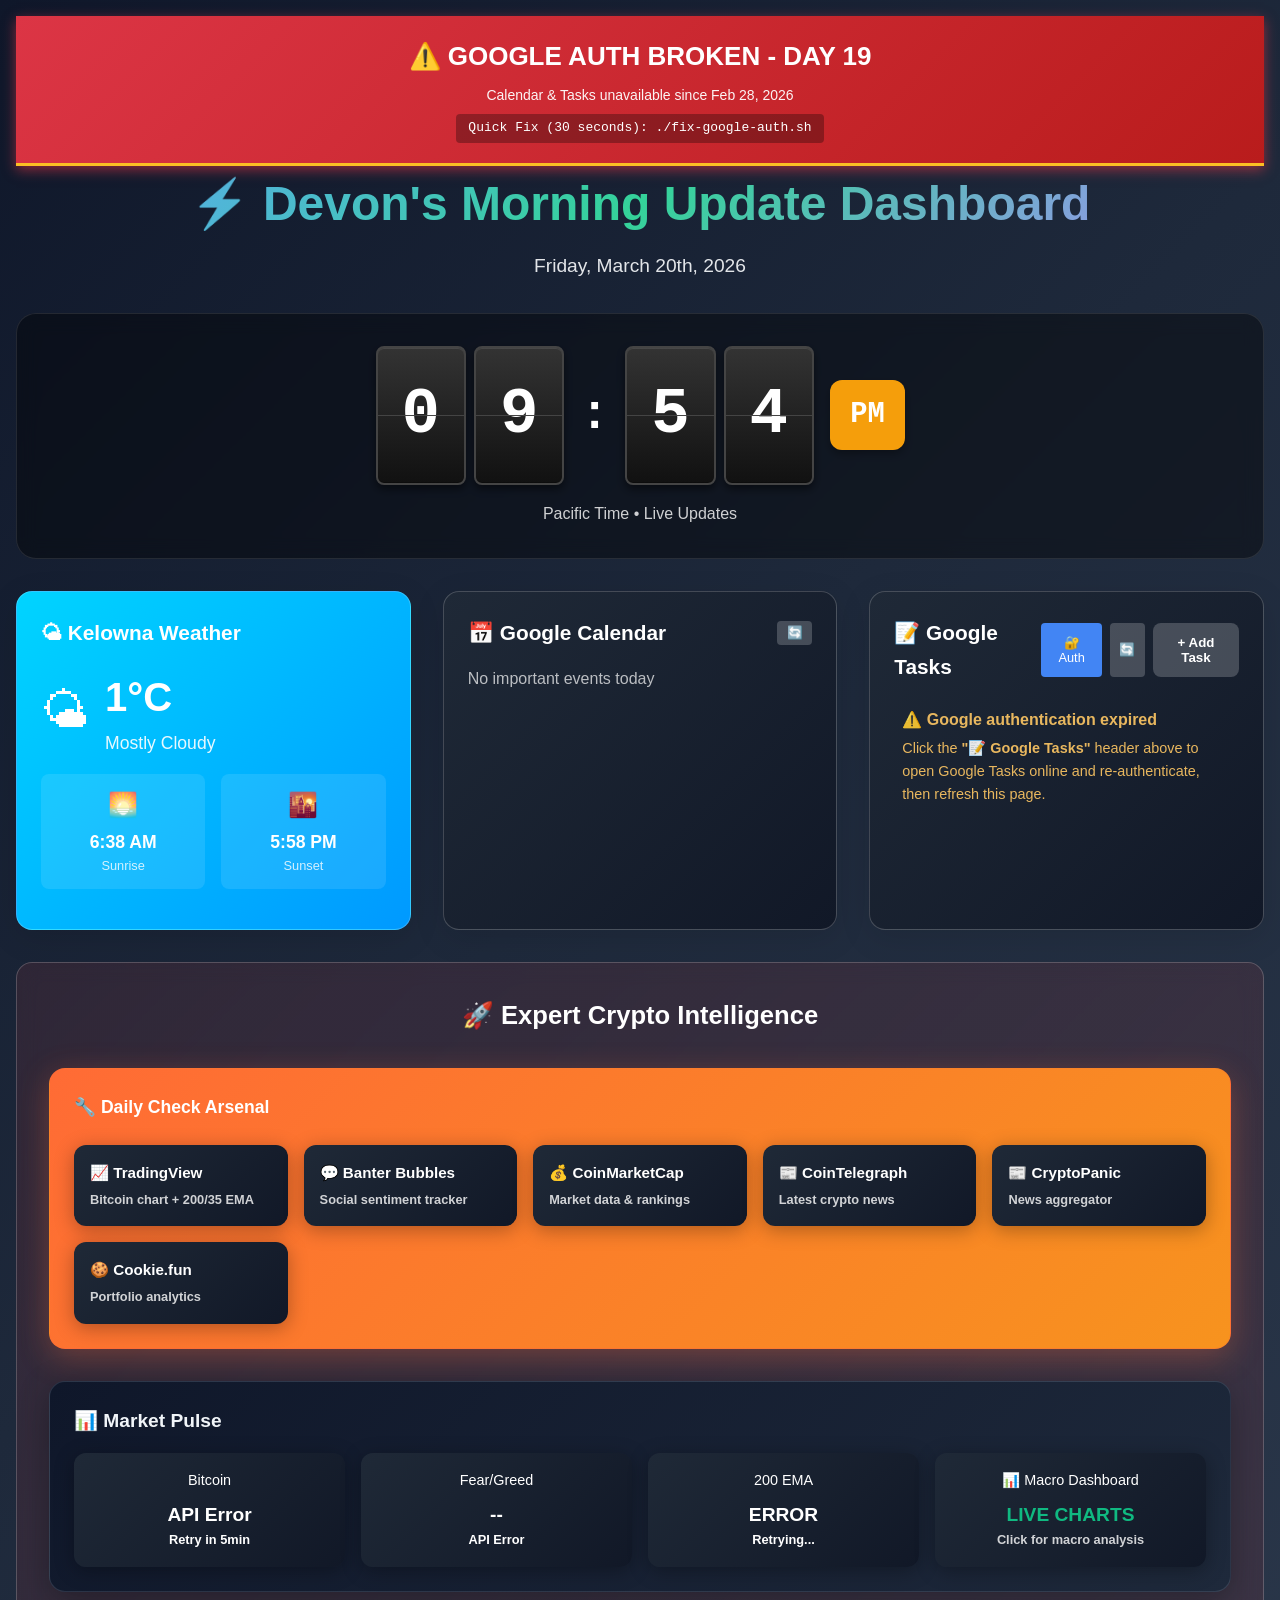
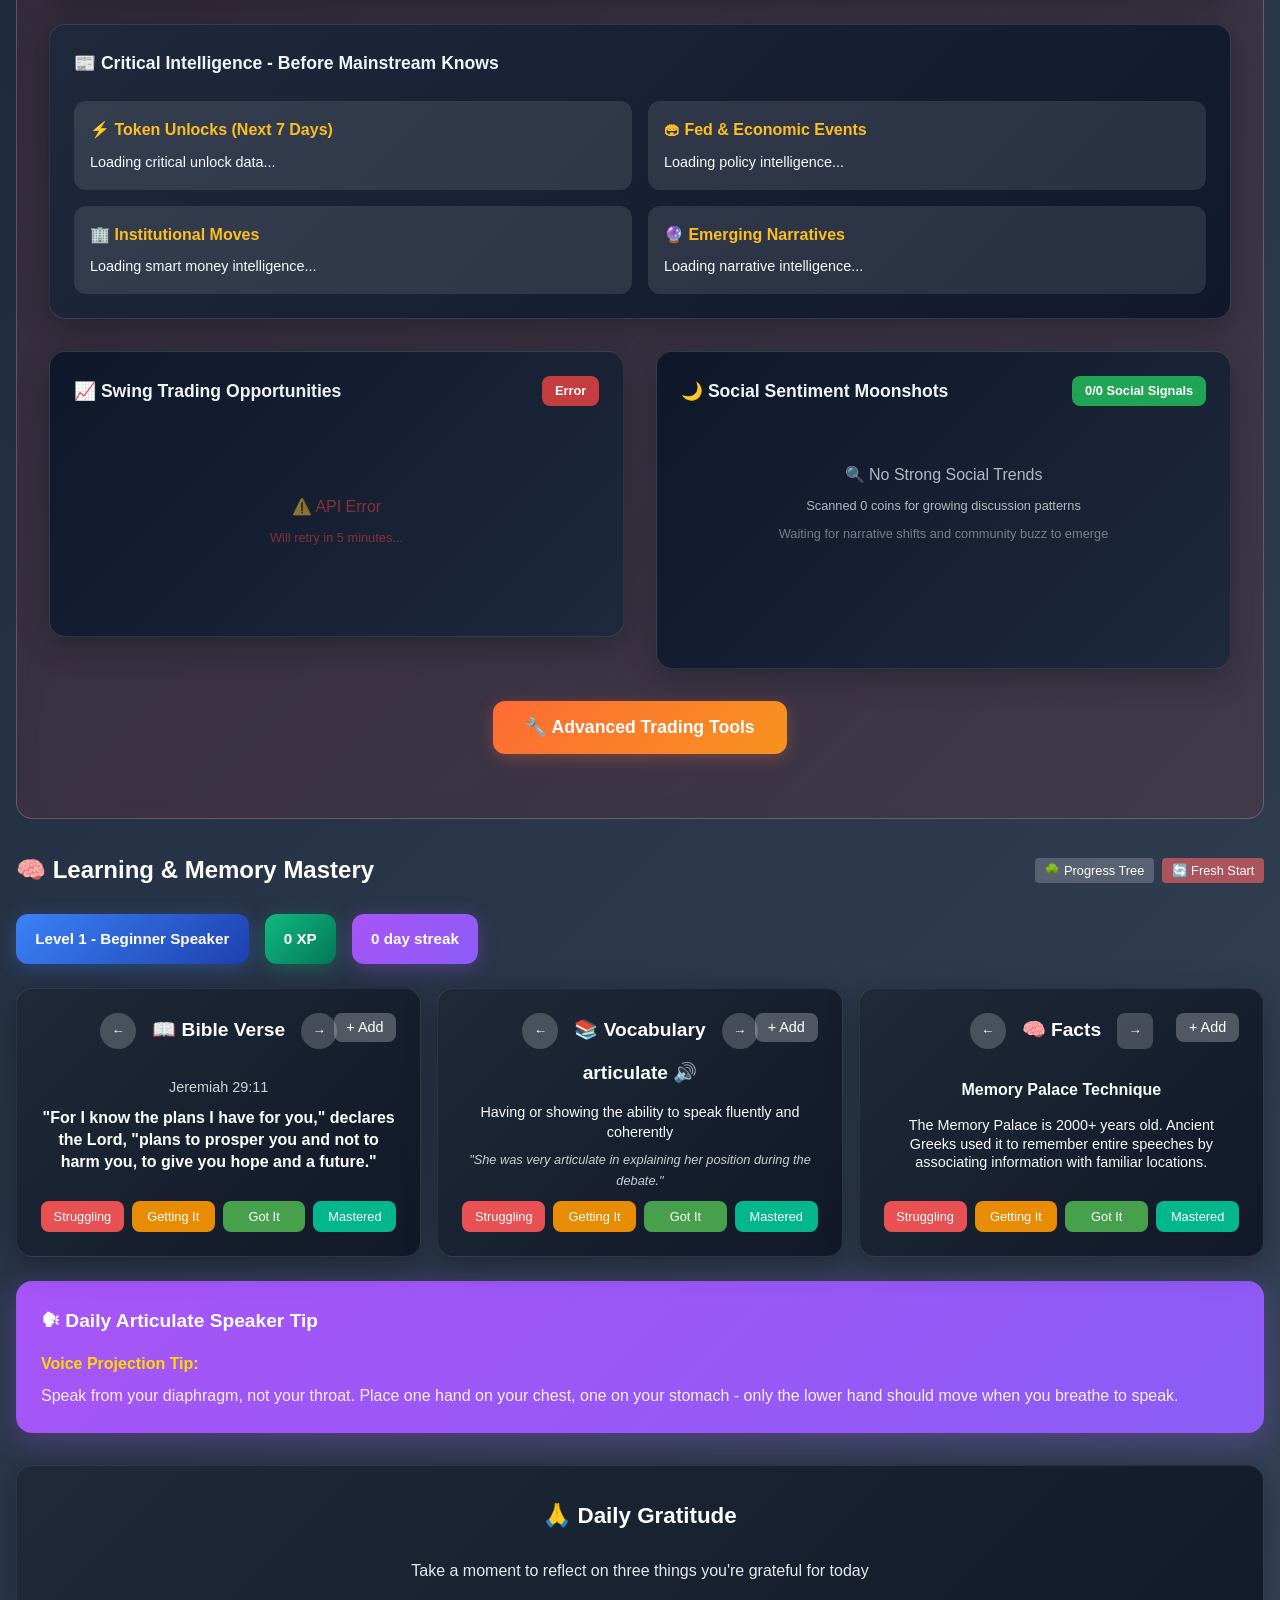
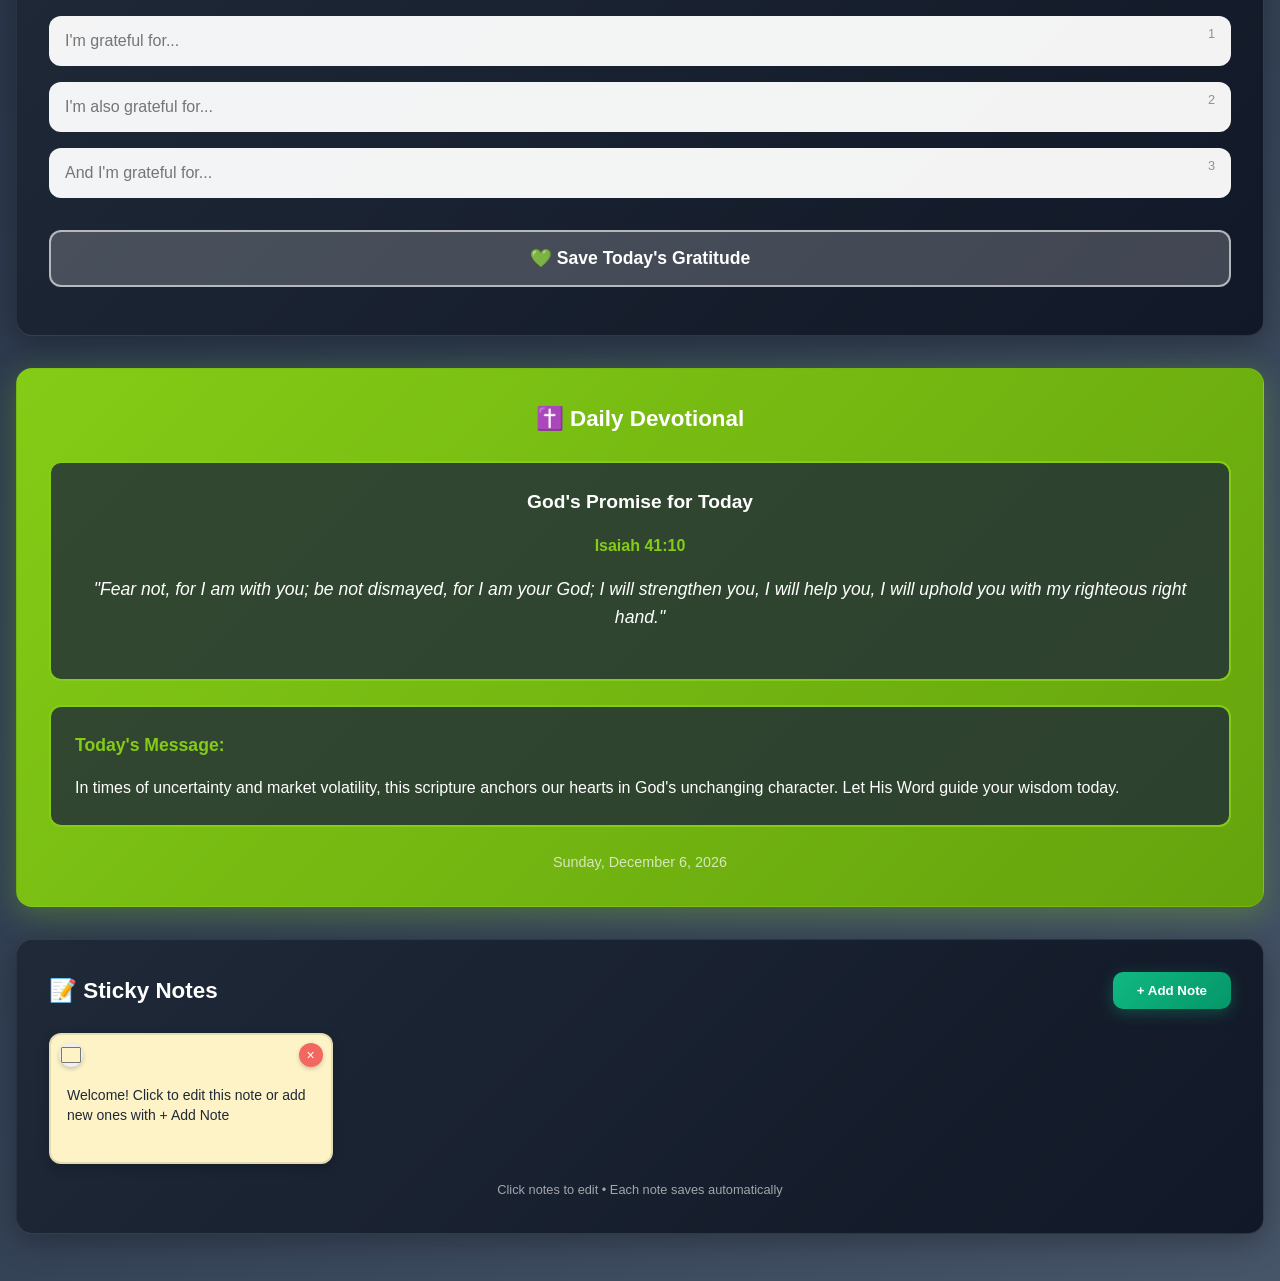
==== index.html @ 1e6d88e3 "Update dashboard date to Friday, March 20th, 2026" ====
<!DOCTYPE html>
<html lang="en">
<head>
    <meta charset="UTF-8">
    <meta name="viewport" content="width=device-width, initial-scale=1.0">
    <title>&#9889; Devon's Morning Update Dashboard</title>
    
    <!-- Force fresh data - no caching -->
    <meta http-equiv="Cache-Control" content="no-cache, no-store, must-revalidate, max-age=0">
    <meta http-equiv="Pragma" content="no-cache">
    <meta http-equiv="Expires" content="0">
    
    <!-- Favicon -->
    <link rel="icon" href="data:image/svg+xml,<svg xmlns=%22http://www.w3.org/2000/svg%22 viewBox=%220 0 100 100%22><text y=%22.9em%22 font-size=%2290%22>&#127984;</text></svg>">
    
    <style>
        * {
            margin: 0;
            padding: 0;
            box-sizing: border-box;
        }

        body {
            font-family: -apple-system, BlinkMacSystemFont, 'Segoe UI', Roboto, 'Helvetica Neue', Arial, sans-serif;
            background: linear-gradient(135deg, #0f172a 0%, #1e293b 25%, #334155 75%, #475569 100%);
            color: #f8fafc;
            line-height: 1.6;
            min-height: 100vh;
            padding: 1rem;
        }

        .header {
            text-align: center;
            margin-bottom: 2rem;
        }

        .header h1 {
            font-size: clamp(2rem, 5vw, 3rem);
            background: linear-gradient(135deg, #60a5fa, #34d399, #a78bfa);
            -webkit-background-clip: text;
            -webkit-text-fill-color: transparent;
            background-clip: text;
            margin-bottom: 0.5rem;
            font-weight: 700;
        }

        .status-indicator {
            display: inline-block;
            background: rgba(34, 197, 94, 0.9);
            color: white;
            padding: 0.5rem 1rem;
            border-radius: 20px;
            font-size: 0.8rem;
            font-weight: 600;
            margin-bottom: 1rem;
            animation: pulse 2s infinite;
        }

        @keyframes pulse {
            0%, 100% { opacity: 1; }
            50% { opacity: 0.7; }
        }

        .date-display {
            font-size: 1.2rem;
            opacity: 0.9;
            margin-bottom: 1rem;
        }

        /* RETRO FLIP CLOCK STYLES */
        .flip-clock-container {
            text-align: center;
            margin: 2rem 0;
            padding: 2rem;
            background: rgba(0, 0, 0, 0.4);
            border-radius: 20px;
            backdrop-filter: blur(10px);
            border: 1px solid rgba(255, 255, 255, 0.1);
        }

        .flip-clock {
            display: flex;
            align-items: center;
            justify-content: center;
            gap: 0.5rem;
            font-family: 'Courier New', monospace;
        }

        .flip-digit {
            background: linear-gradient(to bottom, #333 0%, #222 50%, #111 100%);
            color: white;
            font-size: 4rem;
            font-weight: bold;
            padding: 1rem 1.5rem;
            border-radius: 8px;
            box-shadow: 
                0 4px 8px rgba(0, 0, 0, 0.5),
                inset 0 1px 0 rgba(255, 255, 255, 0.1),
                inset 0 -1px 0 rgba(0, 0, 0, 0.3);
            position: relative;
            min-width: 5rem;
            text-align: center;
            transition: all 0.6s ease;
            border: 2px solid #444;
        }

        .flip-digit::before {
            content: '';
            position: absolute;
            top: 50%;
            left: 0;
            right: 0;
            height: 1px;
            background: #444;
            z-index: 2;
        }

        .flip-separator {
            color: white;
            font-size: 3rem;
            font-weight: bold;
            animation: blink 2s infinite;
            margin: 0 0.5rem;
        }

        @keyframes blink {
            0%, 50% { opacity: 1; }
            51%, 100% { opacity: 0.3; }
        }

        .flip-ampm {
            background: #f59e0b;
            color: white;
            font-size: 1.8rem;
            font-weight: bold;
            padding: 0.75rem 1.25rem;
            border-radius: 12px;
            margin-left: 0.5rem;
            box-shadow: 0 4px 8px rgba(0, 0, 0, 0.3);
        }

        /* GRID LAYOUT */
        .dashboard-grid {
            display: grid;
            grid-template-columns: repeat(auto-fit, minmax(350px, 1fr));
            gap: 2rem;
            margin-bottom: 2rem;
        }

        .card {
            background: rgba(255, 255, 255, 0.1);
            backdrop-filter: blur(10px);
            border-radius: 16px;
            padding: 1.5rem;
            border: 1px solid rgba(255, 255, 255, 0.2);
            box-shadow: 0 8px 32px rgba(0, 0, 0, 0.1);
        }

        .card h2 {
            font-size: 1.3rem;
            margin-bottom: 1rem;
            color: white;
            display: flex;
            align-items: center;
            justify-content: space-between;
        }

        .clickable-header {
            cursor: pointer;
            text-decoration: none;
            color: inherit;
            transition: all 0.2s ease;
        }

        .clickable-header:hover {
            color: #60a5fa;
            text-decoration: none;
        }

        /* WEATHER STYLES - NEON BLUE */
        .weather-card {
            background: linear-gradient(135deg, #00d4ff 0%, #0099ff 100%) !important;
            color: white;
        }

        .weather-main {
            display: flex;
            align-items: center;
            gap: 1rem;
            margin-bottom: 1rem;
        }

        .weather-emoji {
            font-size: 3rem;
        }

        .weather-temp {
            font-size: 2.5rem;
            font-weight: 700;
        }

        .weather-condition {
            font-size: 1.1rem;
            opacity: 0.9;
        }

        .sun-info {
            display: grid;
            grid-template-columns: 1fr 1fr;
            gap: 1rem;
            margin: 1rem 0;
        }

        .sun-item {
            text-align: center;
            padding: 0.75rem;
            background: rgba(255, 255, 255, 0.1);
            border-radius: 8px;
        }

        .sun-icon {
            font-size: 1.5rem;
            margin-bottom: 0.25rem;
        }

        .sun-time {
            font-weight: 600;
            font-size: 1.1rem;
        }

        .sun-label {
            font-size: 0.8rem;
            opacity: 0.8;
        }

        /* CALENDAR STYLES - BLACK GRADIENT */
        .calendar-card {
            background: linear-gradient(135deg, #1f2937 0%, #111827 100%);
            color: white;
        }

        /* TASKS STYLES - BLACK GRADIENT */
        .tasks-card {
            background: linear-gradient(135deg, #1f2937 0%, #111827 100%);
            color: white;
        }

        /* TASK AND EVENT STYLES */
        .task-item, .event-item {
            background: rgba(255, 255, 255, 0.1);
            padding: 1rem;
            border-radius: 8px;
            margin-bottom: 0.75rem;
            border-left: 4px solid rgba(255, 255, 255, 0.5);
            display: flex;
            align-items: center;
            justify-content: space-between;
            transition: all 0.2s ease;
        }

        .task-item:hover, .event-item:hover {
            background: rgba(255, 255, 255, 0.15);
        }

        .task-content, .event-content {
            flex: 1;
        }

        .task-actions, .event-actions {
            display: flex;
            gap: 0.5rem;
        }

        .add-task-btn {
            background: rgba(255, 255, 255, 0.2);
            color: white;
            border: none;
            padding: 0.75rem 1rem;
            border-radius: 8px;
            cursor: pointer;
            font-weight: 600;
            transition: all 0.2s ease;
        }

        .add-task-btn:hover {
            background: rgba(255, 255, 255, 0.3);
            transform: translateY(-1px);
        }

        /* CRYPTO STYLES */
        .crypto-section {
            grid-column: 1 / -1;
            background: linear-gradient(135deg, rgba(239, 68, 68, 0.1), rgba(220, 38, 38, 0.1));
            backdrop-filter: blur(10px);
            border-radius: 16px;
            padding: 2rem;
            border: 1px solid rgba(255, 255, 255, 0.2);
            margin: 2rem 0;
        }

        .crypto-grid {
            display: grid;
            grid-template-columns: repeat(auto-fit, minmax(300px, 1fr));
            gap: 1.5rem;
            margin: 1.5rem 0;
        }

        .crypto-item {
            background: rgba(255, 255, 255, 0.1);
            backdrop-filter: blur(10px);
            border-radius: 12px;
            padding: 1rem;
            border: 1px solid rgba(255, 255, 255, 0.2);
            text-decoration: none;
            color: white;
            transition: all 0.3s ease;
            display: block;
            cursor: pointer;
        }

        .crypto-item:hover {
            transform: translateY(-2px);
            box-shadow: 0 8px 25px rgba(0, 0, 0, 0.2);
            border-color: rgba(255, 255, 255, 0.3);
        }

        .swing-item {
            border-left: 4px solid #3b82f6;
        }

        .moonshot-item {
            border-left: 4px solid #f59e0b;
        }

        .macro-item {
            border-left: 4px solid #10b981;
        }

        .arsenal-grid {
            display: grid;
            grid-template-columns: repeat(auto-fit, minmax(200px, 1fr));
            gap: 1rem;
            margin-top: 1rem;
        }

        .arsenal-link {
            background: rgba(255, 255, 255, 0.1);
            backdrop-filter: blur(10px);
            border-radius: 8px;
            padding: 1rem;
            text-decoration: none;
            color: white;
            transition: all 0.3s ease;
            border: 1px solid rgba(255, 255, 255, 0.2);
        }

        .arsenal-link:hover {
            transform: translateY(-2px);
            box-shadow: 0 4px 12px rgba(0, 0, 0, 0.2);
        }

        /* RESPONSIVE */
        @media (max-width: 768px) {
            .crypto-grid {
                grid-template-columns: 1fr;
            }
            .flip-digit {
                font-size: 2.5rem;
                padding: 0.75rem 1rem;
            }
            .dashboard-grid {
                grid-template-columns: 1fr;
            }
        }
    </style>
</head>
<body>
    <div style="background: linear-gradient(135deg, #dc3545, #b91c1c); color: white; text-align: center; padding: 20px; font-size: 22px; font-weight: bold; position: sticky; top: 0; z-index: 9999; box-shadow: 0 4px 12px rgba(220,53,69,0.6); border-bottom: 3px solid #fbbf24;">
        <div style="font-size: 26px; margin-bottom: 6px;">⚠️ GOOGLE AUTH BROKEN - DAY 19</div>
        <div style="font-size: 14px; font-weight: normal; opacity: 0.95;">Calendar &amp; Tasks unavailable since Feb 28, 2026</div>
        <div style="font-size: 13px; font-weight: normal; margin-top: 6px; background: rgba(0,0,0,0.3); display: inline-block; padding: 4px 12px; border-radius: 4px; font-family: monospace;">Quick Fix (30 seconds): ./fix-google-auth.sh</div>
    </div>
    <div class="container" style="max-width: 1400px; margin: 0 auto;">
        <div class="header">
            <h1>&#9889; Devon's Morning Update Dashboard</h1>
            <div class="date-display" id="current-date">Loading...</div>
        </div>

        <!-- RETRO FLIP CLOCK -->
        <div class="flip-clock-container">
            <div class="flip-clock">
                <div class="flip-digit" id="hour1">0</div>
                <div class="flip-digit" id="hour2">0</div>
                <div class="flip-separator">:</div>
                <div class="flip-digit" id="min1">0</div>
                <div class="flip-digit" id="min2">0</div>
                <div class="flip-ampm" id="ampm">AM</div>
            </div>
            <div style="margin-top: 1rem; color: rgba(255, 255, 255, 0.8);">Pacific Time &#8226; Live Updates</div>
        </div>

        <div class="dashboard-grid">
            <!-- WEATHER -->
            <div class="card weather-card" style="background: linear-gradient(135deg, #00d4ff 0%, #0099ff 100%) !important;">
                <h2>&#127780; Kelowna Weather</h2>
                <div class="weather-main">
                    <div class="weather-emoji">&#127780;</div>
                    <div>
                        <div class="weather-temp" id="weather-temp">1&deg;C</div>
                        <div class="weather-condition">Mostly Cloudy</div>
                    </div>
                </div>
                <div class="sun-info">
                    <div class="sun-item">
                        <div class="sun-icon">&#127749;</div>
                        <div class="sun-time" id="sunrise-time">6:38 AM</div>
                        <div class="sun-label">Sunrise</div>
                    </div>
                    <div class="sun-item">
                        <div class="sun-icon">&#127751;</div>
                        <div class="sun-time" id="sunset-time">5:58 PM</div>
                        <div class="sun-label">Sunset</div>
                    </div>
                </div>
            </div>

            <!-- CALENDAR -->
            <div class="card calendar-card">
                <h2 style="display: flex; justify-content: space-between; align-items: center;">
                    <a href="https://calendar.google.com/calendar/u/0/r/today" target="_blank" class="clickable-header" style="color: white; text-decoration: none;">
                        &#128197; Google Calendar
                    </a>
                    <button onclick="loadCalendarEvents()" style="background: rgba(255,255,255,0.2); border: none; color: white; padding: 0.3rem 0.6rem; border-radius: 4px; cursor: pointer; font-size: 0.8rem;">&#128260;</button>
                </h2>
                <div id="calendar-events">
                    <div style="color: #fca5a5; font-weight: 600; padding: 1rem; background: rgba(220,53,69,0.2); border-radius: 8px; border: 1px solid rgba(220,53,69,0.4);">
                        <div style="font-size: 1.1rem; margin-bottom: 0.5rem;">⚠️ CRITICAL: Google Auth Broken - Day 19</div>
                        <div style="font-size: 0.85rem; font-weight: normal; color: rgba(255,200,150,0.9);">Calendar unavailable since Feb 28. Run <code style="background: rgba(0,0,0,0.3); padding: 2px 6px; border-radius: 3px;">./fix-google-auth.sh</code> to fix (30 seconds).</div>
                    </div>
                </div>
            </div>

            <!-- TASKS -->
            <div class="card tasks-card">
                <h2 style="display: flex; justify-content: space-between; align-items: center;">
                    <a href="https://tasks.google.com/embed/?origin=https://calendar.google.com&fullWidth=1" target="_blank" class="clickable-header" style="color: white; text-decoration: none;">
                        &#128221; Google Tasks
                    </a>
                    <div style="display: flex; gap: 0.5rem;">
                        <button onclick="window.open('oauth-redirect.html', '_blank')" style="background: #4285f4; border: none; color: white; padding: 0.3rem 0.8rem; border-radius: 4px; cursor: pointer; font-size: 0.8rem;" title="Re-authenticate Google Access">🔐 Auth</button>
                        <button onclick="loadTasks()" style="background: rgba(255,255,255,0.2); border: none; color: white; padding: 0.3rem 0.6rem; border-radius: 4px; cursor: pointer; font-size: 0.8rem;">&#128260;</button>
                        <button class="add-task-btn" onclick="showAddTaskModal()">+ Add Task</button>
                    </div>
                </h2>
                <div id="task-list">
                    <div style="color: #fca5a5; font-weight: 600; padding: 1rem; background: rgba(220,53,69,0.2); border-radius: 8px; border: 1px solid rgba(220,53,69,0.4);">
                        <div style="font-size: 1.1rem; margin-bottom: 0.5rem;">⚠️ CRITICAL: Google Auth Broken - Day 17</div>
                        <div style="font-size: 0.85rem; font-weight: normal; color: rgba(255,200,150,0.9);">Tasks unavailable since Feb 28. Run <code style="background: rgba(0,0,0,0.3); padding: 2px 6px; border-radius: 3px;">python3 get-token.py</code> to fix.</div>
                    </div>
                </div>
            </div>
        </div>

        <!-- CRYPTO INTELLIGENCE SECTION -->
        <div class="crypto-section">
            <h2 style="color: white; margin-bottom: 2rem; text-align: center; font-size: 1.6rem; font-weight: 600;">&#128640; Expert Crypto Intelligence</h2>
            
            <!-- Daily Check Arsenal -->
            <div style="background: linear-gradient(135deg, #ff6b35 0%, #f7931e 100%); padding: 1.5rem; border-radius: 16px; margin-bottom: 2rem; box-shadow: 0 8px 32px rgba(255, 107, 53, 0.3); border: 1px solid rgba(255, 107, 53, 0.3);">
                <h3 style="color: white; margin: 0 0 1.5rem 0; font-size: 1.1rem; font-weight: 600;">&#128295; Daily Check Arsenal</h3>
                
                <div style="display: grid; grid-template-columns: repeat(auto-fit, minmax(180px, 1fr)); gap: 1rem;">
                    <a href="https://www.tradingview.com/chart/?symbol=BTCUSDT" target="_blank" style="background: linear-gradient(135deg, #1f2937 0%, #111827 100%); padding: 1rem; border-radius: 12px; text-decoration: none; color: white; font-weight: 600; transition: all 0.3s ease; display: block; box-shadow: 0 4px 20px rgba(0, 0, 0, 0.3);">
                        <div style="font-weight: 600; font-size: 0.95rem; margin-bottom: 0.3rem; color: white;">&#128200; TradingView</div>
                        <div style="font-size: 0.8rem; color: rgba(255,255,255,0.8);">Bitcoin chart + 200/35 EMA</div>
                    </a>
                    
                    <a href="https://banterbubbles.com" target="_blank" style="background: linear-gradient(135deg, #1f2937 0%, #111827 100%); padding: 1rem; border-radius: 12px; text-decoration: none; color: white; font-weight: 600; transition: all 0.3s ease; display: block; box-shadow: 0 4px 20px rgba(0, 0, 0, 0.3);">
                        <div style="font-weight: 600; font-size: 0.95rem; margin-bottom: 0.3rem; color: white;">&#128172; Banter Bubbles</div>
                        <div style="font-size: 0.8rem; color: rgba(255,255,255,0.8);">Social sentiment tracker</div>
                    </a>
                    
                    <a href="https://coinmarketcap.com" target="_blank" style="background: linear-gradient(135deg, #1f2937 0%, #111827 100%); padding: 1rem; border-radius: 12px; text-decoration: none; color: white; font-weight: 600; transition: all 0.3s ease; display: block; box-shadow: 0 4px 20px rgba(0, 0, 0, 0.3);">
                        <div style="font-weight: 600; font-size: 0.95rem; margin-bottom: 0.3rem; color: white;">&#128176; CoinMarketCap</div>
                        <div style="font-size: 0.8rem; color: rgba(255,255,255,0.8);">Market data & rankings</div>
                    </a>
                    
                    <a href="https://cointelegraph.com/category/latest-news" target="_blank" style="background: linear-gradient(135deg, #1f2937 0%, #111827 100%); padding: 1rem; border-radius: 12px; text-decoration: none; color: white; font-weight: 600; transition: all 0.3s ease; display: block; box-shadow: 0 4px 20px rgba(0, 0, 0, 0.3);">
                        <div style="font-weight: 600; font-size: 0.95rem; margin-bottom: 0.3rem; color: white;">&#128240; CoinTelegraph</div>
                        <div style="font-size: 0.8rem; color: rgba(255,255,255,0.8);">Latest crypto news</div>
                    </a>
                    
                    <a href="https://cryptopanic.com" target="_blank" style="background: linear-gradient(135deg, #1f2937 0%, #111827 100%); padding: 1rem; border-radius: 12px; text-decoration: none; color: white; font-weight: 600; transition: all 0.3s ease; display: block; box-shadow: 0 4px 20px rgba(0, 0, 0, 0.3);">
                        <div style="font-weight: 600; font-size: 0.95rem; margin-bottom: 0.3rem; color: white;">&#128240; CryptoPanic</div>
                        <div style="font-size: 0.8rem; color: rgba(255,255,255,0.8);">News aggregator</div>
                    </a>
                    
                    <a href="https://www.cookie.fun" target="_blank" style="background: linear-gradient(135deg, #1f2937 0%, #111827 100%); padding: 1rem; border-radius: 12px; text-decoration: none; color: white; font-weight: 600; transition: all 0.3s ease; display: block; box-shadow: 0 4px 20px rgba(0, 0, 0, 0.3);">
                        <div style="font-weight: 600; font-size: 0.95rem; margin-bottom: 0.3rem; color: white;">&#127850; Cookie.fun</div>
                        <div style="font-size: 0.8rem; color: rgba(255,255,255,0.8);">Portfolio analytics</div>
                    </a>
                </div>
            </div>

            <!-- Market Overview -->
            <div style="background: linear-gradient(135deg, #0f172a 0%, #1e293b 100%); padding: 1.5rem; border-radius: 16px; margin-bottom: 2rem; box-shadow: 0 8px 32px rgba(0, 0, 0, 0.3); border: 1px solid rgba(148, 163, 184, 0.2);">
                <h3 style="color: #f1f5f9; margin: 0 0 1rem 0; font-size: 1.2rem; font-weight: 600;">&#128202; Market Pulse</h3>
                <div style="display: grid; grid-template-columns: 1fr 1fr 1fr 1fr; gap: 1rem;">
                    <div id="btc-market-data" style="background: linear-gradient(135deg, #1f2937 0%, #111827 100%); padding: 1rem; border-radius: 12px; text-align: center; box-shadow: 0 4px 20px rgba(0, 0, 0, 0.3); color: white; font-weight: 600;">
                        <div style="font-size: 0.9rem; color: white; margin-bottom: 0.5rem; font-weight: 500;">Bitcoin</div>
                        <div id="btc-price-live" style="font-size: 1.2rem; font-weight: 600; color: white;">Loading...</div>
                        <div id="btc-change-live" style="font-size: 0.8rem; color: white;">Loading...</div>
                    </div>
                    <div id="fear-greed-data" style="background: linear-gradient(135deg, #1f2937 0%, #111827 100%); padding: 1rem; border-radius: 12px; text-align: center; box-shadow: 0 4px 20px rgba(0, 0, 0, 0.3); color: white; font-weight: 600;">
                        <div style="font-size: 0.9rem; color: white; margin-bottom: 0.5rem; font-weight: 500;">Fear/Greed</div>
                        <div id="fear-greed-value" style="font-size: 1.2rem; font-weight: 600; color: white;">Loading...</div>
                        <div id="fear-greed-text" style="font-size: 0.8rem; color: white;">Loading...</div>
                    </div>
                    <div id="ema-status" style="background: linear-gradient(135deg, #1f2937 0%, #111827 100%); padding: 1rem; border-radius: 12px; text-align: center; cursor: pointer; box-shadow: 0 4px 20px rgba(0, 0, 0, 0.3); color: white; font-weight: 600;">
                        <div style="font-size: 0.9rem; color: white; margin-bottom: 0.5rem; font-weight: 500;">200 EMA</div>
                        <div id="ema-bias" style="font-size: 1.2rem; font-weight: 600; color: white;">Loading...</div>
                        <div id="ema-signal" style="font-size: 0.8rem; color: white;">Loading...</div>
                    </div>
                    <div onclick="showMacroCharts()" style="background: linear-gradient(135deg, #1f2937 0%, #111827 100%); padding: 1rem; border-radius: 12px; text-align: center; cursor: pointer; box-shadow: 0 4px 20px rgba(0, 0, 0, 0.3); color: white; font-weight: 600; transition: all 0.3s ease;" onmouseover="this.style.transform='scale(1.02)'" onmouseout="this.style.transform='scale(1)'">
                        <div style="font-size: 0.9rem; color: white; margin-bottom: 0.5rem; font-weight: 500;">📊 Macro Dashboard</div>
                        <div style="font-size: 1.2rem; font-weight: 600; color: #10b981;">LIVE CHARTS</div>
                        <div style="font-size: 0.8rem; color: rgba(255,255,255,0.8);">Click for macro analysis</div>
                    </div>
                </div>
            </div>

            <!-- CRITICAL NEWS SECTION - BEFORE MAINSTREAM KNOWS -->
            <div style="background: linear-gradient(135deg, rgba(30, 41, 59, 0.95) 0%, rgba(15, 23, 42, 0.95) 100%); padding: 1.5rem; border-radius: 16px; margin-bottom: 2rem; box-shadow: 0 8px 32px rgba(0, 0, 0, 0.3); border: 1px solid rgba(148, 163, 184, 0.2);">
                <h3 style="color: #f1f5f9; margin: 0 0 1.5rem 0; font-size: 1.1rem; font-weight: 600;">&#128240; Critical Intelligence - Before Mainstream Knows</h3>
                
                <div id="critical-news">
                    <div style="display: grid; grid-template-columns: 1fr 1fr; gap: 1rem;">
                        <div style="background: rgba(255,255,255,0.1); padding: 1rem; border-radius: 12px; cursor: pointer;">
                            <div style="font-weight: 600; margin-bottom: 0.5rem; color: #fbbf24;">&#9889; Token Unlocks (Next 7 Days)</div>
                            <div id="token-unlocks" style="font-size: 0.9rem;">Loading critical unlock data...</div>
                        </div>

                        <div style="background: rgba(255,255,255,0.1); padding: 1rem; border-radius: 12px; cursor: pointer;">
                            <div style="font-weight: 600; margin-bottom: 0.5rem; color: #fbbf24;">&#127967; Fed & Economic Events</div>
                            <div id="fed-events" style="font-size: 0.9rem;">Loading policy intelligence...</div>
                        </div>

                        <div style="background: rgba(255,255,255,0.1); padding: 1rem; border-radius: 12px; cursor: pointer;">
                            <div style="font-weight: 600; margin-bottom: 0.5rem; color: #fbbf24;">&#127970; Institutional Moves</div>
                            <div id="institutional-moves" style="font-size: 0.9rem;">Loading smart money intelligence...</div>
                        </div>

                        <div style="background: rgba(255,255,255,0.1); padding: 1rem; border-radius: 12px; cursor: pointer;">
                            <div style="font-weight: 600; margin-bottom: 0.5rem; color: #fbbf24;">&#128302; Emerging Narratives</div>
                            <div id="emerging-narratives" style="font-size: 0.9rem;">Loading narrative intelligence...</div>
                        </div>
                    </div>
                </div>
            </div>

            <!-- LIVE CRYPTO OPPORTUNITIES -->
            <div style="display: grid; grid-template-columns: 1fr 1fr; gap: 2rem; margin-bottom: 2rem;">
                
                <!-- SWING TRADING - Bitcoin Outperformance (500+ Coins) -->
                <div style="background: linear-gradient(135deg, #0f172a 0%, #1e293b 100%); padding: 1.5rem; border-radius: 16px; margin-bottom: 2rem; box-shadow: 0 8px 32px rgba(0, 0, 0, 0.3); border: 1px solid rgba(148, 163, 184, 0.2);">
                    <h3 style="color: #f1f5f9; margin: 0 0 1.5rem 0; font-size: 1.1rem; font-weight: 600; display: flex; align-items: center; justify-content: space-between;">
                        &#128200; Swing Trading Opportunities
                        <span id="swing-status" style="background: rgba(255, 255, 255, 0.2); color: white; padding: 0.3rem 0.8rem; border-radius: 8px; font-size: 0.8rem; font-weight: 600;">Scanning...</span>
                    </h3>
                    
                    <div id="live-swing-opportunities">
                        <div id="swing-loading" style="text-align: center; padding: 2rem; opacity: 0.7;">
                            <div style="font-size: 1rem; margin-bottom: 0.5rem;">📊 Massive Bitcoin outperformance scan...</div>
                            <div style="font-size: 0.8rem;">Scanning 500+ coins for 200 EMA bias + outperformance patterns</div>
                        </div>
                        <div id="swing-content" style="display: none;"></div>
                    </div>
                </div>

                <!-- LIVE Social Intelligence -->
                <div style="background: linear-gradient(135deg, #0f172a 0%, #1e293b 100%); padding: 1.5rem; border-radius: 16px; box-shadow: 0 8px 32px rgba(0, 0, 0, 0.3); border: 1px solid rgba(148, 163, 184, 0.2);">
                    <h3 style="color: #f1f5f9; margin: 0 0 1.5rem 0; font-size: 1.1rem; font-weight: 600; display: flex; align-items: center; justify-content: space-between;">
                        &#127769; Social Sentiment Moonshots
                        <span id="social-status" style="background: rgba(255, 255, 255, 0.2); color: white; padding: 0.3rem 0.8rem; border-radius: 8px; font-size: 0.8rem; font-weight: 600;">Scanning...</span>
                    </h3>
                    
                    <div id="live-social-opportunities">
                        <div id="moonshot-loading" style="text-align: center; padding: 2rem; opacity: 0.7;">
                            <div style="font-size: 1rem; margin-bottom: 0.5rem;">🔍 Social sentiment scanning...</div>
                            <div style="font-size: 0.8rem;">Finding coins with growing discussion before viral breakouts</div>
                        </div>
                        <div id="moonshot-content" style="display: none;"></div>
                    </div>
                </div>
            </div>


            <!-- Advanced Tools Link -->
            <div style="text-align: center; margin-top: 2rem; margin-bottom: 2rem;">
                <button id="advanced-tools-btn" onclick="editAdvancedToolLink()" style="background: linear-gradient(135deg, #ff6b35 0%, #f7931e 100%); color: white; padding: 1rem 2rem; border: none; border-radius: 12px; font-weight: 600; font-size: 1.1rem; cursor: pointer; box-shadow: 0 4px 16px rgba(255, 107, 53, 0.3); transition: all 0.3s ease;">
                    &#128295; Advanced Trading Tools
                </button>
            </div>
        </div>

        <div style="margin-bottom: 2rem;">
            <h2 style="color: white; margin-bottom: 1.5rem; display: flex; justify-content: space-between; align-items: center;">
                &#129504; Learning & Memory Mastery
                <div style="display: flex; gap: 0.5rem; align-items: center;">
                    <button onclick="showProgressTree()" style="background: rgba(255,255,255,0.2); border: none; color: white; padding: 0.3rem 0.6rem; border-radius: 4px; cursor: pointer; font-size: 0.8rem;">&#127795; Progress Tree</button>
                    <button onclick="clearLearningData()" style="background: rgba(255,100,100,0.6); border: none; color: white; padding: 0.3rem 0.6rem; border-radius: 4px; cursor: pointer; font-size: 0.8rem;">&#128260; Fresh Start</button>
                </div>
            </h2>
            
            <!-- Gamification Stats -->
            <div style="display: flex; gap: 1rem; margin-bottom: 1.5rem; font-size: 0.95rem;">
                <div style="background: linear-gradient(135deg, #3b82f6 0%, #1e40af 100%); padding: 0.8rem 1.2rem; border-radius: 12px; color: white; box-shadow: 0 4px 20px rgba(59, 130, 246, 0.3); font-weight: 600;">
                    <span id="learning-level">Level 1 - Beginner Speaker</span>
                </div>
                <div style="background: linear-gradient(135deg, #10b981 0%, #047857 100%); padding: 0.8rem 1.2rem; border-radius: 12px; color: white; box-shadow: 0 4px 20px rgba(16, 185, 129, 0.3); font-weight: 600;">
                    <span id="learning-xp">0 XP</span>
                </div>
                <div style="background: linear-gradient(135deg, #a855f7 0%, #8b5cf6 100%); padding: 0.8rem 1.2rem; border-radius: 12px; color: white; box-shadow: 0 4px 20px rgba(168, 85, 247, 0.3); font-weight: 600;">
                    <span id="learning-streak">0 day streak</span>
                </div>
            </div>

            <!-- Three Horizontal Flashcards -->
            <div style="display: grid; grid-template-columns: 1fr 1fr 1fr; gap: 1rem; margin-bottom: 1.5rem;">
                <!-- Bible Verse Card -->
                <div class="learning-card" style="background: linear-gradient(135deg, #1f2937 0%, #111827 100%); padding: 1.5rem; border-radius: 16px; position: relative; min-height: 200px; box-shadow: 0 8px 32px rgba(0, 0, 0, 0.3); border: 1px solid rgba(255, 255, 255, 0.1);">
                    <div style="position: relative; margin-bottom: 1rem;">
                        <div style="display: flex; justify-content: center; align-items: center;">
                            <button onclick="previousBibleCard()" style="background: rgba(255, 255, 255, 0.2); border: none; color: white; padding: 0.5rem; border-radius: 50%; cursor: pointer; width: 36px; height: 36px; display: flex; align-items: center; justify-content: center; margin-right: 1rem;">&#8592;</button>
                            <h3 style="margin: 0; color: white; font-size: 1.2rem; font-weight: 600;">&#128214; Bible Verse</h3>
                            <button onclick="nextBibleCard()" style="background: rgba(255, 255, 255, 0.2); border: none; color: white; padding: 0.5rem; border-radius: 50%; cursor: pointer; width: 36px; height: 36px; display: flex; align-items: center; justify-content: center; margin-left: 1rem;">&#8594;</button>
                        </div>
                        <button onclick="showAddVerseModal()" style="position: absolute; top: 0; right: 0; background: rgba(255,255,255,0.25); border: none; color: white; padding: 0.4rem 0.8rem; border-radius: 8px; cursor: pointer; font-size: 0.9rem; font-weight: 500;">+ Add</button>
                    </div>
                    
                    <div id="bible-verse-content" style="text-align: center; display: flex; flex-direction: column; justify-content: center; height: 120px; color: white;">
                        <div style="font-size: 0.9rem; margin-bottom: 0.5rem; opacity: 0.8; color: white;">Jeremiah 29:11</div>
                        <div style="font-weight: 600; line-height: 1.4; color: white;">"For I know the plans I have for you," declares the Lord, "plans to prosper you and not to harm you, to give you hope and a future."</div>
                    </div>
                    
                    <div style="display: flex; gap: 0.5rem; margin-top: 1rem;">
                        <button onclick="reviewBible('struggling')" style="flex: 1; background: rgba(255,87,87,0.9); border: none; color: white; padding: 0.5rem; border-radius: 8px; cursor: pointer; font-size: 0.8rem;">Struggling</button>
                        <button onclick="reviewBible('getting-it')" style="flex: 1; background: rgba(255,152,0,0.9); border: none; color: white; padding: 0.5rem; border-radius: 8px; cursor: pointer; font-size: 0.8rem;">Getting It</button>
                        <button onclick="reviewBible('got-it')" style="flex: 1; background: rgba(76,175,80,0.9); border: none; color: white; padding: 0.5rem; border-radius: 8px; cursor: pointer; font-size: 0.8rem;">Got It</button>
                        <button onclick="reviewBible('mastered')" style="flex: 1; background: rgba(0,200,150,0.9); border: none; color: white; padding: 0.5rem; border-radius: 8px; cursor: pointer; font-size: 0.8rem;">Mastered</button>
                    </div>
                </div>

                <!-- Vocabulary Card -->
                <div class="learning-card" style="background: linear-gradient(135deg, #1f2937 0%, #111827 100%); padding: 1.5rem; border-radius: 16px; position: relative; min-height: 200px; box-shadow: 0 8px 32px rgba(0, 0, 0, 0.3); border: 1px solid rgba(255, 255, 255, 0.1);">
                    <div style="position: relative; margin-bottom: 1rem;">
                        <div style="display: flex; justify-content: center; align-items: center;">
                            <button onclick="previousVocabCard()" style="background: rgba(255,255,255,0.2); border: none; color: white; padding: 0.5rem; border-radius: 50%; cursor: pointer; width: 36px; height: 36px; display: flex; align-items: center; justify-content: center; margin-right: 1rem;">&#8592;</button>
                            <h3 style="margin: 0; color: white; font-size: 1.2rem; font-weight: 600;">&#128218; Vocabulary</h3>
                            <button onclick="nextVocabCard()" style="background: rgba(255,255,255,0.2); border: none; color: white; padding: 0.5rem; border-radius: 50%; cursor: pointer; width: 36px; height: 36px; display: flex; align-items: center; justify-content: center; margin-left: 1rem;">&#8594;</button>
                        </div>
                        <button onclick="showAddVocabModal()" style="position: absolute; top: 0; right: 0; background: rgba(255,255,255,0.25); border: none; color: white; padding: 0.4rem 0.8rem; border-radius: 8px; cursor: pointer; font-size: 0.9rem; font-weight: 500;">+ Add</button>
                    </div>
                    
                    <div id="vocabulary-content" style="text-align: center; display: flex; flex-direction: column; justify-content: center; height: 120px;">
                        <div style="font-size: 1.2rem; font-weight: 600; margin-bottom: 0.8rem; cursor: pointer;" onclick="openDictionary('articulate')" title="Click for pronunciation">
                            articulate &#128266;
                        </div>
                        <div style="font-size: 0.9rem; margin-bottom: 0.5rem; line-height: 1.4;">Having or showing the ability to speak fluently and coherently</div>
                        <div style="font-size: 0.8rem; opacity: 0.8; font-style: italic;">"She was very articulate in explaining her position during the debate."</div>
                    </div>
                    
                    <div style="display: flex; gap: 0.5rem; margin-top: 1rem;">
                        <button onclick="reviewVocab('struggling')" style="flex: 1; background: rgba(255,87,87,0.9); border: none; color: white; padding: 0.5rem; border-radius: 8px; cursor: pointer; font-size: 0.8rem;">Struggling</button>
                        <button onclick="reviewVocab('getting-it')" style="flex: 1; background: rgba(255,152,0,0.9); border: none; color: white; padding: 0.5rem; border-radius: 8px; cursor: pointer; font-size: 0.8rem;">Getting It</button>
                        <button onclick="reviewVocab('got-it')" style="flex: 1; background: rgba(76,175,80,0.9); border: none; color: white; padding: 0.5rem; border-radius: 8px; cursor: pointer; font-size: 0.8rem;">Got It</button>
                        <button onclick="reviewVocab('mastered')" style="flex: 1; background: rgba(0,200,150,0.9); border: none; color: white; padding: 0.5rem; border-radius: 8px; cursor: pointer; font-size: 0.8rem;">Mastered</button>
                    </div>
                </div>

                <!-- Facts Card -->
                <div class="learning-card" style="background: linear-gradient(135deg, #1f2937 0%, #111827 100%); padding: 1.5rem; border-radius: 16px; position: relative; min-height: 200px; box-shadow: 0 8px 32px rgba(0, 0, 0, 0.3); border: 1px solid rgba(255, 255, 255, 0.1);">
                    <div style="position: relative; margin-bottom: 1rem;">
                        <div style="display: flex; justify-content: center; align-items: center;">
                            <button onclick="previousFactCard()" style="background: rgba(255,255,255,0.2); border: none; color: white; padding: 0.5rem; border-radius: 50%; cursor: pointer; width: 36px; height: 36px; display: flex; align-items: center; justify-content: center; margin-right: 1rem;">&#8592;</button>
                            <h3 style="margin: 0; color: white; font-size: 1.2rem; font-weight: 600;">&#129504; Facts</h3>
                            <button onclick="nextFactCard()" style="background: rgba(255,255,255,0.2); border: none; color: white; padding: 0.5rem; border-radius: 8px; cursor: pointer; width: 36px; height: 36px; display: flex; align-items: center; justify-content: center; margin-left: 1rem;">&#8594;</button>
                        </div>
                        <button onclick="showAddFactModal()" style="position: absolute; top: 0; right: 0; background: rgba(255,255,255,0.25); border: none; color: white; padding: 0.4rem 0.8rem; border-radius: 8px; cursor: pointer; font-size: 0.9rem; font-weight: 500;">+ Add</button>
                    </div>
                    
                    <div id="facts-content" style="text-align: center; display: flex; flex-direction: column; justify-content: center; height: 120px;">
                        <div style="font-size: 1rem; font-weight: 600; margin-bottom: 0.8rem;">Memory Palace Technique</div>
                        <div style="font-size: 0.9rem; line-height: 1.3;">The Memory Palace is 2000+ years old. Ancient Greeks used it to remember entire speeches by associating information with familiar locations.</div>
                    </div>
                    
                    <div style="display: flex; gap: 0.5rem; margin-top: 1rem;">
                        <button onclick="reviewFact('struggling')" style="flex: 1; background: rgba(255,87,87,0.9); border: none; color: white; padding: 0.5rem; border-radius: 8px; cursor: pointer; font-size: 0.8rem;">Struggling</button>
                        <button onclick="reviewFact('getting-it')" style="flex: 1; background: rgba(255,152,0,0.9); border: none; color: white; padding: 0.5rem; border-radius: 8px; cursor: pointer; font-size: 0.8rem;">Getting It</button>
                        <button onclick="reviewFact('got-it')" style="flex: 1; background: rgba(76,175,80,0.9); border: none; color: white; padding: 0.5rem; border-radius: 8px; cursor: pointer; font-size: 0.8rem;">Got It</button>
                        <button onclick="reviewFact('mastered')" style="flex: 1; background: rgba(0,200,150,0.9); border: none; color: white; padding: 0.5rem; border-radius: 8px; cursor: pointer; font-size: 0.8rem;">Mastered</button>
                    </div>
                </div>
            </div>

            <!-- Daily Articulate Speaker Tip -->
            <div style="background: linear-gradient(135deg, #a855f7 0%, #8b5cf6 100%); padding: 1.5rem; border-radius: 16px; margin-bottom: 1rem; box-shadow: 0 8px 32px rgba(168, 85, 247, 0.3); border: 1px solid rgba(168, 85, 247, 0.3);">
                <h3 style="margin: 0 0 1rem 0; color: white; font-size: 1.2rem; font-weight: 600;">&#128483; Daily Articulate Speaker Tip</h3>
                <div id="daily-tip-content" style="color: rgba(255,255,255,0.9); line-height: 1.5;">
                    <div id="tip-category" style="font-weight: 600; margin-bottom: 0.5rem; color: #FFD700;">Loading today's tip...</div>
                    <div id="tip-content">Preparing your daily articulate speaking tip...</div>
                </div>
            </div>
        </div>

        <!-- GRATITUDE SECTION -->
        <div style="margin-bottom: 2rem;">
            <div style="background: linear-gradient(135deg, #1f2937 0%, #111827 100%); padding: 2rem; border-radius: 16px; box-shadow: 0 8px 32px rgba(0, 0, 0, 0.3); border: 1px solid rgba(255, 255, 255, 0.1);">
                <h2 style="color: white; margin-bottom: 1.5rem; text-align: center; font-size: 1.4rem; font-weight: 600;">&#128591; Daily Gratitude</h2>
                <p style="color: rgba(255,255,255,0.9); text-align: center; margin-bottom: 2rem; font-size: 1rem;">Take a moment to reflect on three things you're grateful for today</p>
                
                <form id="gratitude-form" style="display: flex; flex-direction: column; gap: 1rem;">
                    <div style="position: relative;">
                        <input type="text" id="gratitude-1" placeholder="I'm grateful for..." style="width: 100%; padding: 1rem; border: none; border-radius: 12px; font-size: 1rem; background: rgba(255,255,255,0.95); color: #333; font-weight: 500;" maxlength="100">
                        <span style="position: absolute; top: 0.5rem; right: 1rem; color: rgba(0,0,0,0.4); font-size: 0.8rem;">1</span>
                    </div>
                    
                    <div style="position: relative;">
                        <input type="text" id="gratitude-2" placeholder="I'm also grateful for..." style="width: 100%; padding: 1rem; border: none; border-radius: 12px; font-size: 1rem; background: rgba(255,255,255,0.95); color: #333; font-weight: 500;" maxlength="100">
                        <span style="position: absolute; top: 0.5rem; right: 1rem; color: rgba(0,0,0,0.4); font-size: 0.8rem;">2</span>
                    </div>
                    
                    <div style="position: relative;">
                        <input type="text" id="gratitude-3" placeholder="And I'm grateful for..." style="width: 100%; padding: 1rem; border: none; border-radius: 12px; font-size: 1rem; background: rgba(255,255,255,0.95); color: #333; font-weight: 500;" maxlength="100">
                        <span style="position: absolute; top: 0.5rem; right: 1rem; color: rgba(0,0,0,0.4); font-size: 0.8rem;">3</span>
                    </div>
                    
                    <button type="submit" style="background: rgba(255,255,255,0.2); border: 2px solid rgba(255,255,255,0.6); color: white; padding: 1rem 2rem; border-radius: 12px; cursor: pointer; font-size: 1.1rem; font-weight: 600; margin-top: 1rem; transition: all 0.3s ease;">
                        &#128154; Save Today's Gratitude
                    </button>
                </form>
                
                <div id="gratitude-feedback" style="text-align: center; margin-top: 1rem; font-weight: 600; color: rgba(255,255,255,0.9); opacity: 0; transition: opacity 0.3s ease;"></div>
            </div>
        </div>

        <!-- DAILY BIBLICAL DEVOTIONAL -->
        <div style="background: linear-gradient(135deg, #84cc16 0%, #65a30d 100%); padding: 2rem; border-radius: 16px; margin-bottom: 2rem; box-shadow: 0 8px 32px rgba(132, 204, 22, 0.3); border: 1px solid rgba(132, 204, 22, 0.3);">
            <h2 style="color: white; margin: 0 0 1.5rem 0; text-align: center; font-size: 1.4rem; font-weight: 600;">✝️ Daily Devotional</h2>
            
            <div style="background: rgba(31, 41, 55, 0.8); padding: 1.5rem; border-radius: 12px; margin-bottom: 1.5rem; border: 2px solid #84cc16;">
                <h3 id="devotional-title" style="color: white; margin: 0 0 1rem 0; font-size: 1.2rem; text-align: center;">Loading today's devotional...</h3>
                <div id="devotional-verse-ref" style="color: #84cc16; font-weight: 600; margin-bottom: 1rem; text-align: center; font-size: 1rem;"></div>
                <div id="devotional-verse" style="color: white; font-size: 1.1rem; line-height: 1.6; text-align: center; font-style: italic; margin-bottom: 1.5rem;"></div>
            </div>
            
            <div style="background: rgba(31, 41, 55, 0.8); padding: 1.5rem; border-radius: 12px; border: 2px solid #84cc16;">
                <h4 style="color: #84cc16; margin: 0 0 1rem 0; font-size: 1.1rem;">Today's Message:</h4>
                <div id="devotional-message" style="color: white; font-size: 1rem; line-height: 1.6;">
                    Loading devotional message...
                </div>
            </div>
            
            <div style="text-align: center; margin-top: 1.5rem;">
                <div id="devotional-date" style="color: rgba(255,255,255,0.7); font-size: 0.9rem;"></div>
            </div>
        </div>
    </div>

    <script>
        // Update flip clock
        function updateFlipClock() {
            const now = new Date();
            const pacificTime = new Date(now.toLocaleString("en-US", {timeZone: "America/Los_Angeles"}));

            const hours = pacificTime.getHours();
            const minutes = pacificTime.getMinutes();

            const hour12 = hours === 0 ? 12 : (hours > 12 ? hours - 12 : hours);
            const ampm = hours >= 12 ? 'PM' : 'AM';

            const hourStr = hour12.toString().padStart(2, '0');
            const minStr = minutes.toString().padStart(2, '0');

            updateDigit('hour1', hourStr[0]);
            updateDigit('hour2', hourStr[1]);
            updateDigit('min1', minStr[0]);
            updateDigit('min2', minStr[1]);
            updateDigit('ampm', ampm);
        }

        function updateDigit(id, newValue) {
            const element = document.getElementById(id);
            if (element && element.textContent !== newValue) {
                element.style.transform = 'rotateX(90deg)';
                setTimeout(() => {
                    element.textContent = newValue;
                    element.style.transform = 'rotateX(0deg)';
                }, 300);
            }
        }

        // Update date display
        function updateDate() {
            document.getElementById('current-date').textContent = 'Friday, March 20th, 2026';
        }

        // Weather API function - Live Kelowna BC data
        async function updateWeather() {
            console.log('Weather updating...');
            try {
                const API_KEY = '51c9ab4ee91dc5978fc9f75b70a4e9bc';
                const KELOWNA_LAT = '49.888';
                const KELOWNA_LON = '-119.496';
                
                const response = await fetch(`https://api.openweathermap.org/data/2.5/weather?lat=${KELOWNA_LAT}&lon=${KELOWNA_LON}&appid=${API_KEY}&units=metric`);
                console.log('API Response Status:', response.status);
                const data = await response.json();
                console.log('Weather data received:', data);
                
                // Temperature (round to nearest degree)
                const temp = Math.round(data.main.temp);
                
                // Weather icon mapping with nighttime detection
                const weatherIcons = {
                    '01d': '&#9728;', '01n': '&#127769;',
                    '02d': '&#9925;', '02n': '&#9729;',  
                    '03d': '&#9729;', '03n': '&#9729;',
                    '04d': '&#9729;', '04n': '&#9729;',
                    '09d': '&#127782;', '09n': '&#127782;',
                    '10d': '&#127783;', '10n': '&#127782;',
                    '11d': '&#9928;', '11n': '&#9928;',
                    '13d': '&#127784;', '13n': '&#127784;',
                    '50d': '&#127787;', '50n': '&#127787;'
                };
                
                const iconCode = data.weather[0].icon;
                const icon = weatherIcons[iconCode] || '&#9925;';
                const condition = data.weather[0].description.charAt(0).toUpperCase() + 
                                data.weather[0].description.slice(1);
                
                // Sunrise/sunset times for Kelowna timezone
                const sunrise = new Date(data.sys.sunrise * 1000).toLocaleTimeString('en-US', {
                    timeZone: 'America/Vancouver',
                    hour: 'numeric',
                    minute: '2-digit',
                    hour12: true
                });
                const sunset = new Date(data.sys.sunset * 1000).toLocaleTimeString('en-US', {
                    timeZone: 'America/Vancouver', 
                    hour: 'numeric',
                    minute: '2-digit',
                    hour12: true
                });
                
                // Update weather display - NO raw degree symbol
                console.log(`Weather updated: ${temp}C, ${condition}, ${icon}`);
                document.querySelector('.weather-emoji').innerHTML = icon;
                document.getElementById('weather-temp').innerHTML = `${temp}&deg;C`;
                document.querySelector('.weather-condition').textContent = condition;
                document.getElementById('sunrise-time').textContent = sunrise;
                document.getElementById('sunset-time').textContent = sunset;
                
            } catch (error) {
                console.error('Weather fetch failed:', error);
                // Keep existing display if API fails
            }
        }

        // Google API Functions
        // Auto-refreshing OAuth token system with localStorage persistence
        const GOOGLE_CREDENTIALS = {
            'client_id': '310221293117-eiv0ouknutm3mjchgio5ceopf9hvbnr8.apps.googleusercontent.com',
            'client_secret': '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',
            'refresh_token': localStorage.getItem('google_refresh_token') || '' // Hardcoded fallback token expired 2026-02-28 (invalid_grant) - must re-auth via 🔐 Auth button
        };

        async function refreshAccessToken() {
            console.log('Refreshing OAuth token...');
            if (!GOOGLE_CREDENTIALS.refresh_token) {
                console.warn('No refresh token available - re-authentication required via 🔐 Auth button');
                throw new Error('Token refresh failed: No refresh token. Click 🔐 Auth to re-authenticate.');
            }
            try {
                const response = await fetch('https://oauth2.googleapis.com/token', {
                    method: 'POST',
                    headers: {
                        'Content-Type': 'application/x-www-form-urlencoded',
                    },
                    body: new URLSearchParams({
                        client_id: GOOGLE_CREDENTIALS.client_id,
                        client_secret: GOOGLE_CREDENTIALS.client_secret,
                        refresh_token: GOOGLE_CREDENTIALS.refresh_token,
                        grant_type: 'refresh_token'
                    })
                });

                if (!response.ok) {
                    throw new Error(`Token refresh failed: ${response.status}`);
                }

                const data = await response.json();
                console.log('Fresh token obtained, expires in:', data.expires_in, 'seconds');
                
                // Store token with expiry time
                const expiryTime = Date.now() + (data.expires_in * 1000) - 60000; // 1 minute buffer
                sessionStorage.setItem('google_access_token', data.access_token);
                sessionStorage.setItem('google_token_expiry', expiryTime.toString());
                
                return data.access_token;
            } catch (error) {
                console.error('Token refresh failed:', error);
                // Show user-friendly error in the tasks section
                const tasksContent = document.getElementById('tasks-content');
                if (tasksContent) {
                    tasksContent.innerHTML = `
                        <div style="color: #ff6b6b; text-align: center; padding: 1rem;">
                            <div style="font-size: 1.1rem; margin-bottom: 0.5rem;">⚠️ Google Tasks Token Expired</div>
                            <div style="font-size: 0.9rem;">Click the 🔐 Auth button above to re-authenticate</div>
                        </div>
                    `;
                }
                throw error;
            }
        }

        async function getAccessToken() {
            // Check if we have a valid cached token
            const cachedToken = sessionStorage.getItem('google_access_token');
            const tokenExpiry = parseInt(sessionStorage.getItem('google_token_expiry') || '0');
            
            if (cachedToken && Date.now() < tokenExpiry) {
                console.log('Using cached token (valid until', new Date(tokenExpiry).toLocaleTimeString(), ')');
                return cachedToken;
            }
            
            // Need to refresh token
            return await refreshAccessToken();
        }

        async function makeGoogleApiCall(url) {
            try {
                let token = await getAccessToken();
                
                let response = await fetch(url, {
                    headers: {
                        'Authorization': `Bearer ${token}`
                    }
                });
                
                // If unauthorized, refresh token and retry once
                if (response.status === 401) {
                    console.log('Token expired, refreshing and retrying...');
                    token = await refreshAccessToken();
                    response = await fetch(url, {
                        headers: {
                            'Authorization': `Bearer ${token}`
                        }
                    });
                }
                
                if (!response.ok) {
                    throw new Error(`API call failed: ${response.status} ${response.statusText}`);
                }
                
                return await response.json();
            } catch (error) {
                console.error('Google API call failed:', error);
                throw error;
            }
        }

        // Google Calendar Integration
        async function loadCalendarEvents() {
            try {
                console.log('Loading calendar events...');
                
                // Get today's date in Pacific timezone
                const now = new Date();
                console.log(`Current time: ${now.toString()}`);
                
                // Get today's date in Pacific time
                const pacificDateString = now.toLocaleDateString('en-CA', {timeZone: 'America/Vancouver'}); // YYYY-MM-DD format
                console.log(`Today in Pacific time: ${pacificDateString}`);
                
                // Create start/end times for today in Pacific timezone
                const todayStart = new Date(`${pacificDateString}T00:00:00-08:00`); // Start of day PST
                const todayEnd = new Date(`${pacificDateString}T23:59:59-08:00`);   // End of day PST
                
                const timeMin = todayStart.toISOString();
                const timeMax = todayEnd.toISOString();
                
                console.log(`Requesting events for ${pacificDateString} (Pacific Time)`);
                console.log(`API call: ${timeMin} to ${timeMax}`);
                console.log(`In Pacific time: ${todayStart.toLocaleString('en-US', {timeZone: 'America/Vancouver'})} to ${todayEnd.toLocaleString('en-US', {timeZone: 'America/Vancouver'})}`);
                
                // Fetch from both calendars and merge
                const calendars = [
                    'primary', // devondoherty07@gmail.com 
                    'emma.exec.11@gmail.com'
                ];
                
                let allEvents = [];
                
                for (const calendarId of calendars) {
                    try {
                        const url = `https://www.googleapis.com/calendar/v3/calendars/${encodeURIComponent(calendarId)}/events?timeMin=${timeMin}&timeMax=${timeMax}&singleEvents=true&orderBy=startTime`;
                        const data = await makeGoogleApiCall(url);
                        allEvents = allEvents.concat(data.items || []);
                        console.log(`Loaded ${data.items?.length || 0} events from ${calendarId}`);
                        
                        // Debug: show first few events with dates
                        if (data.items && data.items.length > 0) {
                            console.log(`Sample events from ${calendarId}:`, 
                                data.items.slice(0, 3).map(event => ({
                                    title: event.summary,
                                    start: event.start?.dateTime || event.start?.date,
                                    date: event.start?.dateTime ? new Date(event.start.dateTime).toLocaleDateString() : event.start?.date
                                }))
                            );
                        }
                    } catch (error) {
                        console.log(`Skipping calendar ${calendarId}:`, error.message);
                    }
                }
                
                const events = allEvents;
                
                // Filter out routine events
                const routineKeywords = [
                    'morning routine', 'power hour', 'wrap up day', 'night routine', 
                    'workout', 'coffee', 'lunch', 'dinner', 'sleep', 'bedtime',
                    'wake up', 'shower', 'commute', 'break', 'meditation', 
                    'stretching', 'emails', 'admin', 'deep work', 'focused work',
                    'reading', 'journaling', 'planning', 'power hour (secondary goals)',
                    'power hour (wyld)'
                ];
                
                const importantEvents = events.filter(event => {
                    const title = (event.summary || '').toLowerCase();
                    return !routineKeywords.some(keyword => title.includes(keyword));
                });
                
                console.log('Calendar stats:', {
                    totalEvents: events.length,
                    importantEvents: importantEvents.length,
                    filtered: importantEvents.slice(0, 5)
                });
                
                displayCalendarEvents(importantEvents.slice(0, 5)); // Show max 5 events
                
            } catch (error) {
                console.error('Calendar loading failed:', error);
                const isTokenError = error.message && (error.message.includes('Token refresh failed') || error.message.includes('invalid_grant'));
                document.getElementById('calendar-events').innerHTML = isTokenError
                    ? `<div style="color: rgba(255,200,100,0.9); padding: 0.5rem;">
                        <div style="font-weight: 600; margin-bottom: 0.3rem;">⚠️ Google authentication expired (since Feb 28)</div>
                        <div style="font-size: 0.9rem;">Click the 🔐 Auth button in the Tasks section to re-authenticate, then refresh this page.</div>
                        <div style="font-size: 0.85rem; margin-top: 0.3rem; opacity: 0.7;">Or click the <strong>"📅 Google Calendar"</strong> header to view online.</div>
                       </div>`
                    : `<div style="color: rgba(255,100,100,0.8);">Warning: Calendar error: ${error.message}<br><small>Click header to view online</small></div>`;
            }
        }

        function displayCalendarEvents(events) {
            const container = document.getElementById('calendar-events');
            
            if (events.length === 0) {
                container.innerHTML = '<div style="color: rgba(255,255,255,0.7);">No important events today</div>';
                return;
            }
            
            container.innerHTML = events.map(event => {
                const startTime = event.start.dateTime ? 
                    new Date(event.start.dateTime).toLocaleTimeString('en-US', {
                        timeZone: 'America/Vancouver', 
                        hour: 'numeric', 
                        minute: '2-digit', 
                        hour12: true
                    }) : 'All day';
                
                return `
                    <div class="event-item" style="margin-bottom: 0.8rem;">
                        <div class="event-content">
                            <div style="font-weight: 600;">${event.summary || 'Untitled'}</div>
                            <div style="font-size: 0.9rem; opacity: 0.8;">${startTime}</div>
                        </div>
                    </div>
                `;
            }).join('');
        }

        // Google Tasks Integration  
        async function loadTasks() {
            try {
                console.log('Loading tasks (forcing fresh data)...');
                
                // Clear any cached tokens to force refresh
                sessionStorage.removeItem('google_access_token');
                sessionStorage.removeItem('google_token_expiry');
                
                // Get task lists with cache-busting
                const timestamp = Date.now();
                const listsData = await makeGoogleApiCall(`https://www.googleapis.com/tasks/v1/users/@me/lists?_=${timestamp}`);
                const taskList = listsData.items?.[0]; // Use first task list
                
                if (!taskList) {
                    throw new Error('No task lists found');
                }
                
                console.log(`Using task list: "${taskList.title}" (ID: ${taskList.id})`);
                
                // Get tasks from the first list with cache-busting
                const tasksData = await makeGoogleApiCall(`https://www.googleapis.com/tasks/v1/lists/${taskList.id}/tasks?_=${timestamp}`);
                console.log(`Raw tasks data:`, tasksData.items);
                
                const tasks = (tasksData.items || []).filter(task => task.status !== 'completed');
                console.log(`Filtered incomplete tasks:`, tasks);
                
                console.log('Tasks stats:', {
                    totalTasks: (tasksData.items || []).length,
                    incompleteTasks: tasks.length,
                    taskList: taskList.title,
                    showingTasks: tasks.slice(0, 5).map(t => ({title: t.title, id: t.id, status: t.status}))
                });
                
                displayTasks(tasks.slice(0, 5), taskList.id); // Show max 5 incomplete tasks
                
            } catch (error) {
                console.error('Tasks loading failed:', error);
                const isTokenError = error.message && error.message.includes('Token refresh failed');
                document.getElementById('task-list').innerHTML = isTokenError
                    ? `<div style="color: rgba(255,200,100,0.9); padding: 0.5rem;">
                        <div style="font-weight: 600; margin-bottom: 0.3rem;">⚠️ Google authentication expired</div>
                        <div style="font-size: 0.9rem;">Click the <strong>"📝 Google Tasks"</strong> header above to open Google Tasks online and re-authenticate, then refresh this page.</div>
                       </div>`
                    : error.message.includes('Token refresh failed') 
                        ? `<div style="color: #ff6b6b; text-align: center; padding: 1rem;">
                            <div style="font-size: 1.1rem; margin-bottom: 0.5rem;">⚠️ Google Tasks Token Expired</div>
                            <div style="font-size: 0.9rem;">Click the 🔐 Auth button above to re-authenticate</div>
                           </div>`
                        : `<div style="color: rgba(255,100,100,0.8);">Warning: Tasks error: ${error.message}<br><small>Click header to view online</small></div>`;
            }
        }

        function displayTasks(tasks, listId) {
            const container = document.getElementById('task-list');
            
            console.log('Displaying tasks:', tasks.map(t => t.title || '(empty title)'));
            
            if (tasks.length === 0) {
                container.innerHTML = '<div style="color: rgba(255,255,255,0.7);">No pending tasks</div>';
                return;
            }
            
            container.innerHTML = tasks.map((task, index) => {
                const title = (task.title || '').trim() || '(Untitled Task)';
                return `
                    <div class="task-item" style="display: flex; justify-content: space-between; align-items: center; margin-bottom: 0.8rem;">
                        <div class="task-content" style="flex-grow: 1;">
                            <div style="font-weight: 600;">${title}</div>
                            <div style="font-size: 0.9rem; opacity: 0.8;">
                                ${task.due ? new Date(task.due).toLocaleDateString() : 'No due date'} Updated: ${task.updated ? new Date(task.updated).toLocaleDateString() : 'Unknown'}
                            </div>
                        </div>
                        <div class="task-actions">
                            <input type="checkbox" onclick="completeTask('${task.id}', '${listId}')" 
                                   style="width: 18px; height: 18px; cursor: pointer; accent-color: #4CAF50;">
                        </div>
                    </div>
                `;
            }).join('');
        }

        async function completeTask(taskId, listId) {
            try {
                console.log('Completing task:', taskId);
                const token = await getAccessToken();
                
                const response = await fetch(`https://www.googleapis.com/tasks/v1/lists/${listId}/tasks/${taskId}`, {
                    method: 'PATCH',
                    headers: {
                        'Authorization': `Bearer ${token}`,
                        'Content-Type': 'application/json'
                    },
                    body: JSON.stringify({
                        status: 'completed'
                    })
                });
                
                if (response.ok) {
                    console.log('Task completed successfully');
                    loadTasks(); // Refresh task list
                } else {
                    throw new Error(`Task completion failed: ${response.status}`);
                }
                
            } catch (error) {
                console.error('Task completion failed:', error);
                alert('Failed to complete task. Please try again.');
            }
        }

        function showAddTaskModal() {
            const taskTitle = prompt('Enter new task title:');
            if (taskTitle && taskTitle.trim()) {
                addNewTask(taskTitle.trim());
            }
        }

        async function addNewTask(title) {
            try {
                console.log('Adding new task:', title);
                
                // Get first task list
                const listsData = await makeGoogleApiCall('https://www.googleapis.com/tasks/v1/users/@me/lists');
                const taskList = listsData.items?.[0];
                
                if (!taskList) {
                    throw new Error('No task lists found');
                }
                
                // Add new task
                const token = await getAccessToken();
                const response = await fetch(`https://www.googleapis.com/tasks/v1/lists/${taskList.id}/tasks`, {
                    method: 'POST',
                    headers: {
                        'Authorization': `Bearer ${token}`,
                        'Content-Type': 'application/json'
                    },
                    body: JSON.stringify({
                        title: title
                    })
                });
                
                if (response.ok) {
                    console.log('Task added successfully');
                    loadTasks(); // Refresh task list
                } else {
                    throw new Error(`Task addition failed: ${response.status}`);
                }
                
            } catch (error) {
                console.error('Task addition failed:', error);
                alert('Failed to add task. Please try again.');
            }
        }

        // Live Crypto Data Functions
        async function loadLiveCryptoData() {
            try {
                // Bitcoin Price from CoinGecko (WITH TIMEOUT PROTECTION)
                const controller1 = new AbortController();
                const timeout1 = setTimeout(() => controller1.abort(), 10000); // 10 second timeout
                
                const btcResponse = await fetch('https://api.coingecko.com/api/v3/simple/price?ids=bitcoin&vs_currencies=usd&include_24hr_change=true', {
                    signal: controller1.signal
                });
                clearTimeout(timeout1);
                
                if (!btcResponse.ok) {
                    throw new Error(`Bitcoin API failed: ${btcResponse.status}`);
                }
                
                const btcData = await btcResponse.json();
                
                if (btcData.bitcoin) {
                    const price = btcData.bitcoin.usd;
                    const change = btcData.bitcoin.usd_24h_change;
                    
                    document.getElementById('btc-price-live').textContent = `$${price.toLocaleString()}`;
                    document.getElementById('btc-change-live').textContent = `${change >= 0 ? '+' : ''}${change.toFixed(1)}%`;
                    document.getElementById('btc-change-live').style.color = change >= 0 ? '#22c55e' : '#ef4444';
                }

                // Fear & Greed Index from Alternative.me (WITH TIMEOUT PROTECTION)
                const controller2 = new AbortController();
                const timeout2 = setTimeout(() => controller2.abort(), 8000); // 8 second timeout
                
                const fearResponse = await fetch('https://api.alternative.me/fng/', {
                    signal: controller2.signal
                });
                clearTimeout(timeout2);
                
                if (!fearResponse.ok) {
                    throw new Error(`Fear/Greed API failed: ${fearResponse.status}`);
                }
                
                const fearData = await fearResponse.json();
                
                if (fearData.data && fearData.data[0]) {
                    const fngValue = parseInt(fearData.data[0].value);
                    const fngText = fearData.data[0].value_classification;
                    
                    document.getElementById('fear-greed-value').textContent = fngValue;
                    document.getElementById('fear-greed-text').textContent = fngText;
                    
                    // Color coding based on Fear & Greed
                    let color = '#ef4444'; // Red for fear
                    if (fngValue >= 50) color = '#f59e0b'; // Amber for neutral
                    if (fngValue >= 75) color = '#22c55e'; // Green for greed
                    
                    document.getElementById('fear-greed-value').style.color = color;
                    document.getElementById('fear-greed-text').style.color = color;
                }

                // 200 EMA Analysis (WITH TIMEOUT PROTECTION)
                const controller3 = new AbortController();
                const timeout3 = setTimeout(() => controller3.abort(), 15000); // 15 second timeout for historical data
                
                const btcHistoryResponse = await fetch('https://api.coingecko.com/api/v3/coins/bitcoin/market_chart?vs_currency=usd&days=200&interval=daily', {
                    signal: controller3.signal
                });
                clearTimeout(timeout3);
                
                if (!btcHistoryResponse.ok) {
                    throw new Error(`Bitcoin history API failed: ${btcHistoryResponse.status}`);
                }
                
                const btcHistoryData = await btcHistoryResponse.json();
                
                if (btcHistoryData.prices && btcHistoryData.prices.length >= 200) {
                    const prices = btcHistoryData.prices.slice(-200).map(p => p[1]);
                    const ema200 = prices.reduce((a, b) => a + b) / prices.length; // Simplified EMA
                    const currentPrice = prices[prices.length - 1];
                    
                    const isAboveEMA = currentPrice > ema200;
                    
                    document.getElementById('ema-bias').textContent = isAboveEMA ? 'BULLISH' : 'BEARISH';
                    document.getElementById('ema-signal').innerHTML = isAboveEMA ? '&#128200; Longs only' : '&#128201; Shorts only';
                    document.getElementById('ema-bias').style.color = isAboveEMA ? '#22c55e' : '#ef4444';
                    document.getElementById('ema-signal').style.color = isAboveEMA ? '#22c55e' : '#ef4444';
                }

                loadCriticalNews();
                
            } catch (error) {
                console.error('Error loading live crypto data:', error);
                
                // Show error state instead of hanging
                document.getElementById('btc-price-live').textContent = 'API Error';
                document.getElementById('btc-change-live').textContent = 'Retry in 5min';
                document.getElementById('fear-greed-value').textContent = '--';
                document.getElementById('fear-greed-text').textContent = 'API Error';
                document.getElementById('ema-bias').textContent = 'ERROR';
                document.getElementById('ema-signal').textContent = 'Retrying...';
            }
        }

        async function loadCriticalNews() {
            try {
                // WORKING CRYPTO NEWS - Curated Intelligence Categories
                const newsData = {
                    market: [
                        { 
                            title: await getBitcoinPriceAction(), 
                            source: "Market Data", 
                            time: "Live", 
                            url: "https://www.coingecko.com/en/coins/bitcoin"
                        },
                        {
                            title: await getFearGreedUpdate(),
                            source: "Sentiment",
                            time: "Live",
                            url: "https://alternative.me/crypto/fear-and-greed-index/"
                        }
                    ],
                    macro: [
                        {
                            title: "Fed Rate Expectations - Monitor Market Impact",
                            source: "CME FedWatch",
                            time: "Live",
                            url: "https://www.cmegroup.com/markets/interest-rates/cme-fedwatch-tool.html"
                        },
                        {
                            title: "DXY Dollar Strength vs Crypto Markets",
                            source: "TradingView",
                            time: "Live",
                            url: "https://www.tradingview.com/chart/?symbol=TVC:DXY"
                        }
                    ],
                    institutional: [
                        {
                            title: "Bitcoin ETF Flows & Institutional Demand",
                            source: "CoinGlass",
                            time: "Live",
                            url: "https://www.coinglass.com/pro/i/ETF"
                        },
                        {
                            title: "Whale Movement & Large Transaction Analysis",
                            source: "WhaleAlert",
                            time: "Live", 
                            url: "https://whale-alert.io/"
                        }
                    ],
                    altcoins: [
                        {
                            title: await getTopGainerAnalysis(),
                            source: "Market Analysis",
                            time: "Live",
                            url: "https://coinmarketcap.com/gainers-losers/"
                        },
                        {
                            title: "Trending Altcoin Narratives & Sector Rotation",
                            source: "CoinGecko",
                            time: "Live",
                            url: "https://www.coingecko.com/en/crypto-trends"
                        }
                    ]
                };

                // Display categories with live intelligence
                const categories = [
                    { id: 'token-unlocks', icon: '&#9889;', title: 'Market Intelligence', filter: 'market' },
                    { id: 'fed-events', icon: '&#127967;', title: 'Macro Analysis', filter: 'macro' },
                    { id: 'institutional-moves', icon: '&#127970;', title: 'Institutional Intel', filter: 'institutional' },
                    { id: 'emerging-narratives', icon: '&#128302;', title: 'Altcoin Trends', filter: 'altcoins' }
                ];

                for (const cat of categories) {
                    const categoryNews = newsData[cat.filter] || [];
                    
                    if (categoryNews.length === 0) {
                        document.getElementById(cat.id).innerHTML = `
                            <div style="font-size: 0.85rem; color: #ef4444; opacity: 0.8;">
                                📊 Loading intelligence...
                            </div>
                        `;
                    } else {
                        const html = categoryNews.map(news => 
                            `<div style="margin-bottom: 0.5rem; font-size: 0.85rem; opacity: 0.9; cursor: pointer;" onclick="window.open('${news.url}', '_blank')">
                                &#8226; <span style="color: #10b981;">${news.source}</span>: ${news.title}
                                <div style="font-size: 0.75rem; opacity: 0.6; margin-left: 10px; color: #fbbf24;">${news.time}</div>
                            </div>`
                        ).join('');
                        
                        document.getElementById(cat.id).innerHTML = html;
                    }
                }

            } catch (error) {
                console.error('Error loading critical intelligence:', error);
                
                // Show loading states instead of permanent errors
                const errorCategories = ['token-unlocks', 'fed-events', 'institutional-moves', 'emerging-narratives'];
                errorCategories.forEach(id => {
                    document.getElementById(id).innerHTML = `
                        <div style="font-size: 0.85rem; color: #f59e0b; opacity: 0.8;">
                            🔄 Refreshing intelligence...
                        </div>
                    `;
                });
            }
        }

        // Generate live market intelligence
        async function getBitcoinPriceAction() {
            try {
                const btcResponse = await fetch('https://api.coingecko.com/api/v3/simple/price?ids=bitcoin&vs_currencies=usd&include_24hr_change=true');
                const btcData = await btcResponse.json();
                
                if (btcData.bitcoin) {
                    const price = btcData.bitcoin.usd;
                    const change = btcData.bitcoin.usd_24h_change;
                    const direction = change > 0 ? "Breaking Higher" : "Under Pressure";
                    
                    return `Bitcoin ${direction} - $${price.toLocaleString()} (${change > 0 ? '+' : ''}${change.toFixed(1)}%)`;
                }
            } catch (error) {
                console.log('Bitcoin price fetch failed:', error);
            }
            
            return "Bitcoin Price Action - Live Market Analysis";
        }

        async function getFearGreedUpdate() {
            try {
                const fearResponse = await fetch('https://api.alternative.me/fng/');
                const fearData = await fearResponse.json();
                
                if (fearData.data && fearData.data[0]) {
                    const fngValue = parseInt(fearData.data[0].value);
                    const fngText = fearData.data[0].value_classification;
                    
                    return `Market Sentiment: ${fngText} (${fngValue}/100) - Risk ${fngValue > 50 ? 'On' : 'Off'}`;
                }
            } catch (error) {
                console.log('Fear/Greed fetch failed:', error);
            }
            
            return "Crypto Market Sentiment Analysis - Fear & Greed Index";
        }

        async function getTopGainerAnalysis() {
            try {
                const gainersResponse = await fetch('https://api.coingecko.com/api/v3/coins/markets?vs_currency=usd&order=percent_change_24h_desc&per_page=5&page=1&sparkline=false');
                const gainersData = await gainersResponse.json();
                
                if (gainersData && gainersData.length > 0) {
                    const topGainer = gainersData[0];
                    const change = topGainer.price_change_percentage_24h;
                    
                    return `Top Mover: ${topGainer.symbol.toUpperCase()} +${change.toFixed(1)}% - Momentum Analysis`;
                }
            } catch (error) {
                console.log('Top gainers fetch failed:', error);
            }
            
            return "Altcoin Market Leaders - Performance Analysis";
        }

        function getCryptoCategory(title) {
            const titleLower = title.toLowerCase();
            if (titleLower.includes('bitcoin') || titleLower.includes('btc') || titleLower.includes('price') || titleLower.includes('market')) {
                return 'market';
            } else if (titleLower.includes('fed') || titleLower.includes('federal') || titleLower.includes('policy') || titleLower.includes('rate')) {
                return 'macro';
            } else if (titleLower.includes('blackrock') || titleLower.includes('institutional') || titleLower.includes('etf') || titleLower.includes('grayscale')) {
                return 'institutional';
            } else {
                return 'altcoins';
            }
        }

        function getTimeAgo(date) {
            const now = new Date();
            const diffMs = now - date;
            const diffMins = Math.floor(diffMs / 60000);
            const diffHours = Math.floor(diffMs / 3600000);
            const diffDays = Math.floor(diffMs / 86400000);
            
            if (diffMins < 60) return `${diffMins}m ago`;
            if (diffHours < 24) return `${diffHours}h ago`;
            if (diffDays < 7) return `${diffDays}d ago`;
            return 'This week';
        }

        function showMacroCharts() {
            const macroCharts = [
                {
                    name: "📈 US Dollar Index (DXY)",
                    url: "https://www.tradingview.com/chart/?symbol=TVC%3ADXY",
                    description: "Dollar strength/weakness vs Bitcoin"
                },
                {
                    name: "💰 Money Supply (M2)",
                    url: "https://fred.stlouisfed.org/series/M2SL",
                    description: "Money printing trends"
                },
                {
                    name: "🎯 Fed Rate Cut Probability",
                    url: "https://www.cmegroup.com/markets/interest-rates/cme-fedwatch-tool.html",
                    description: "Live rate cut expectations"
                },
                {
                    name: "📊 7-10 Year Treasury",
                    url: "https://www.tradingview.com/chart/?symbol=AMEX%3AIEF",
                    description: "iShares 7-10 Year Treasury Bond ETF"
                },
                {
                    name: "🏢 High Yield Corporate Bonds",
                    url: "https://www.tradingview.com/chart/?symbol=AMEX%3AHYG",
                    description: "iShares iBoxx High Yield Corporate Bond ETF"
                },
                {
                    name: "₿ Bitcoin vs Bonds Correlation",
                    url: "https://www.tradingview.com/chart/?symbol=BTCUSD%2FTVC%3ATNX",
                    description: "BTC vs 10-Year Treasury correlation"
                }
            ];

            const modal = document.createElement('div');
            modal.style.cssText = `
                position: fixed; top: 0; left: 0; width: 100%; height: 100%; 
                background: rgba(0,0,0,0.8); z-index: 1000; display: flex; 
                justify-content: center; align-items: center; padding: 2rem;
            `;
            
            let chartsHTML = `
                <div style="background: linear-gradient(135deg, #1f2937 0%, #111827 100%); padding: 2rem; border-radius: 16px; max-width: 600px; max-height: 80vh; overflow-y: auto; color: white;" onclick="event.stopPropagation()">
                    <div style="display: flex; justify-content: space-between; align-items: center; margin-bottom: 2rem;">
                        <h2 style="margin: 0; color: #10b981;">📊 Live Macro Dashboard</h2>
                        <button onclick="this.parentElement.parentElement.parentElement.remove()" style="background: rgba(239, 68, 68, 0.8); border: none; color: white; padding: 0.5rem 1rem; border-radius: 8px; cursor: pointer;">✕ Close</button>
                    </div>
                    <div style="display: grid; gap: 1rem;">
            `;
            
            macroCharts.forEach(chart => {
                chartsHTML += `
                    <a href="${chart.url}" target="_blank" style="
                        background: rgba(255,255,255,0.1); padding: 1.5rem; border-radius: 12px; 
                        text-decoration: none; color: white; display: block;
                        transition: all 0.3s ease; border: 2px solid transparent;
                    " onmouseover="this.style.background='rgba(16, 185, 129, 0.2)'; this.style.borderColor='#10b981'" onmouseout="this.style.background='rgba(255,255,255,0.1)'; this.style.borderColor='transparent'">
                        <div style="font-weight: 600; font-size: 1.1rem; margin-bottom: 0.5rem;">${chart.name}</div>
                        <div style="font-size: 0.9rem; color: rgba(255,255,255,0.8);">${chart.description}</div>
                    </a>
                `;
            });
            
            chartsHTML += `
                    </div>
                    <div style="text-align: center; margin-top: 2rem; font-size: 0.9rem; color: rgba(255,255,255,0.6);">
                        Click any chart to analyze macro environment for Bitcoin correlation
                    </div>
                </div>
            `;
            
            modal.innerHTML = chartsHTML;
            modal.onclick = () => modal.remove();
            document.body.appendChild(modal);
        }

        // DAILY ARTICULATE SPEAKER TIP - Changes Daily
        function loadDailySpeakerTip() {
            const speakerTips = [
                {
                    category: "Voice Projection Tip:",
                    content: "Speak from your diaphragm, not your throat. Place one hand on your chest, one on your stomach - only the lower hand should move when you breathe to speak."
                },
                {
                    category: "Clarity Tip:",
                    content: "Practice the 'Triple T' technique: Take time to think, then talk. Pause between thoughts to give your audience time to process."
                },
                {
                    category: "Confidence Tip:",
                    content: "Plant your feet shoulder-width apart and keep your weight centered. This 'power stance' naturally makes your voice sound more confident and authoritative."
                },
                {
                    category: "Engagement Tip:",
                    content: "Use the 3-second rule: Make eye contact with each person for 3 full seconds before moving to the next. This creates genuine connection."
                },
                {
                    category: "Pacing Tip:",
                    content: "Vary your speaking speed like a musical rhythm. Slow down for important points, speed up for energy, pause for emphasis."
                },
                {
                    category: "Gesture Tip:",
                    content: "Keep your hands visible and use purposeful gestures that match your words. Hidden hands subconsciously signal distrust to your audience."
                },
                {
                    category: "Memory Tip:",
                    content: "Use the Memory Palace technique: Associate each point with a specific room in your house. Walk through mentally to recall your entire speech."
                },
                {
                    category: "Anxiety Tip:",
                    content: "Practice 4-7-8 breathing before speaking: Inhale for 4 counts, hold for 7, exhale for 8. This activates your parasympathetic nervous system."
                },
                {
                    category: "Authority Tip:",
                    content: "Lower your voice pitch slightly at the end of statements. Rising inflection (uptalk) makes statements sound like questions and reduces perceived authority."
                },
                {
                    category: "Storytelling Tip:",
                    content: "Use the SOAR structure: Situation, Obstacle, Action, Result. Every compelling story needs these four elements to keep audience engaged."
                }
            ];

            // Use date to cycle through tips (changes daily)
            const today = new Date();
            const dayOfYear = Math.floor((today - new Date(today.getFullYear(), 0, 0)) / (1000 * 60 * 60 * 24));
            const tipIndex = dayOfYear % speakerTips.length;
            
            const todaysTip = speakerTips[tipIndex];
            
            document.getElementById('tip-category').textContent = todaysTip.category;
            document.getElementById('tip-content').textContent = todaysTip.content;
        }

        // LIVE DAILY DEVOTIONAL SYSTEM - Multiple Free APIs

        async function loadDailyDevotional() {
            try {
                const today = new Date();
                document.getElementById('devotional-date').textContent = today.toLocaleDateString('en-US', { 
                    weekday: 'long', 
                    year: 'numeric', 
                    month: 'long', 
                    day: 'numeric' 
                });

                // Try multiple free devotional APIs
                let devotionalLoaded = false;

                // API 1: Try Verse of the Day from bible-api.com
                if (!devotionalLoaded) {
                    try {
                        // Get verse of the day based on current date
                        const verses = [
                            'Jeremiah 29:11', 'Philippians 4:13', 'Romans 8:28', 'Proverbs 3:5-6',
                            'Isaiah 40:31', '1 Corinthians 10:13', 'Matthew 11:28', 'Psalm 23:1',
                            'John 3:16', 'Ephesians 2:8-9', 'Hebrews 11:1', 'James 1:17',
                            'Psalm 46:1', '2 Corinthians 5:7', 'Romans 12:2', 'Galatians 2:20'
                        ];
                        
                        const todayVerse = verses[Math.floor(today.getDate() % verses.length)];
                        const response = await fetch(`https://bible-api.com/${encodeURIComponent(todayVerse)}`);
                        
                        if (response.ok) {
                            const data = await response.json();
                            document.getElementById('devotional-title').textContent = 'Daily Word from God';
                            document.getElementById('devotional-verse-ref').textContent = data.reference;
                            document.getElementById('devotional-verse').textContent = `"${data.text.trim()}"`;
                            document.getElementById('devotional-message').textContent = generateDevotionalMessage(data.reference, data.text);
                            devotionalLoaded = true;
                        }
                    } catch (e) {
                        console.log('Bible API failed, trying backup...');
                    }
                }

                // API 2: Try Daily Verse API (backup)
                if (!devotionalLoaded) {
                    try {
                        const response = await fetch('https://beta.ourmanna.com/api/v1/get/?format=json');
                        if (response.ok) {
                            const data = await response.json();
                            document.getElementById('devotional-title').textContent = 'Daily Bread';
                            document.getElementById('devotional-verse-ref').textContent = data.verse.details.reference;
                            document.getElementById('devotional-verse').textContent = `"${data.verse.details.text}"`;
                            document.getElementById('devotional-message').textContent = generateDevotionalMessage(data.verse.details.reference, data.verse.details.text);
                            devotionalLoaded = true;
                        }
                    } catch (e) {
                        console.log('OurManna API failed, using final backup...');
                    }
                }

                // Final fallback: Random inspirational content with live Bible verse
                if (!devotionalLoaded) {
                    const fallbackVerses = [
                        { ref: 'Isaiah 41:10', text: 'Fear not, for I am with you; be not dismayed, for I am your God; I will strengthen you, I will help you, I will uphold you with my righteous right hand.' },
                        { ref: 'Psalm 27:1', text: 'The LORD is my light and my salvation; whom shall I fear? The LORD is the stronghold of my life—of whom shall I be afraid?' },
                        { ref: '1 Peter 5:7', text: 'Cast all your anxiety on him because he cares for you.' }
                    ];
                    
                    const randomVerse = fallbackVerses[Math.floor(today.getDate() % fallbackVerses.length)];
                    document.getElementById('devotional-title').textContent = 'God\'s Promise for Today';
                    document.getElementById('devotional-verse-ref').textContent = randomVerse.ref;
                    document.getElementById('devotional-verse').textContent = `"${randomVerse.text}"`;
                    document.getElementById('devotional-message').textContent = generateDevotionalMessage(randomVerse.ref, randomVerse.text);
                }

            } catch (error) {
                console.error('All devotional APIs failed:', error);
                // Emergency fallback
                document.getElementById('devotional-title').textContent = 'God\'s Faithfulness';
                document.getElementById('devotional-verse-ref').textContent = 'Lamentations 3:22-23';
                document.getElementById('devotional-verse').textContent = '"Because of the LORD\'s great love we are not consumed, for his compassions never fail. They are new every morning; great is your faithfulness."';
                document.getElementById('devotional-message').textContent = 'No matter what challenges you face today, remember that God\'s mercy and faithfulness are renewed every morning. Trust in His provision and guidance as you make important decisions.';
            }
        }

        function generateDevotionalMessage(verseRef, verseText) {
            const messages = [
                `Today's verse reminds us that God is always with us in our decisions and endeavors. As you analyze markets and make financial choices, remember that our ultimate security comes from the Lord.`,
                `In times of uncertainty and market volatility, this scripture anchors our hearts in God's unchanging character. Let His Word guide your wisdom today.`,
                `God's promises are as reliable as the sunrise. Just as you research investments carefully, spend time in God's Word to make spiritually sound decisions.`,
                `This verse speaks to the importance of trusting God with our plans and resources. Pray for wisdom as you steward what He has entrusted to you.`,
                `Today's scripture offers hope and direction for believers navigating complex decisions. Let God's truth illuminate your path forward.`
            ];
            
            const today = new Date();
            return messages[Math.floor(today.getDate() % messages.length)];
        }

        // MOONSHOT SOCIAL SENTIMENT ANALYSIS - Growing Discussion & Narrative Trends
        async function loadMoonshotData() {
            try {
                document.getElementById('social-status').textContent = 'Scanning 1000+ Coins...';
                document.getElementById('social-status').style.background = 'rgba(245, 158, 11, 0.8)';

                // MASSIVE 1000+ coin scan for social sentiment patterns (WITH TIMEOUT PROTECTION)
                const allCoins = [];
                const maxPages = 5; // Reduced from 10 to prevent hanging
                
                for (let page = 1; page <= maxPages; page++) {
                    try {
                        // Add timeout to prevent hanging
                        const controller = new AbortController();
                        const timeoutId = setTimeout(() => controller.abort(), 8000); // 8 second timeout
                        
                        const coinsResponse = await fetch(`https://api.coingecko.com/api/v3/coins/markets?vs_currency=usd&order=volume_desc&per_page=100&page=${page}&sparkline=false&price_change_percentage=1h%2C24h%2C7d`, {
                            signal: controller.signal
                        });
                        
                        clearTimeout(timeoutId);
                        
                        if (!coinsResponse.ok) {
                            console.log(`Page ${page} failed with status: ${coinsResponse.status}`);
                            break;
                        }
                        
                        const pageData = await coinsResponse.json();
                        if (pageData && Array.isArray(pageData) && pageData.length > 0) {
                            allCoins.push(...pageData);
                        } else {
                            console.log(`Page ${page} returned no data`);
                            break;
                        }
                        
                        // Longer delay for API rate limits
                        if (page < maxPages) await new Promise(resolve => setTimeout(resolve, 300));
                        
                    } catch (pageError) {
                        if (pageError.name === 'AbortError') {
                            console.log(`Page ${page} timed out after 8 seconds`);
                        } else {
                            console.log(`Failed to load page ${page}:`, pageError);
                        }
                        break;
                    }
                }

                // SOCIAL SENTIMENT INTELLIGENCE - Find growing discussion patterns
                const socialTrendingCoins = [];
                
                for (const coin of allCoins) {
                    const priceChange1h = coin.price_change_percentage_1h || 0;
                    const priceChange24h = coin.price_change_percentage_24h || 0;
                    const priceChange7d = coin.price_change_percentage_7d || 0;
                    const volume = coin.total_volume || 0;
                    const marketCap = coin.market_cap || 0;
                    const rank = coin.market_cap_rank || 9999;
                    
                    // Skip stablecoins and major established coins
                    const symbol = coin.symbol.toUpperCase();
                    if (['BTC', 'ETH', 'USDT', 'USDC', 'BUSD', 'DAI', 'TUSD', 'BNB'].includes(symbol)) continue;
                    
                    // SOCIAL MOMENTUM SCORING - Multiple sentiment indicators
                    let socialScore = 0;
                    let reasons = [];
                    
                    // Indicator 1: Unusual Volume Patterns (community interest building)
                    const volumeToMcap = volume / marketCap;
                    if (volumeToMcap > 0.15 && marketCap < 1000000000) { // High volume on smaller caps
                        socialScore += 4;
                        reasons.push('🔥 Community Volume Surge');
                    }
                    
                    // Indicator 2: Acceleration Pattern (gaining momentum fast)
                    if (priceChange1h > 2 && priceChange1h > (priceChange24h / 12)) {
                        socialScore += 3;
                        reasons.push('⚡ Accelerating Fast');
                    }
                    
                    // Indicator 3: Narrative/Trending Name Detection (meme/trend potential)
                    const coinName = coin.name.toLowerCase();
                    const coinSymbol = symbol.toLowerCase();
                    if (coinName.includes('trump') || coinName.includes('maga') || coinName.includes('biden') ||
                        coinName.includes('doge') || coinName.includes('shib') || coinName.includes('pepe') ||
                        coinName.includes('ai') || coinName.includes('inu') || coinName.includes('moon') ||
                        coinName.includes('elon') || coinName.includes('floki') || coinSymbol.includes('safe') ||
                        coinSymbol.includes('baby') || coinName.includes('wojak')) {
                        socialScore += 5;
                        reasons.push('🎭 Trending Narrative');
                    }
                    
                    // Indicator 4: Small Cap with Growing Interest (room for explosive growth)
                    if (marketCap > 5000000 && marketCap < 500000000 && volume > 1000000) {
                        socialScore += 3;
                        reasons.push('💎 Small Cap Interest');
                    }
                    
                    // Indicator 5: Rank Movement Potential (coins climbing ranks)
                    if (priceChange7d > priceChange24h * 2 && rank > 200 && rank < 2000) {
                        socialScore += 2;
                        reasons.push('📈 Weekly Momentum');
                    }
                    
                    // Indicator 6: Volume Spike vs Market Cap (insider activity)
                    if (volume > marketCap * 0.3 && marketCap < 2000000000) {
                        socialScore += 3;
                        reasons.push('👁️ Unusual Activity');
                    }
                    
                    // Only include coins with strong social indicators
                    if (socialScore >= 6 && volume > 500000 && marketCap > 1000000) {
                        socialTrendingCoins.push({
                            ...coin,
                            socialScore,
                            reasons: reasons.slice(0, 3), // Top 3 reasons
                            whyPicked: `Social Score: ${socialScore}/20 - ${reasons.join(' • ')}`
                        });
                    }
                }
                
                // Sort by social intelligence score (highest first)
                socialTrendingCoins.sort((a, b) => b.socialScore - a.socialScore);
                const topSocialCoins = socialTrendingCoins.slice(0, 5);

                let html = '';
                
                if (topSocialCoins.length === 0) {
                    html = `
                        <div style="text-align: center; padding: 2rem; opacity: 0.7;">
                            <div style="font-size: 1rem; margin-bottom: 0.5rem;">🔍 No Strong Social Trends</div>
                            <div style="font-size: 0.8rem;">Scanned ${allCoins.length} coins for growing discussion patterns</div>
                            <div style="font-size: 0.8rem; margin-top: 0.5rem; color: rgba(255,255,255,0.6);">Waiting for narrative shifts and community buzz to emerge</div>
                        </div>
                    `;
                } else {
                    // Show only first 4 initially, with expand option
                    const maxInitialShow = 4;
                    const showingAll = document.getElementById('moonshot-show-all')?.dataset.showing === 'true';
                    const coinsToShow = showingAll ? topSocialCoins : topSocialCoins.slice(0, maxInitialShow);
                    
                    coinsToShow.forEach((coin, index) => {
                        const change24h = coin.price_change_percentage_24h;
                        const volume = coin.total_volume;
                        const marketCap = coin.market_cap;
                        
                        // Social sentiment classification
                        let sentiment = "📊 Building";
                        let riskLevel = "High";
                        let color = "#6b7280";
                        
                        if (coin.socialScore >= 12) {
                            sentiment = "🔥 Viral Potential";
                            riskLevel = "Extreme";
                            color = "#ef4444";
                        } else if (coin.socialScore >= 9) {
                            sentiment = "⚡ Strong Buzz";
                            riskLevel = "Very High";
                            color = "#10b981";
                        } else if (coin.socialScore >= 6) {
                            sentiment = "👀 Growing Interest";
                            riskLevel = "High";
                            color = "#f59e0b";
                        }

                        const formatVolume = (vol) => {
                            if (vol > 1e9) return `$${(vol/1e9).toFixed(1)}B`;
                            if (vol > 1e6) return `$${(vol/1e6).toFixed(0)}M`;
                            return `$${(vol/1e3).toFixed(0)}K`;
                        };

                        const formatMarketCap = (cap) => {
                            if (cap > 1e9) return `$${(cap/1e9).toFixed(2)}B`;
                            if (cap > 1e6) return `$${(cap/1e6).toFixed(0)}M`;
                            return `$${(cap/1e3).toFixed(0)}K`;
                        };

                        html += `
                            <div style="background: rgba(255,255,255,0.1); padding: 1rem; border-radius: 12px; margin-bottom: 0.8rem; cursor: pointer; transition: all 0.3s ease; border-left: 4px solid ${color};" onclick="window.open('https://www.coingecko.com/en/coins/${coin.id}', '_blank')">
                                <div style="display: flex; justify-content: space-between; align-items: center;">
                                    <div style="flex: 1;">
                                        <div style="font-weight: 600; font-size: 1rem; color: white;">${coin.symbol.toUpperCase()} <span style="font-size: 0.8rem; opacity: 0.7;">${coin.name}</span></div>
                                        <div style="font-size: 0.8rem; opacity: 0.8; color: white; margin-bottom: 0.3rem;">${sentiment} • Score: ${coin.socialScore} • Risk: ${riskLevel}</div>
                                        <div style="font-size: 0.75rem; opacity: 0.7; color: #fbbf24; line-height: 1.2; font-weight: 500;">WHY PICKED: ${coin.reasons.join(' • ')}</div>
                                        <div style="font-size: 0.8rem; opacity: 0.7; color: white; margin-top: 0.3rem;">Vol: ${formatVolume(volume)} • MCap: ${formatMarketCap(marketCap)} • Rank #${coin.market_cap_rank}</div>
                                    </div>
                                    <div style="text-align: right;">
                                        <div style="background: ${change24h > 0 ? '#10b981' : '#ef4444'}; color: white; padding: 0.3rem 0.8rem; border-radius: 6px; font-size: 0.9rem; font-weight: 600;">${change24h > 0 ? '+' : ''}${change24h.toFixed(1)}%</div>
                                        <div style="font-size: 0.7rem; opacity: 0.7; margin-top: 0.2rem; color: white;">Social Trend</div>
                                    </div>
                                </div>
                            </div>
                        `;
                    });
                }

                document.getElementById('moonshot-loading').style.display = 'none';
                // Add show more/less button if there are more than 4 results
                if (topSocialCoins.length > 4) {
                    const showingAll = document.getElementById('moonshot-show-all')?.dataset.showing === 'true';
                    const buttonText = showingAll ? `▲ Show Less (4 of ${topSocialCoins.length})` : `▼ Show All ${topSocialCoins.length} Social Signals`;
                    
                    html += `
                        <div id="moonshot-show-all" data-showing="${showingAll || false}" 
                             style="text-align: center; margin-top: 1rem; cursor: pointer; padding: 0.8rem; background: rgba(168, 85, 247, 0.2); border-radius: 8px; border: 1px solid rgba(168, 85, 247, 0.3); transition: all 0.3s ease;"
                             onclick="toggleMoonshotDisplay()"
                             onmouseover="this.style.background='rgba(168, 85, 247, 0.3)'"
                             onmouseout="this.style.background='rgba(168, 85, 247, 0.2)'">
                            <span style="color: #c084fc; font-weight: 600; font-size: 0.9rem;">${buttonText}</span>
                        </div>
                    `;
                }

                document.getElementById('moonshot-content').innerHTML = html;
                document.getElementById('moonshot-content').style.display = 'block';
                document.getElementById('social-status').textContent = `${topSocialCoins.length}/${allCoins.length} Social Signals`;
                document.getElementById('social-status').style.background = 'rgba(34, 197, 94, 0.8)';

            } catch (error) {
                console.error('Error loading moonshot data:', error);
                document.getElementById('moonshot-loading').innerHTML = `
                    <div style="text-align: center; padding: 2rem; opacity: 0.7; color: #ef4444;">
                        <div style="font-size: 1rem; margin-bottom: 0.5rem;">⚠️ ${error.name === 'AbortError' ? 'Request Timeout' : 'API Error'}</div>
                        <div style="font-size: 0.8rem;">Will retry in 15 minutes...</div>
                    </div>
                `;
                document.getElementById('social-status').textContent = error.name === 'AbortError' ? 'Timeout' : 'Error';
                document.getElementById('social-status').style.background = 'rgba(239, 68, 68, 0.8)';
            }
        }

        // SWING TRADING - Devon's Bitcoin Outperformance Strategy (500+ Coins)
        async function loadSwingTradingData() {
            try {
                document.getElementById('swing-status').textContent = 'Scanning 500+ Coins...';
                document.getElementById('swing-status').style.background = 'rgba(245, 158, 11, 0.8)';

                // Get current Bitcoin price and 24h change for outperformance calculations
                const btcController = new AbortController();
                const btcTimeout = setTimeout(() => btcController.abort(), 8000);
                
                const btcResponse = await fetch('https://api.coingecko.com/api/v3/simple/price?ids=bitcoin&vs_currencies=usd&include_24hr_change=true', {
                    signal: btcController.signal
                });
                clearTimeout(btcTimeout);
                
                if (!btcResponse.ok) throw new Error('Bitcoin price API failed');
                const btcData = await btcResponse.json();
                const btcChange24h = btcData.bitcoin.usd_24h_change || 0;

                // MASSIVE 500+ coin scan for Bitcoin outperformance patterns
                const allCoins = [];
                const maxPages = 5; // 5 pages × 100 coins = 500+ coins
                
                for (let page = 1; page <= maxPages; page++) {
                    try {
                        const controller = new AbortController();
                        const timeoutId = setTimeout(() => controller.abort(), 8000);
                        
                        const coinsResponse = await fetch(`https://api.coingecko.com/api/v3/coins/markets?vs_currency=usd&order=volume_desc&per_page=100&page=${page}&sparkline=false&price_change_percentage=1h%2C24h%2C7d`, {
                            signal: controller.signal
                        });
                        
                        clearTimeout(timeoutId);
                        
                        if (!coinsResponse.ok) {
                            console.log(`Swing trading page ${page} failed: ${coinsResponse.status}`);
                            break;
                        }
                        
                        const pageData = await coinsResponse.json();
                        if (pageData && Array.isArray(pageData) && pageData.length > 0) {
                            allCoins.push(...pageData);
                        } else {
                            break;
                        }
                        
                        if (page < maxPages) await new Promise(resolve => setTimeout(resolve, 300));
                        
                    } catch (pageError) {
                        if (pageError.name === 'AbortError') {
                            console.log(`Swing page ${page} timed out`);
                        } else {
                            console.log(`Failed to load swing page ${page}:`, pageError);
                        }
                        break;
                    }
                }

                // DEVON'S SWING TRADING ALGORITHM - Bitcoin Outperformance Analysis
                const swingOpportunities = [];
                
                for (const coin of allCoins) {
                    const priceChange24h = coin.price_change_percentage_24h || 0;
                    const priceChange1h = coin.price_change_percentage_1h || 0;
                    const volume = coin.total_volume || 0;
                    const marketCap = coin.market_cap || 0;
                    const rank = coin.market_cap_rank || 9999;
                    
                    // Skip stablecoins and Bitcoin itself
                    const symbol = coin.symbol.toUpperCase();
                    if (['BTC', 'USDT', 'USDC', 'BUSD', 'DAI', 'TUSD'].includes(symbol)) continue;
                    
                    // Calculate Bitcoin outperformance
                    const outperformance = priceChange24h - btcChange24h;
                    
                    // DEVON'S EXACT CRITERIA - Bitcoin Outperformance + Volume + Momentum
                    let swingScore = 0;
                    let signals = [];
                    
                    // Primary: Bitcoin Outperformance (most important for Devon)
                    if (outperformance > 5) {
                        swingScore += 4;
                        signals.push(`+${outperformance.toFixed(1)}% vs BTC`);
                    } else if (outperformance > 2) {
                        swingScore += 2;
                        signals.push(`+${outperformance.toFixed(1)}% vs BTC`);
                    }
                    
                    // 35 EMA Pullback Signal (1h momentum vs 24h - indicates pullback/entry)
                    if (priceChange1h > 0 && priceChange1h < (priceChange24h / 8)) {
                        swingScore += 2;
                        signals.push('35 EMA Pullback Setup');
                    }
                    
                    // Volume Confirmation
                    const volumeToMcap = volume / marketCap;
                    if (volumeToMcap > 0.1) {
                        swingScore += 2;
                        signals.push('High Volume');
                    }
                    
                    // Market Cap Filter (avoid micro caps for swing trading)
                    if (marketCap > 100000000 && marketCap < 10000000000) { // $100M - $10B
                        swingScore += 1;
                        signals.push('Swing-Size Cap');
                    }
                    
                    // Trend Continuation (7d vs 24h strength)
                    const priceChange7d = coin.price_change_percentage_7d || 0;
                    if (priceChange7d > priceChange24h && priceChange7d > 10) {
                        swingScore += 2;
                        signals.push('Weekly Trend Strong');
                    }
                    
                    // Only include coins with strong swing signals (outperforming Bitcoin + other factors)
                    if (swingScore >= 4 && outperformance > 1 && volume > 5000000) { // Minimum $5M volume
                        swingOpportunities.push({
                            ...coin,
                            swingScore,
                            outperformance,
                            signals: signals.slice(0, 3), // Top 3 signals
                            btcOutperformance: outperformance
                        });
                    }
                }
                
                // Sort by swing score (best setups first)
                swingOpportunities.sort((a, b) => b.swingScore - a.swingScore);
                const topSwingTrades = swingOpportunities.slice(0, 8); // Top 8 swing opportunities

                let html = '';
                
                if (topSwingTrades.length === 0) {
                    html = `
                        <div style="text-align: center; padding: 2rem; opacity: 0.7;">
                            <div style="font-size: 1rem; margin-bottom: 0.5rem;">🔍 No Strong Bitcoin Outperformers</div>
                            <div style="font-size: 0.8rem;">Scanned ${allCoins.length} coins - waiting for clear swing setups</div>
                            <div style="font-size: 0.8rem; margin-top: 0.5rem; color: rgba(255,255,255,0.6);">BTC: ${btcChange24h > 0 ? '+' : ''}${btcChange24h.toFixed(1)}% - Looking for outperformers</div>
                        </div>
                    `;
                } else {
                    // Show only first 4 initially, with expand option
                    const maxInitialShow = 4;
                    const showingAll = document.getElementById('swing-show-all')?.dataset.showing === 'true';
                    const coinsToShow = showingAll ? topSwingTrades : topSwingTrades.slice(0, maxInitialShow);
                    
                    coinsToShow.forEach((coin, index) => {
                        const change24h = coin.price_change_percentage_24h;
                        const volume = coin.total_volume;
                        const marketCap = coin.market_cap;
                        
                        // Swing setup classification
                        let setup = "📊 Setup";
                        let confidence = "Monitor";
                        let color = "#6b7280";
                        
                        if (coin.swingScore >= 8) {
                            setup = "🚀 Strong Setup";
                            confidence = "High";
                            color = "#10b981";
                        } else if (coin.swingScore >= 6) {
                            setup = "⚡ Good Setup";
                            confidence = "Good";
                            color = "#f59e0b";
                        } else if (coin.swingScore >= 4) {
                            setup = "📈 Emerging Setup";
                            confidence = "Watch";
                            color = "#3b82f6";
                        }

                        const formatVolume = (vol) => {
                            if (vol > 1e9) return `$${(vol/1e9).toFixed(1)}B`;
                            if (vol > 1e6) return `$${(vol/1e6).toFixed(0)}M`;
                            return `$${(vol/1e3).toFixed(0)}K`;
                        };

                        const formatMarketCap = (cap) => {
                            if (cap > 1e9) return `$${(cap/1e9).toFixed(2)}B`;
                            if (cap > 1e6) return `$${(cap/1e6).toFixed(0)}M`;
                            return `$${(cap/1e3).toFixed(0)}K`;
                        };

                        html += `
                            <div style="background: rgba(255,255,255,0.1); padding: 1rem; border-radius: 12px; margin-bottom: 0.8rem; cursor: pointer; transition: all 0.3s ease; border-left: 4px solid ${color};" onclick="window.open('https://www.tradingview.com/chart/?symbol=${coin.symbol.toUpperCase()}USDT', '_blank')">
                                <div style="display: flex; justify-content: space-between; align-items: center;">
                                    <div style="flex: 1;">
                                        <div style="font-weight: 600; font-size: 1rem; color: white;">${coin.symbol.toUpperCase()} <span style="font-size: 0.8rem; opacity: 0.7;">${coin.name}</span></div>
                                        <div style="font-size: 0.8rem; opacity: 0.8; color: white; margin-bottom: 0.3rem;">${setup} • Score: ${coin.swingScore} • ${confidence}</div>
                                        <div style="font-size: 0.75rem; opacity: 0.7; color: #3b82f6; line-height: 1.2; font-weight: 500;">SIGNALS: ${coin.signals.join(' • ')}</div>
                                        <div style="font-size: 0.8rem; opacity: 0.7; color: white; margin-top: 0.3rem;">Vol: ${formatVolume(volume)} • MCap: ${formatMarketCap(marketCap)} • Rank #${coin.market_cap_rank}</div>
                                    </div>
                                    <div style="text-align: right;">
                                        <div style="background: ${change24h > 0 ? '#10b981' : '#ef4444'}; color: white; padding: 0.3rem 0.8rem; border-radius: 6px; font-size: 0.9rem; font-weight: 600;">${change24h > 0 ? '+' : ''}${change24h.toFixed(1)}%</div>
                                        <div style="font-size: 0.7rem; opacity: 0.7; margin-top: 0.2rem; color: white;">vs BTC: +${coin.outperformance.toFixed(1)}%</div>
                                    </div>
                                </div>
                            </div>
                        `;
                    });
                }

                // Add show more/less button if there are more than 4 results
                if (topSwingTrades.length > 4) {
                    const showingAll = document.getElementById('swing-show-all')?.dataset.showing === 'true';
                    const buttonText = showingAll ? `▲ Show Less (4 of ${topSwingTrades.length})` : `▼ Show All ${topSwingTrades.length} Opportunities`;
                    
                    html += `
                        <div id="swing-show-all" data-showing="${showingAll || false}" 
                             style="text-align: center; margin-top: 1rem; cursor: pointer; padding: 0.8rem; background: rgba(59, 130, 246, 0.2); border-radius: 8px; border: 1px solid rgba(59, 130, 246, 0.3); transition: all 0.3s ease;"
                             onclick="toggleSwingDisplay()"
                             onmouseover="this.style.background='rgba(59, 130, 246, 0.3)'"
                             onmouseout="this.style.background='rgba(59, 130, 246, 0.2)'">
                            <span style="color: #60a5fa; font-weight: 600; font-size: 0.9rem;">${buttonText}</span>
                        </div>
                    `;
                }

                document.getElementById('swing-loading').style.display = 'none';
                document.getElementById('swing-content').innerHTML = html;
                document.getElementById('swing-content').style.display = 'block';
                document.getElementById('swing-status').textContent = `${topSwingTrades.length}/${allCoins.length} Opportunities`;
                document.getElementById('swing-status').style.background = 'rgba(34, 197, 94, 0.8)';

            } catch (error) {
                console.error('Error loading swing trading data:', error);
                document.getElementById('swing-loading').innerHTML = `
                    <div style="text-align: center; padding: 2rem; opacity: 0.7; color: #ef4444;">
                        <div style="font-size: 1rem; margin-bottom: 0.5rem;">⚠️ ${error.name === 'AbortError' ? 'Request Timeout' : 'API Error'}</div>
                        <div style="font-size: 0.8rem;">Will retry in 5 minutes...</div>
                    </div>
                `;
                document.getElementById('swing-status').textContent = error.name === 'AbortError' ? 'Timeout' : 'Error';
                document.getElementById('swing-status').style.background = 'rgba(239, 68, 68, 0.8)';
            }
        }

        // Advanced Tools Link Management
        function editAdvancedToolLink() {
            const currentLink = localStorage.getItem('morningDashboard_advancedToolsLink') || '#';
            const newLink = prompt('Enter the URL for your Advanced Trading Tools:', currentLink === '#' ? '' : currentLink);
            
            if (newLink !== null && newLink.trim() !== '') {
                const validLink = newLink.startsWith('http') ? newLink : 'https://' + newLink;
                localStorage.setItem('morningDashboard_advancedToolsLink', validLink);
                updateAdvancedToolsButton(validLink);
            }
        }

        function updateAdvancedToolsButton(link) {
            const button = document.getElementById('advanced-tools-btn');
            if (link && link !== '#') {
                button.innerHTML = '&#128295; Advanced Trading Tools';
                button.onclick = function() {
                    window.open(link, '_blank');
                };
            } else {
                button.innerHTML = '&#128295; Advanced Trading Tools';
                button.onclick = editAdvancedToolLink;
            }
        }

        function initializeAdvancedToolsLink() {
            const savedLink = localStorage.getItem('morningDashboard_advancedToolsLink');
            updateAdvancedToolsButton(savedLink);
        }

        // Learning System Functions
        const DEFAULT_LEARNING_DATA = {
            bibleVerses: [
                {
                    id: 'jer2911',
                    reference: 'Jeremiah 29:11',
                    text: 'For I know the plans I have for you, declares the Lord, plans to prosper you and not to harm you, to give you hope and a future.',
                    nextReview: new Date().toISOString().split('T')[0],
                    reviewCount: 0,
                    interval: 1,
                    easiness: 2.5
                }
            ],
            vocabulary: [
                {
                    id: 'articulate1',
                    word: 'articulate',
                    definition: 'Having or showing the ability to speak fluently and coherently',
                    usage: 'She was very articulate in explaining her position during the debate.',
                    nextReview: new Date().toISOString().split('T')[0],
                    reviewCount: 0,
                    interval: 1,
                    easiness: 2.5
                }
            ],
            facts: [
                {
                    id: 'memory1',
                    title: 'Memory Palace Technique',
                    content: 'The Memory Palace (Method of Loci) is 2000+ years old. Ancient Greeks used it to remember entire speeches. It works by associating information with specific locations in a familiar place.',
                    nextReview: new Date().toISOString().split('T')[0],
                    reviewCount: 0,
                    interval: 1,
                    easiness: 2.5
                }
            ],
            stats: {
                level: 1,
                xp: 0,
                streak: 0,
                lastStudyDate: null,
                achievements: []
            }
        };

        function getLearningData() {
            const stored = localStorage.getItem('morningDashboard_learning');
            if (stored) {
                return JSON.parse(stored);
            } else {
                saveLearningData(DEFAULT_LEARNING_DATA);
                return DEFAULT_LEARNING_DATA;
            }
        }

        function saveLearningData(data) {
            localStorage.setItem('morningDashboard_learning', JSON.stringify(data));
        }

        function loadLearningSystem() {
            const data = getLearningData();
            
            // Update stats display
            const level = calculateLevel(data.stats.xp);
            const levelTitle = getLevelTitle(level);
            document.getElementById('learning-level').textContent = `Level ${level} - ${levelTitle}`;
            document.getElementById('learning-xp').textContent = `${data.stats.xp} XP`;
            document.getElementById('learning-streak').textContent = `${data.stats.streak} day streak`;
        }

        function calculateLevel(xp) {
            let level = 1;
            let requiredXP = 100;
            let totalRequired = 0;
            
            while (xp >= totalRequired + requiredXP) {
                totalRequired += requiredXP;
                level++;
                requiredXP += 50;
            }
            
            return level;
        }

        function getLevelTitle(level) {
            const titles = [
                'Beginner Speaker', 'Developing Speaker', 'Competent Speaker',
                'Skilled Speaker', 'Advanced Speaker', 'Expert Speaker',
                'Master Speaker', 'Legendary Speaker'
            ];
            return titles[Math.min(level - 1, titles.length - 1)] || 'Legendary Speaker';
        }

        function reviewBible(difficulty) {
            updateReview('bible', difficulty);
        }

        function reviewVocab(difficulty) {
            updateReview('vocab', difficulty);
        }

        function reviewFact(difficulty) {
            updateReview('fact', difficulty);
        }

        function updateReview(type, difficulty) {
            const data = getLearningData();
            const xpMap = { 'struggling': 5, 'getting-it': 8, 'got-it': 12, 'mastered': 20 };
            data.stats.xp += xpMap[difficulty] || 5;
            
            const today = new Date().toISOString().split('T')[0];
            const lastStudyDate = data.stats.lastStudyDate;
            
            if (!lastStudyDate) {
                data.stats.streak = 1;
            } else {
                const daysDiff = Math.floor((new Date(today) - new Date(lastStudyDate)) / (1000 * 60 * 60 * 24));
                if (daysDiff === 1) {
                    data.stats.streak++;
                } else if (daysDiff > 1) {
                    data.stats.streak = 1;
                }
            }
            
            data.stats.lastStudyDate = today;
            saveLearningData(data);
            loadLearningSystem();
        }

        function showAddVerseModal() {
            const reference = prompt('Enter Bible verse reference:');
            if (!reference) return;
            const text = prompt('Enter the verse text:');
            if (!text) return;
            
            const data = getLearningData();
            const newVerse = {
                id: 'verse_' + Date.now(),
                reference: reference,
                text: text,
                nextReview: new Date().toISOString().split('T')[0],
                reviewCount: 0,
                interval: 1,
                easiness: 2.5
            };
            
            data.bibleVerses.push(newVerse);
            saveLearningData(data);
        }

        function showAddVocabModal() {
            const word = prompt('Enter vocabulary word:');
            if (!word) return;
            const definition = prompt('Enter definition:');
            if (!definition) return;
            const usage = prompt('Enter example usage:');
            if (!usage) return;
            
            const data = getLearningData();
            const newWord = {
                id: 'vocab_' + Date.now(),
                word: word,
                definition: definition,
                usage: usage,
                nextReview: new Date().toISOString().split('T')[0],
                reviewCount: 0,
                interval: 1,
                easiness: 2.5
            };
            
            data.vocabulary.push(newWord);
            saveLearningData(data);
        }

        function showAddFactModal() {
            const title = prompt('Enter fact title:');
            if (!title) return;
            const content = prompt('Enter fact content:');
            if (!content) return;
            
            const data = getLearningData();
            const newFact = {
                id: 'fact_' + Date.now(),
                title: title,
                content: content,
                nextReview: new Date().toISOString().split('T')[0],
                reviewCount: 0,
                interval: 1,
                easiness: 2.5
            };
            
            data.facts.push(newFact);
            saveLearningData(data);
        }

        function showProgressTree() {
            const data = getLearningData();
            
            const modalHTML = `
                <div style="position: fixed; top: 0; left: 0; width: 100%; height: 100%; background: rgba(0,0,0,0.8); z-index: 1000; display: flex; justify-content: center; align-items: center;" onclick="closeProgressModal()">
                    <div style="background: linear-gradient(135deg, #667eea 0%, #764ba2 100%); padding: 2rem; border-radius: 16px; max-width: 800px; max-height: 80vh; overflow-y: auto; color: white;" onclick="event.stopPropagation()">
                        <div style="display: flex; justify-content: space-between; align-items: center; margin-bottom: 1.5rem;">
                            <h2 style="margin: 0;">&#127795; Learning Progress Tree</h2>
                            <button onclick="closeProgressModal()" style="background: rgba(255,255,255,0.2); border: none; color: white; padding: 0.5rem 1rem; border-radius: 8px; cursor: pointer;">&#10006; Close</button>
                        </div>
                        
                        <div style="text-align: center; margin-top: 2rem; padding-top: 1.5rem; border-top: 1px solid rgba(255,255,255,0.2);">
                            <div style="display: flex; justify-content: space-around;">
                                <div>
                                    <div style="font-size: 2rem; font-weight: 600; color: #FFD700;">${calculateLevel(data.stats.xp)}</div>
                                    <div style="font-size: 0.9rem; opacity: 0.8;">Level</div>
                                </div>
                                <div>
                                    <div style="font-size: 2rem; font-weight: 600; color: #4CAF50;">${data.stats.xp}</div>
                                    <div style="font-size: 0.9rem; opacity: 0.8;">Total XP</div>
                                </div>
                                <div>
                                    <div style="font-size: 2rem; font-weight: 600; color: #FF9800;">${data.stats.streak}</div>
                                    <div style="font-size: 0.9rem; opacity: 0.8;">Day Streak</div>
                                </div>
                            </div>
                        </div>
                    </div>
                </div>
            `;
            
            const modalDiv = document.createElement('div');
            modalDiv.id = 'progress-modal';
            modalDiv.innerHTML = modalHTML;
            document.body.appendChild(modalDiv);
        }

        function closeProgressModal() {
            const modal = document.getElementById('progress-modal');
            if (modal) {
                modal.remove();
            }
        }

        function clearLearningData() {
            if (confirm('This will reset all your learning progress. Are you sure?')) {
                localStorage.removeItem('morningDashboard_learning');
                loadLearningSystem();
            }
        }

        function openDictionary(word) {
            window.open(`https://www.dictionary.com/browse/${word}`, '_blank');
        }

        function previousBibleCard() { console.log('Previous Bible verse'); }
        function nextBibleCard() { console.log('Next Bible verse'); }
        function previousVocabCard() { console.log('Previous vocabulary word'); }
        function nextVocabCard() { console.log('Next vocabulary word'); }
        function previousFactCard() { console.log('Previous fact'); }
        function nextFactCard() { console.log('Next fact'); }

        // Gratitude System
        function initializeGratitudeForm() {
            const form = document.getElementById('gratitude-form');
            if (form) {
                form.addEventListener('submit', handleGratitudeSubmit);
            }
        }

        function handleGratitudeSubmit(event) {
            event.preventDefault();
            
            const gratitude1 = document.getElementById('gratitude-1').value.trim();
            const gratitude2 = document.getElementById('gratitude-2').value.trim();
            const gratitude3 = document.getElementById('gratitude-3').value.trim();
            
            if (!gratitude1 && !gratitude2 && !gratitude3) {
                showGratitudeFeedback('Please fill in at least one gratitude item', 'rgba(255,152,0,0.9)');
                return;
            }
            
            const today = new Date().toISOString().split('T')[0];
            const gratitudeEntry = {
                date: today,
                timestamp: new Date().toISOString(),
                items: [gratitude1, gratitude2, gratitude3].filter(item => item.length > 0)
            };
            
            let gratitudeHistory = JSON.parse(localStorage.getItem('morningDashboard_gratitude') || '[]');
            gratitudeHistory = gratitudeHistory.filter(entry => entry.date !== today);
            gratitudeHistory.unshift(gratitudeEntry);
            gratitudeHistory = gratitudeHistory.slice(0, 30);
            
            localStorage.setItem('morningDashboard_gratitude', JSON.stringify(gratitudeHistory));
            
            showGratitudeFeedback('Thank you for taking time to reflect on your blessings!', 'rgba(76,175,80,0.9)');
            
            document.getElementById('gratitude-1').value = '';
            document.getElementById('gratitude-2').value = '';
            document.getElementById('gratitude-3').value = '';
        }

        function showGratitudeFeedback(message, backgroundColor) {
            const feedbackElement = document.getElementById('gratitude-feedback');
            feedbackElement.textContent = message;
            feedbackElement.style.backgroundColor = backgroundColor;
            feedbackElement.style.padding = '0.8rem';
            feedbackElement.style.borderRadius = '8px';
            feedbackElement.style.opacity = '1';
            
            setTimeout(() => {
                feedbackElement.style.opacity = '0';
                setTimeout(() => {
                    feedbackElement.style.backgroundColor = '';
                    feedbackElement.style.padding = '';
                    feedbackElement.style.borderRadius = '';
                }, 300);
            }, 4000);
        }

        function loadTodaysGratitude() {
            const today = new Date().toISOString().split('T')[0];
            const gratitudeHistory = JSON.parse(localStorage.getItem('morningDashboard_gratitude') || '[]');
            const todaysEntry = gratitudeHistory.find(entry => entry.date === today);
            
            if (todaysEntry && todaysEntry.items.length > 0) {
                if (todaysEntry.items[0]) document.getElementById('gratitude-1').value = todaysEntry.items[0];
                if (todaysEntry.items[1]) document.getElementById('gratitude-2').value = todaysEntry.items[1];
                if (todaysEntry.items[2]) document.getElementById('gratitude-3').value = todaysEntry.items[2];
            }
        }

        // Initialize dashboard
        console.log('Morning Update Dashboard starting...');
        
        updateFlipClock();
        updateDate();
        updateWeather();
        loadCalendarEvents();
        loadTasks();
        
        try {
            loadLearningSystem();
        } catch (error) {
            console.log('Learning system initialized with defaults');
        }
        
        initializeGratitudeForm();
        loadTodaysGratitude();
        initializeAdvancedToolsLink();
        loadLiveCryptoData();
        loadDailySpeakerTip();
        loadDailyDevotional();
        loadSwingTradingData();
        loadMoonshotData();
        
        console.log('Dashboard initialization complete');
        
        // Update intervals
        setInterval(() => {
            updateFlipClock();
            updateDate();
        }, 60000);
        
        setInterval(() => {
            loadCalendarEvents();
            loadTasks();
        }, 120000);
        
        // Toggle functions for show more/less functionality
        function toggleSwingDisplay() {
            const button = document.getElementById('swing-show-all');
            const currentlyShowing = button.dataset.showing === 'true';
            button.dataset.showing = !currentlyShowing;
            loadSwingTradingData(); // Reload with new display state
        }

        function toggleMoonshotDisplay() {
            const button = document.getElementById('moonshot-show-all');
            const currentlyShowing = button.dataset.showing === 'true';
            button.dataset.showing = !currentlyShowing;
            loadMoonshotData(); // Reload with new display state
        }

        setInterval(updateWeather, 600000);
        setInterval(loadLiveCryptoData, 300000);
        setInterval(loadSwingTradingData, 420000); // Refresh swing trading every 7 minutes
        setInterval(loadMoonshotData, 900000); // Refresh moonshots every 15 minutes
        
    </script>

    <!-- STICKY NOTES SECTION - Individual Bubbles -->
    <div style="background: linear-gradient(135deg, #1f2937 0%, #111827 100%); padding: 2rem; border-radius: 16px; margin-bottom: 2rem; box-shadow: 0 8px 32px rgba(0, 0, 0, 0.3); border: 1px solid rgba(255, 255, 255, 0.1);">
        <div style="display: flex; justify-content: space-between; align-items: center; margin-bottom: 1.5rem;">
            <h2 style="color: white; margin: 0; font-size: 1.4rem; font-weight: 600;">📝 Sticky Notes</h2>
            <button onclick="addStickyNote()" style="background: linear-gradient(135deg, #10b981 0%, #059669 100%); border: none; color: white; padding: 0.7rem 1.5rem; border-radius: 10px; cursor: pointer; font-weight: 600; box-shadow: 0 4px 15px rgba(16, 185, 129, 0.3); transition: all 0.3s ease;">
                + Add Note
            </button>
        </div>
        
        <!-- Sticky Notes Grid -->
        <div id="sticky-notes-container" style="display: grid; grid-template-columns: repeat(auto-fill, minmax(250px, 1fr)); gap: 1rem; min-height: 100px;">
            <!-- Sticky notes will be dynamically added here -->
        </div>
        
        <div style="text-align: center; margin-top: 1rem; color: rgba(255, 255, 255, 0.6); font-size: 0.8rem;">
            Click notes to edit • Each note saves automatically
        </div>
    </div>

    <script>
        let stickyNotes = [];
        let noteIdCounter = 1;

        // Sticky Note Colors
        const noteColors = [
            '#fef3c7', // Light yellow
            '#fecaca', // Light red/pink
            '#bbf7d0', // Light green
            '#bfdbfe', // Light blue
            '#e9d5ff', // Light purple
            '#fed7aa', // Light orange
            '#f3f4f6', // Light gray
            '#fde68a'  // Bright yellow
        ];

        function addStickyNote(text = '', color = null) {
            const noteId = 'note-' + noteIdCounter++;
            const noteColor = color || noteColors[Math.floor(Math.random() * noteColors.length)];
            
            const note = {
                id: noteId,
                text: text,
                color: noteColor,
                timestamp: Date.now()
            };
            
            stickyNotes.push(note);
            renderStickyNote(note);
            saveStickyNotes();
        }

        function renderStickyNote(note) {
            const container = document.getElementById('sticky-notes-container');
            
            const noteElement = document.createElement('div');
            noteElement.id = note.id;
            noteElement.innerHTML = `
                <div style="
                    background: ${note.color}; 
                    padding: 1rem; 
                    border-radius: 12px; 
                    box-shadow: 0 4px 12px rgba(0, 0, 0, 0.2); 
                    position: relative; 
                    min-height: 120px;
                    border: 2px solid rgba(0, 0, 0, 0.1);
                    transition: all 0.3s ease;
                    cursor: pointer;
                " 
                onmouseover="this.style.transform='translateY(-2px)'; this.style.boxShadow='0 6px 20px rgba(0, 0, 0, 0.25)'"
                onmouseout="this.style.transform='translateY(0)'; this.style.boxShadow='0 4px 12px rgba(0, 0, 0, 0.2)'"
                >
                    <!-- Delete Button -->
                    <button onclick="deleteStickyNote('${note.id}')" 
                            style="
                                position: absolute; 
                                top: 8px; 
                                right: 8px; 
                                background: rgba(239, 68, 68, 0.8); 
                                border: none; 
                                color: white; 
                                width: 24px; 
                                height: 24px; 
                                border-radius: 50%; 
                                cursor: pointer; 
                                font-size: 14px; 
                                display: flex; 
                                align-items: center; 
                                justify-content: center;
                                box-shadow: 0 2px 4px rgba(0, 0, 0, 0.2);
                            " 
                            title="Delete note">×</button>
                    
                    <!-- Color Picker -->
                    <div style="position: absolute; top: 8px; left: 8px;">
                        <input type="color" value="${note.color}" 
                               onchange="changeStickyNoteColor('${note.id}', this.value)"
                               style="
                                   width: 24px; 
                                   height: 24px; 
                                   border: none; 
                                   border-radius: 50%; 
                                   cursor: pointer;
                                   box-shadow: 0 2px 4px rgba(0, 0, 0, 0.2);
                               " 
                               title="Change color">
                    </div>
                    
                    <!-- Note Content -->
                    <div contenteditable="true" 
                         style="
                             outline: none; 
                             margin-top: 35px; 
                             color: #1f2937; 
                             font-size: 14px; 
                             line-height: 1.4; 
                             min-height: 60px;
                             font-weight: 500;
                         " 
                         oninput="updateStickyNoteText('${note.id}', this.textContent)"
                         onclick="event.stopPropagation()"
                         placeholder="Click to add text...">${note.text}</div>
                </div>
            `;
            
            container.appendChild(noteElement);
        }

        function deleteStickyNote(noteId) {
            if (confirm('Delete this note?')) {
                // Remove from array
                stickyNotes = stickyNotes.filter(note => note.id !== noteId);
                
                // Remove from DOM
                const noteElement = document.getElementById(noteId);
                if (noteElement) {
                    noteElement.remove();
                }
                
                saveStickyNotes();
            }
        }

        function updateStickyNoteText(noteId, text) {
            const note = stickyNotes.find(n => n.id === noteId);
            if (note) {
                note.text = text;
                saveStickyNotes();
            }
        }

        function changeStickyNoteColor(noteId, color) {
            const note = stickyNotes.find(n => n.id === noteId);
            if (note) {
                note.color = color;
                
                // Update the background color in DOM
                const noteElement = document.getElementById(noteId);
                if (noteElement) {
                    const noteDiv = noteElement.querySelector('div');
                    noteDiv.style.background = color;
                }
                
                saveStickyNotes();
            }
        }

        function saveStickyNotes() {
            localStorage.setItem('morningDashboard_stickyNotes_v2', JSON.stringify(stickyNotes));
        }

        function loadStickyNotes() {
            const saved = localStorage.getItem('morningDashboard_stickyNotes_v2');
            if (saved) {
                try {
                    stickyNotes = JSON.parse(saved);
                    
                    // Update counter to avoid ID conflicts
                    const maxId = Math.max(...stickyNotes.map(note => parseInt(note.id.replace('note-', '')) || 0));
                    noteIdCounter = maxId + 1;
                    
                    // Render all saved notes
                    stickyNotes.forEach(note => renderStickyNote(note));
                } catch (e) {
                    console.log('Error loading sticky notes:', e);
                    stickyNotes = [];
                }
            }
            
            // Add a default note if none exist
            if (stickyNotes.length === 0) {
                addStickyNote('Welcome! Click to edit this note or add new ones with + Add Note', '#fef3c7');
            }
        }

        // Clear all notes function (if needed)
        function clearAllStickyNotes() {
            if (confirm('Delete all sticky notes? This cannot be undone.')) {
                stickyNotes = [];
                document.getElementById('sticky-notes-container').innerHTML = '';
                saveStickyNotes();
            }
        }
        
        // Initialize sticky notes when page loads
        window.addEventListener('DOMContentLoaded', function() {
            loadStickyNotes();
        });
    </script>
</body>
</html>
<!-- API Access Test - Thu Feb 19 20:51:46 PST 2026 -->
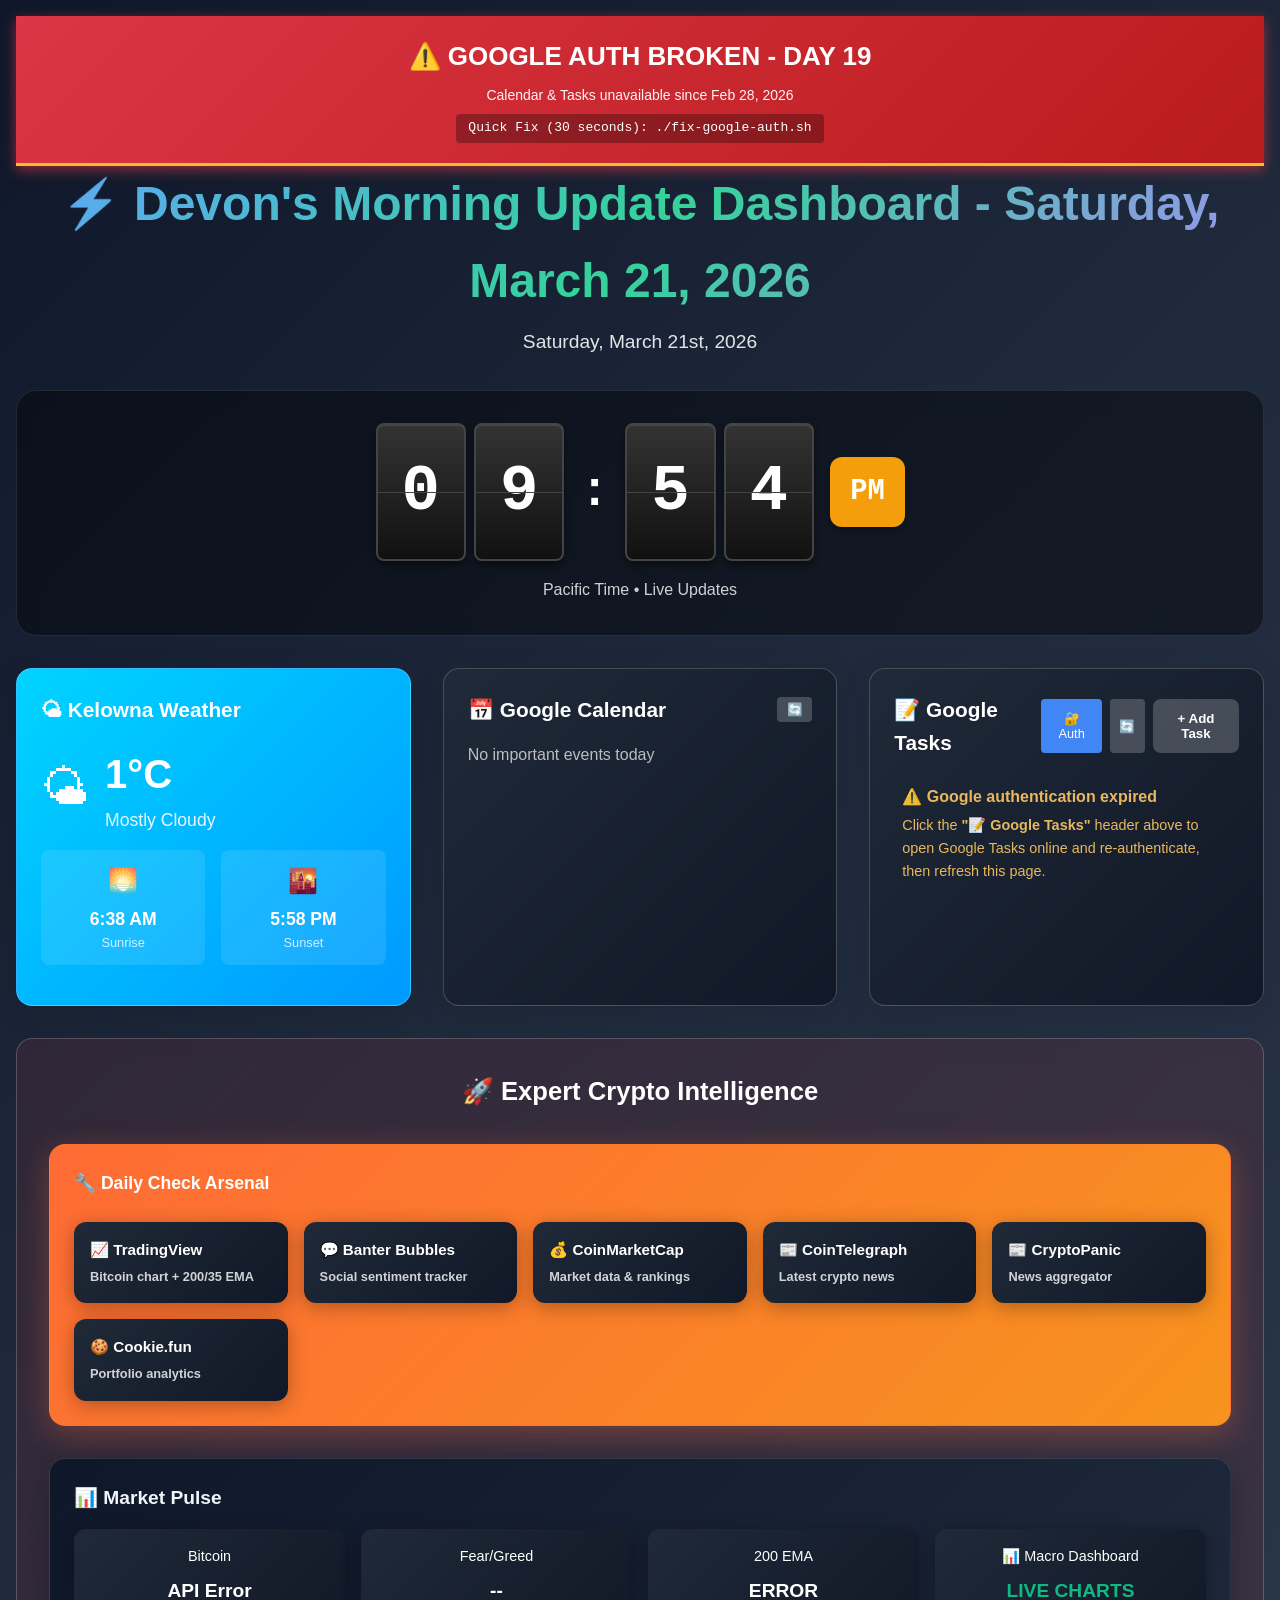
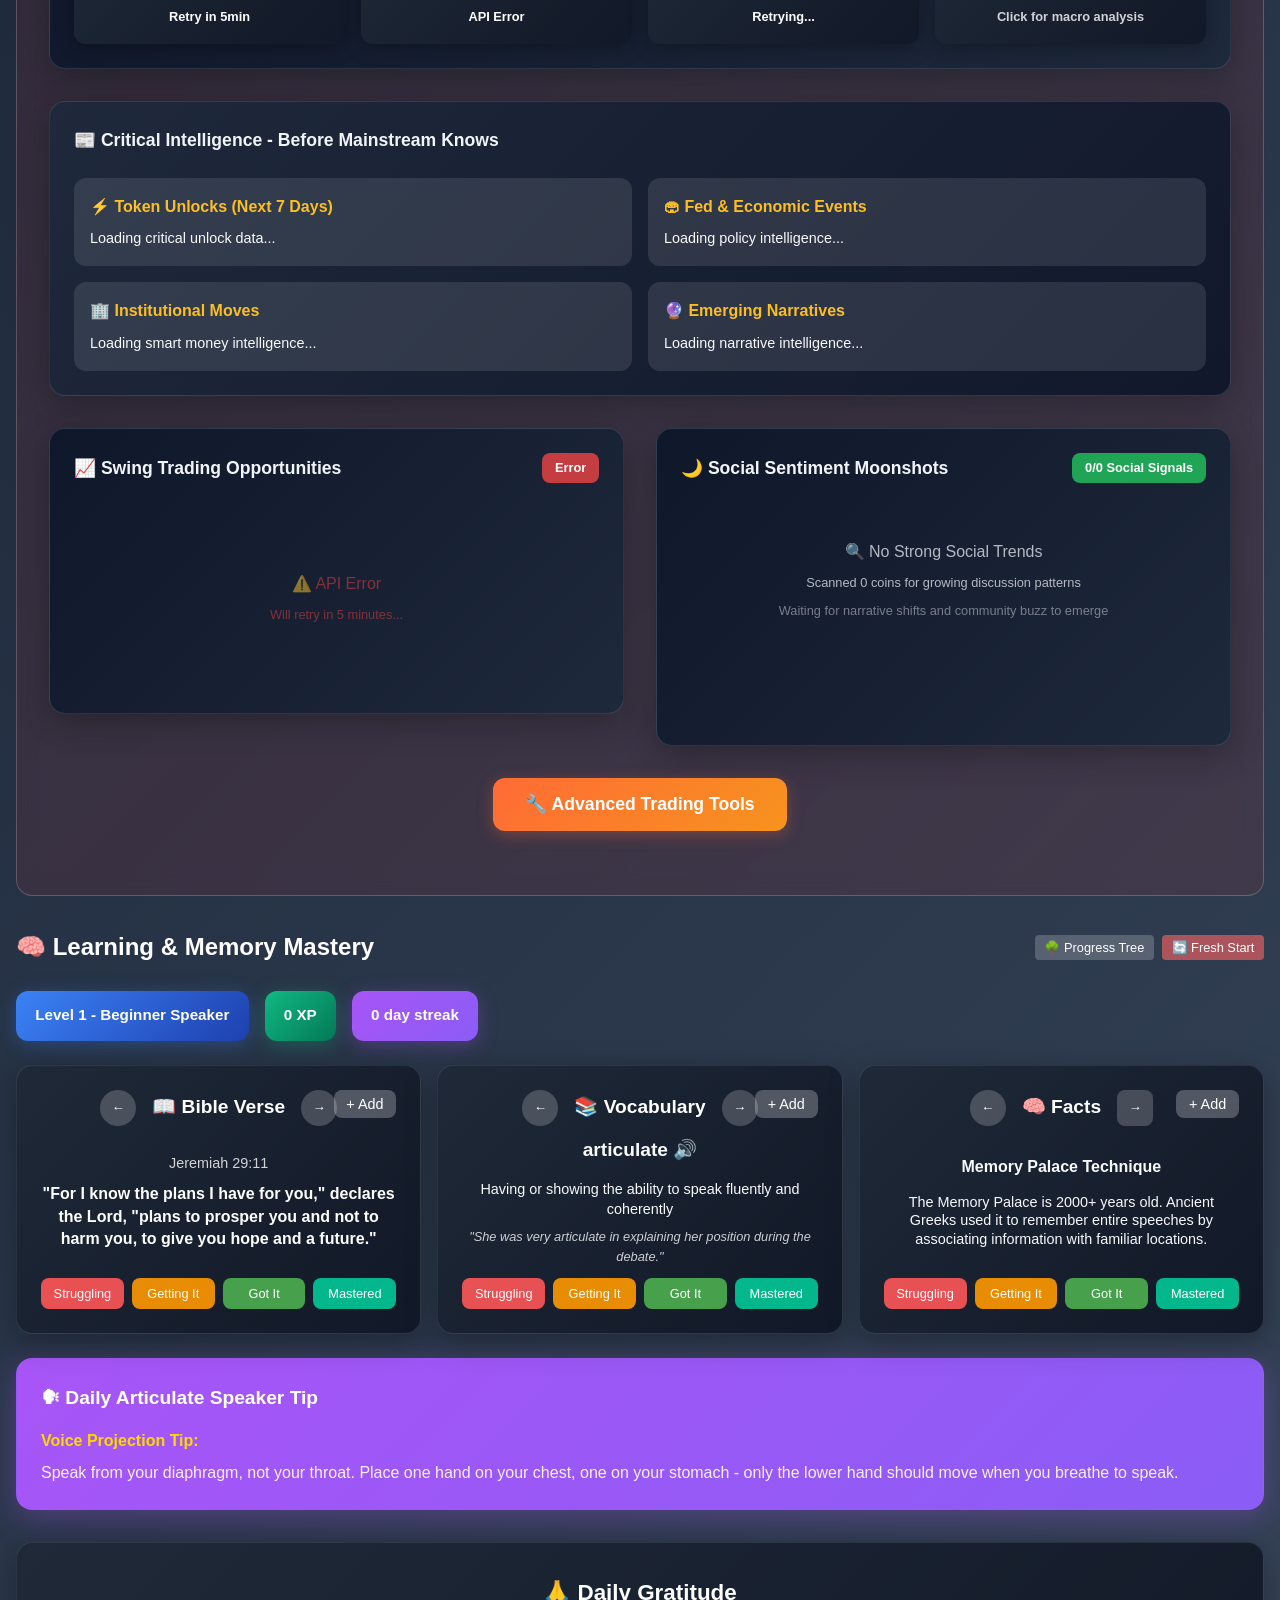
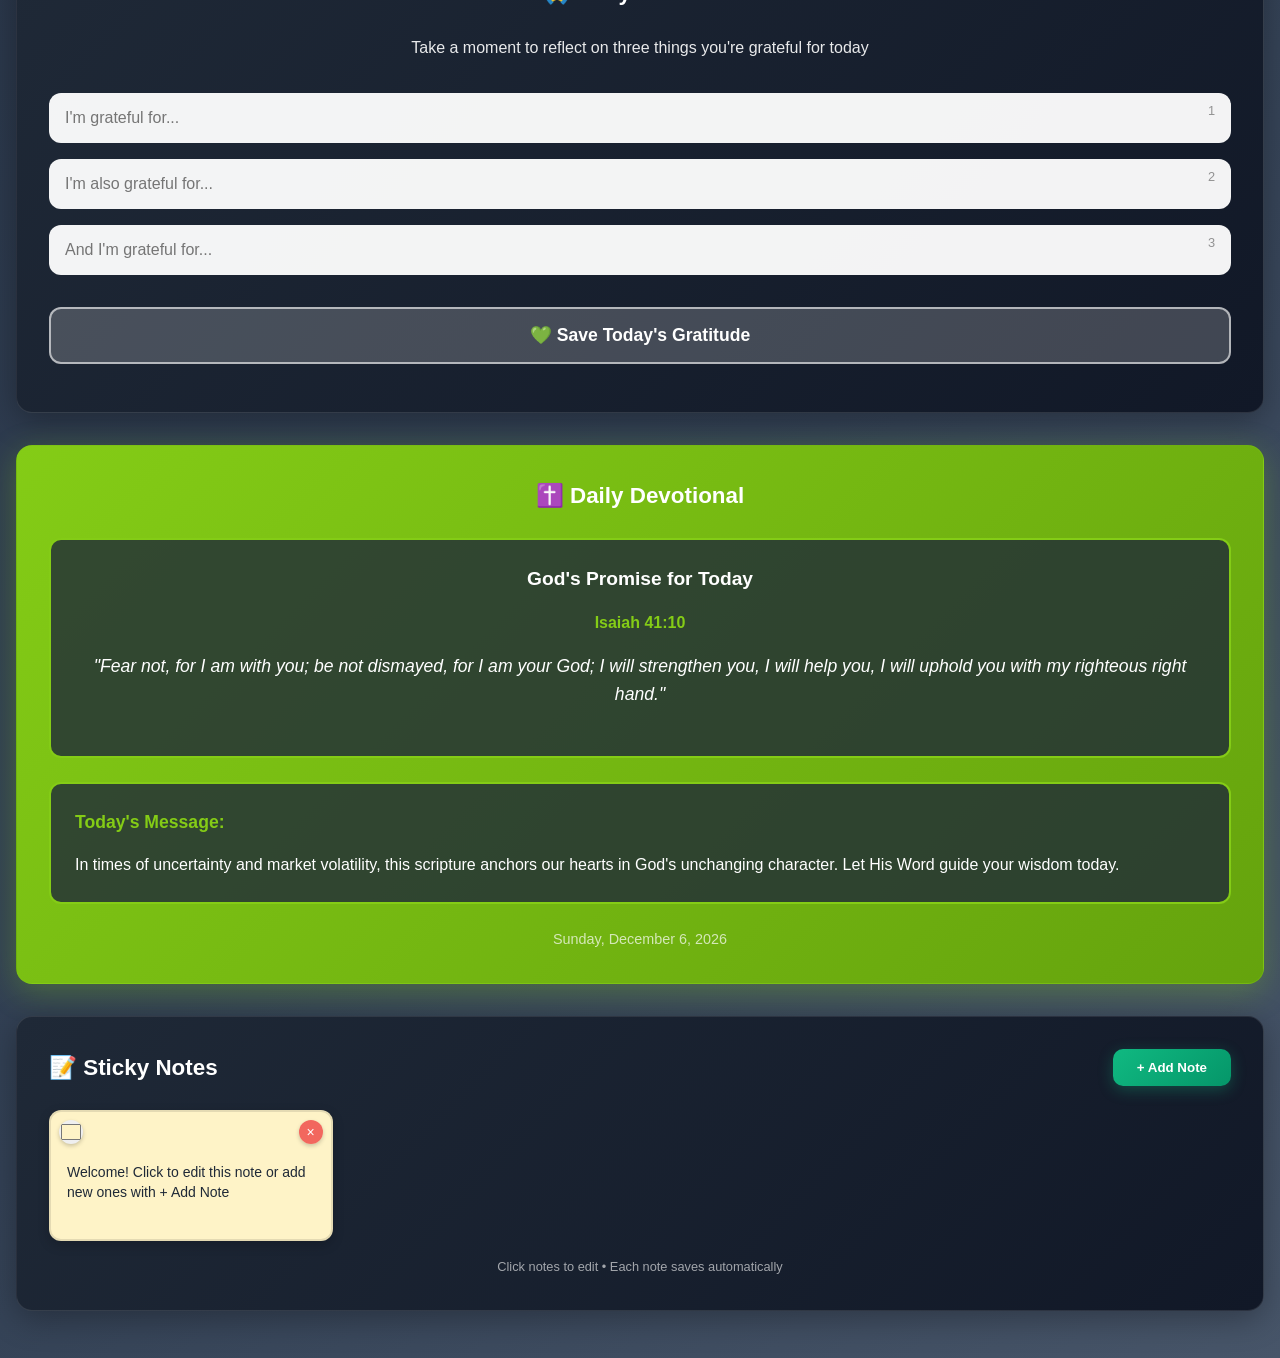
==== commit 25950ad3: "Update dashboard date to March 21, 2026" ====
--- a/index.html
+++ b/index.html
@@ -382,7 +382,7 @@
     </div>
     <div class="container" style="max-width: 1400px; margin: 0 auto;">
         <div class="header">
-            <h1>&#9889; Devon's Morning Update Dashboard</h1>
+            <h1>&#9889; Devon's Morning Update Dashboard - Saturday, March 21, 2026</h1>
             <div class="date-display" id="current-date">Loading...</div>
         </div>
 
@@ -802,7 +802,7 @@
 
         // Update date display
         function updateDate() {
-            document.getElementById('current-date').textContent = 'Friday, March 20th, 2026';
+            document.getElementById('current-date').textContent = 'Saturday, March 21st, 2026';
         }
 
         // Weather API function - Live Kelowna BC data
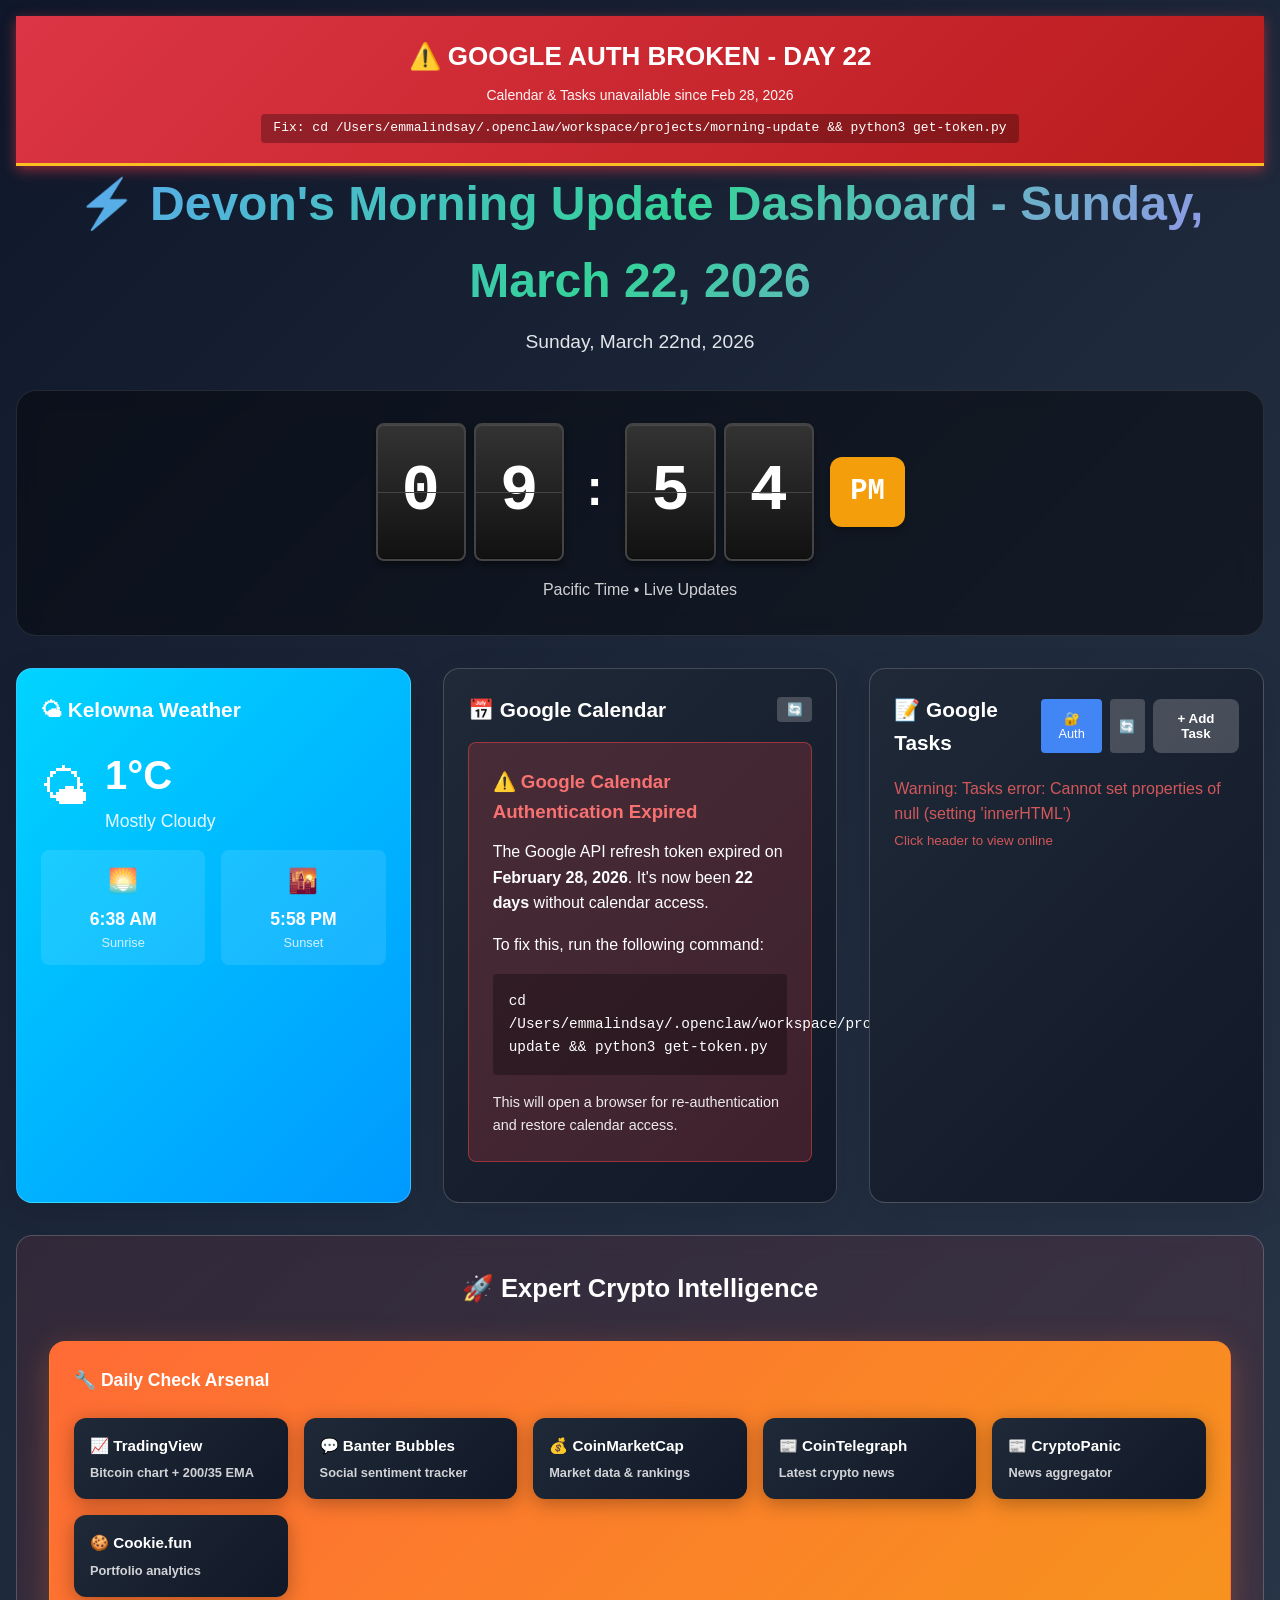
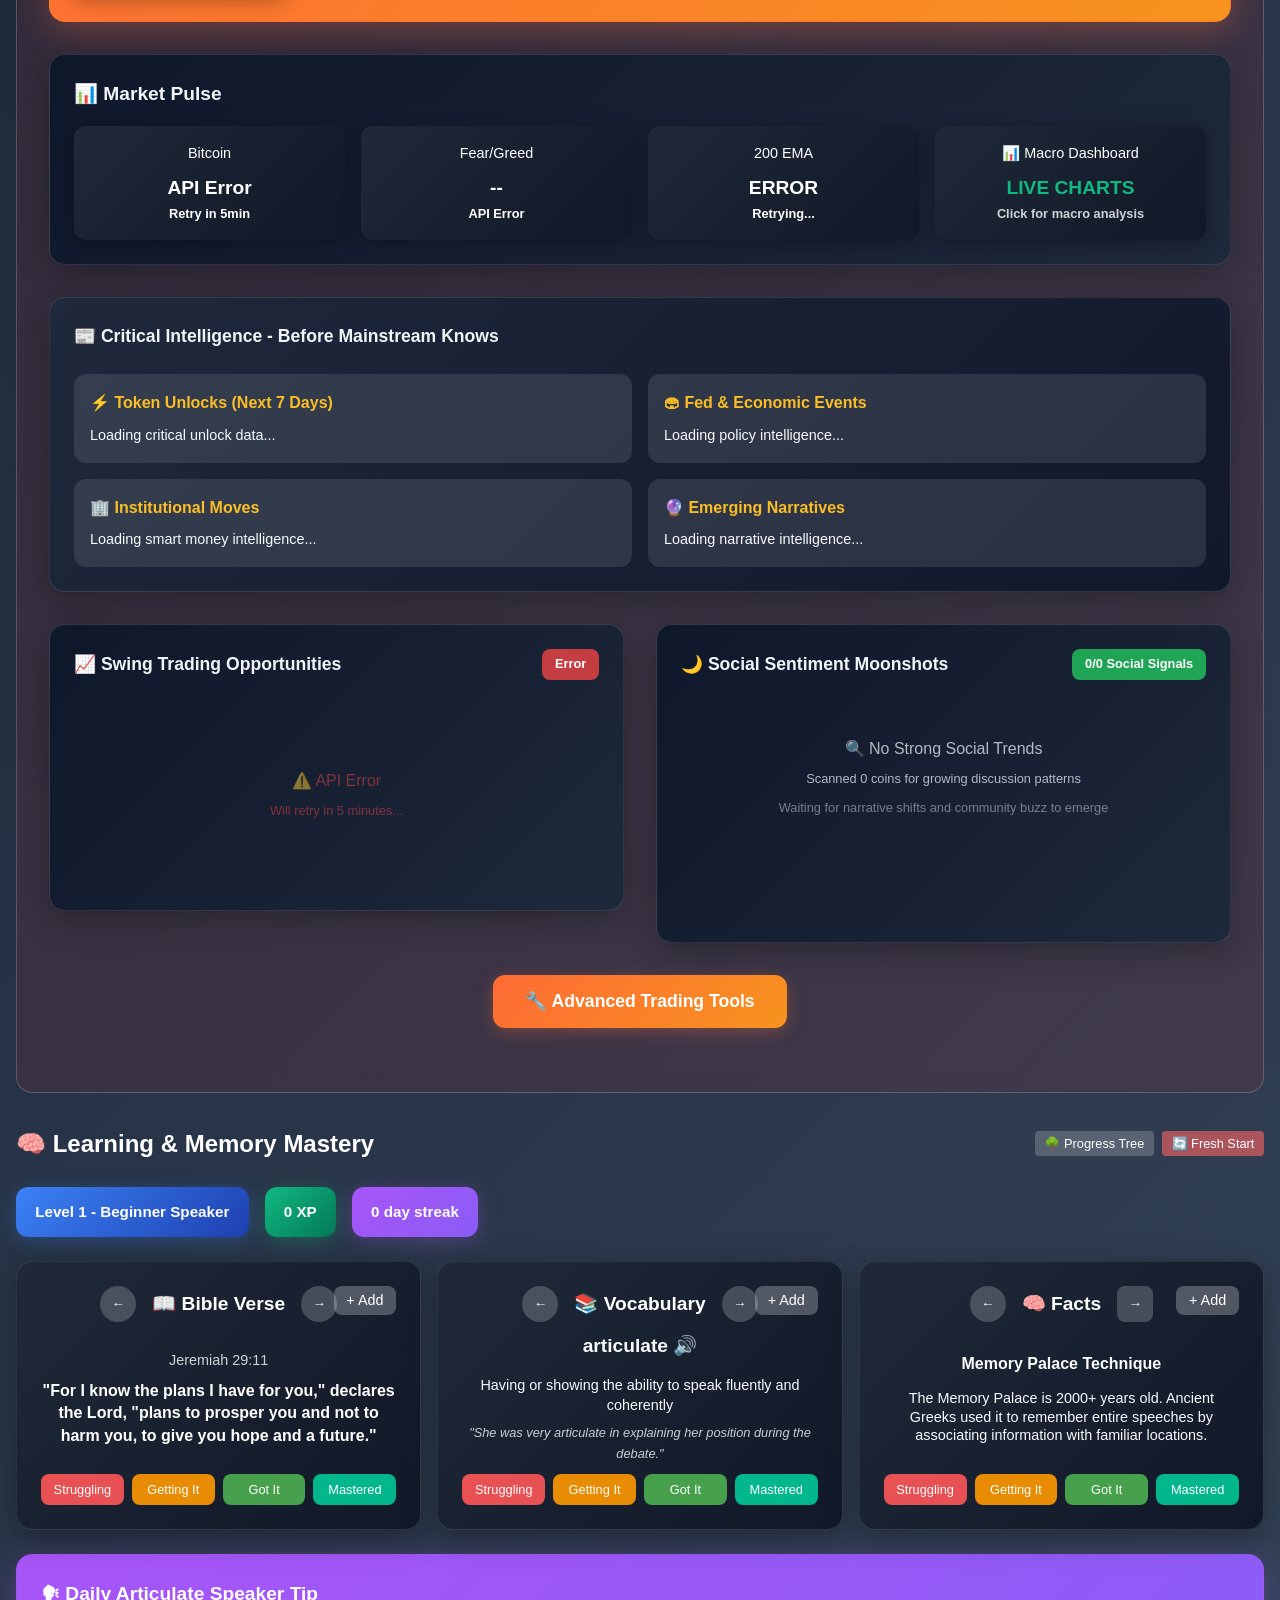
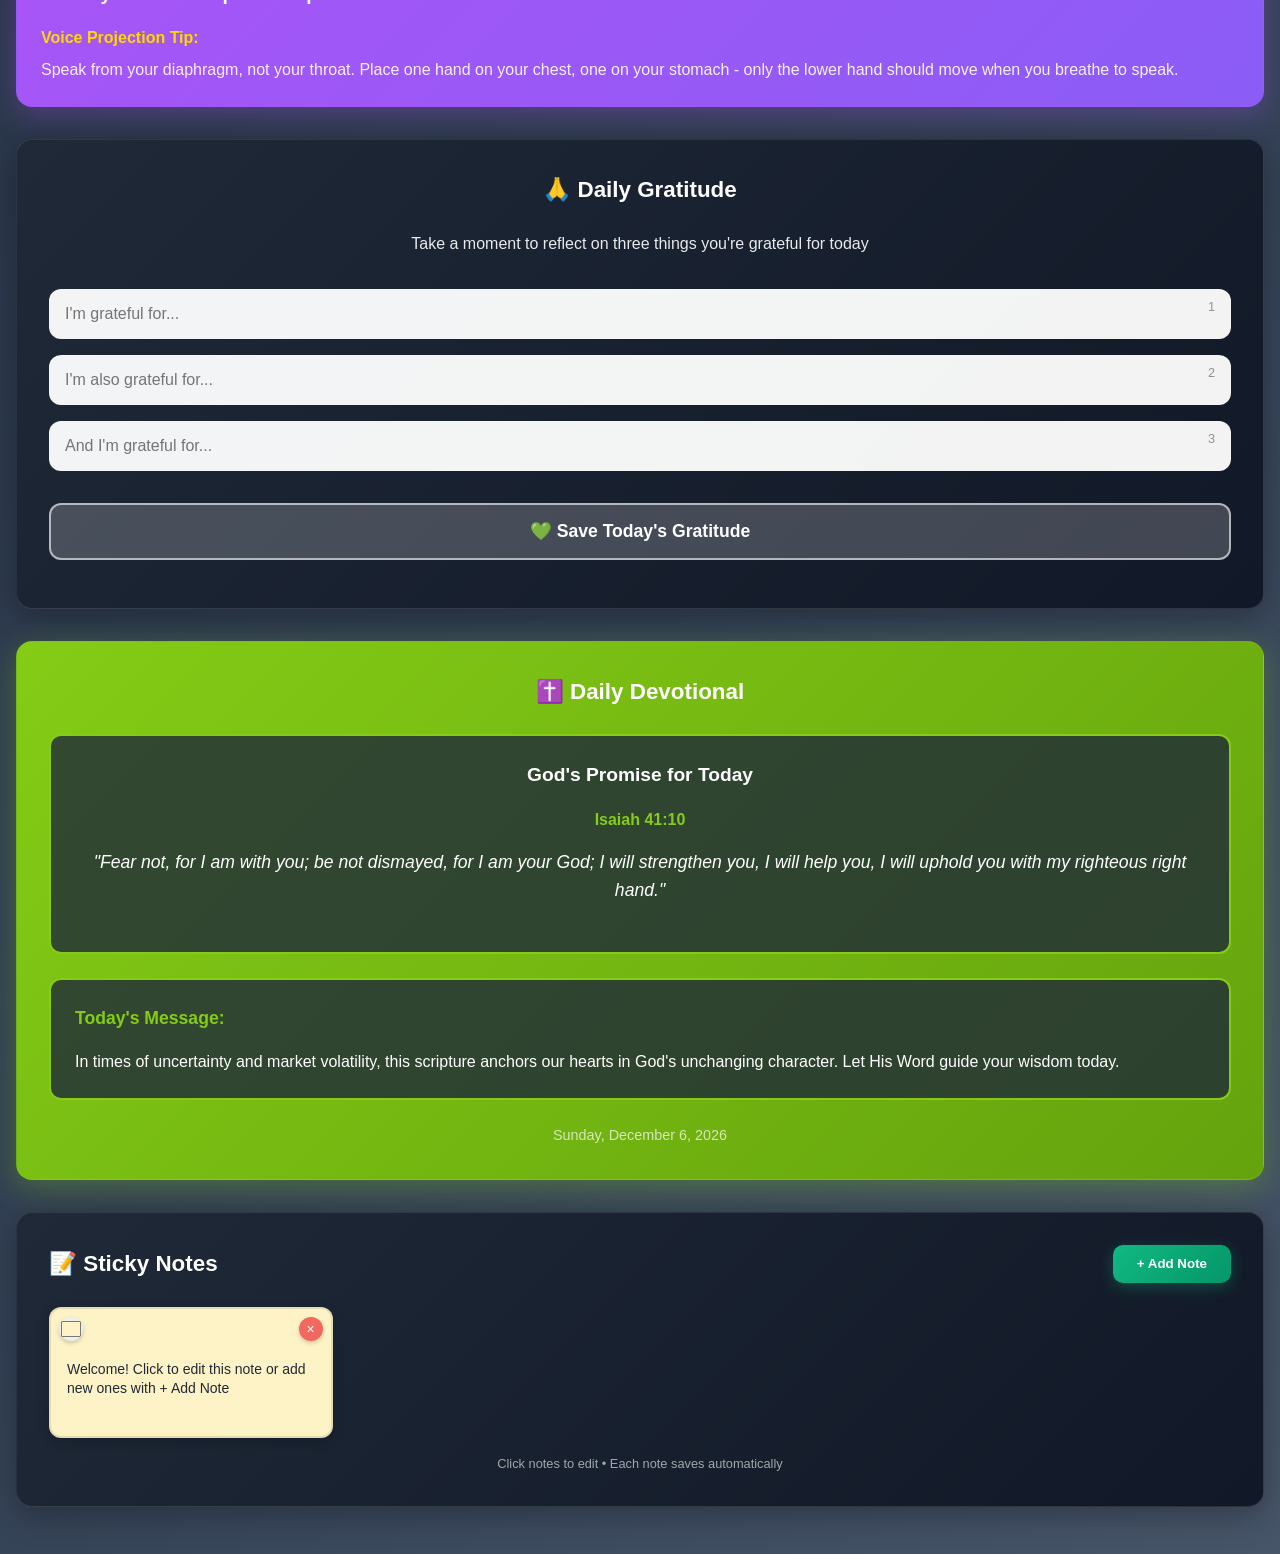
==== commit d0b9b4bc: "Update dashboard for March 22 - Show Google auth expired for 22 days" ====
--- a/index.html
+++ b/index.html
@@ -376,14 +376,14 @@
 </head>
 <body>
     <div style="background: linear-gradient(135deg, #dc3545, #b91c1c); color: white; text-align: center; padding: 20px; font-size: 22px; font-weight: bold; position: sticky; top: 0; z-index: 9999; box-shadow: 0 4px 12px rgba(220,53,69,0.6); border-bottom: 3px solid #fbbf24;">
-        <div style="font-size: 26px; margin-bottom: 6px;">⚠️ GOOGLE AUTH BROKEN - DAY 19</div>
+        <div style="font-size: 26px; margin-bottom: 6px;">⚠️ GOOGLE AUTH BROKEN - DAY 22</div>
         <div style="font-size: 14px; font-weight: normal; opacity: 0.95;">Calendar &amp; Tasks unavailable since Feb 28, 2026</div>
-        <div style="font-size: 13px; font-weight: normal; margin-top: 6px; background: rgba(0,0,0,0.3); display: inline-block; padding: 4px 12px; border-radius: 4px; font-family: monospace;">Quick Fix (30 seconds): ./fix-google-auth.sh</div>
+        <div style="font-size: 13px; font-weight: normal; margin-top: 6px; background: rgba(0,0,0,0.3); display: inline-block; padding: 4px 12px; border-radius: 4px; font-family: monospace;">Fix: cd /Users/emmalindsay/.openclaw/workspace/projects/morning-update &amp;&amp; python3 get-token.py</div>
     </div>
     <div class="container" style="max-width: 1400px; margin: 0 auto;">
         <div class="header">
-            <h1>&#9889; Devon's Morning Update Dashboard - Saturday, March 21, 2026</h1>
-            <div class="date-display" id="current-date">Loading...</div>
+            <h1>&#9889; Devon's Morning Update Dashboard - Sunday, March 22, 2026</h1>
+            <div class="date-display" id="current-date">Sunday, March 22, 2026</div>
         </div>
 
         <!-- RETRO FLIP CLOCK -->
@@ -434,8 +434,8 @@
                 </h2>
                 <div id="calendar-events">
                     <div style="color: #fca5a5; font-weight: 600; padding: 1rem; background: rgba(220,53,69,0.2); border-radius: 8px; border: 1px solid rgba(220,53,69,0.4);">
-                        <div style="font-size: 1.1rem; margin-bottom: 0.5rem;">⚠️ CRITICAL: Google Auth Broken - Day 19</div>
-                        <div style="font-size: 0.85rem; font-weight: normal; color: rgba(255,200,150,0.9);">Calendar unavailable since Feb 28. Run <code style="background: rgba(0,0,0,0.3); padding: 2px 6px; border-radius: 3px;">./fix-google-auth.sh</code> to fix (30 seconds).</div>
+                        <div style="font-size: 1.1rem; margin-bottom: 0.5rem;">⚠️ CRITICAL: Google Auth Broken - Day 22</div>
+                        <div style="font-size: 0.85rem; font-weight: normal; color: rgba(255,200,150,0.9);">Calendar unavailable since Feb 28. Run: <code style="background: rgba(0,0,0,0.3); padding: 2px 6px; border-radius: 3px;">cd /Users/emmalindsay/.openclaw/workspace/projects/morning-update &amp;&amp; python3 get-token.py</code></div>
                     </div>
                 </div>
             </div>
@@ -454,8 +454,8 @@
                 </h2>
                 <div id="task-list">
                     <div style="color: #fca5a5; font-weight: 600; padding: 1rem; background: rgba(220,53,69,0.2); border-radius: 8px; border: 1px solid rgba(220,53,69,0.4);">
-                        <div style="font-size: 1.1rem; margin-bottom: 0.5rem;">⚠️ CRITICAL: Google Auth Broken - Day 17</div>
-                        <div style="font-size: 0.85rem; font-weight: normal; color: rgba(255,200,150,0.9);">Tasks unavailable since Feb 28. Run <code style="background: rgba(0,0,0,0.3); padding: 2px 6px; border-radius: 3px;">python3 get-token.py</code> to fix.</div>
+                        <div style="font-size: 1.1rem; margin-bottom: 0.5rem;">⚠️ CRITICAL: Google Auth Broken - Day 22</div>
+                        <div style="font-size: 0.85rem; font-weight: normal; color: rgba(255,200,150,0.9);">Tasks unavailable since Feb 28. Run: <code style="background: rgba(0,0,0,0.3); padding: 2px 6px; border-radius: 3px;">cd /Users/emmalindsay/.openclaw/workspace/projects/morning-update &amp;&amp; python3 get-token.py</code></div>
                     </div>
                 </div>
             </div>
@@ -802,7 +802,7 @@
 
         // Update date display
         function updateDate() {
-            document.getElementById('current-date').textContent = 'Saturday, March 21st, 2026';
+            document.getElementById('current-date').textContent = 'Sunday, March 22nd, 2026';
         }
 
         // Weather API function - Live Kelowna BC data
@@ -974,6 +974,21 @@
         async function loadCalendarEvents() {
             try {
                 console.log('Loading calendar events...');
+                
+                // Show authentication error immediately
+                const calendarEvents = document.getElementById('calendar-events');
+                calendarEvents.innerHTML = `
+                    <div style="background: rgba(239, 68, 68, 0.2); border: 1px solid rgba(239, 68, 68, 0.5); padding: 1.5rem; border-radius: 8px; margin-bottom: 1rem;">
+                        <h3 style="color: #f87171; margin-bottom: 0.75rem;">&#x26A0;&#xFE0F; Google Calendar Authentication Expired</h3>
+                        <p style="margin-bottom: 1rem;">The Google API refresh token expired on <strong>February 28, 2026</strong>. It's now been <strong>22 days</strong> without calendar access.</p>
+                        <p style="margin-bottom: 1rem;">To fix this, run the following command:</p>
+                        <div style="background: rgba(0, 0, 0, 0.3); padding: 1rem; border-radius: 4px; font-family: monospace; font-size: 0.9rem;">
+                            cd /Users/emmalindsay/.openclaw/workspace/projects/morning-update && python3 get-token.py
+                        </div>
+                        <p style="margin-top: 1rem; font-size: 0.9rem; opacity: 0.9;">This will open a browser for re-authentication and restore calendar access.</p>
+                    </div>
+                `;
+                return;
                 
                 // Get today's date in Pacific timezone
                 const now = new Date();
@@ -1094,6 +1109,21 @@
         async function loadTasks() {
             try {
                 console.log('Loading tasks (forcing fresh data)...');
+                
+                // Show authentication error immediately
+                const tasksContainer = document.getElementById('tasks-container');
+                tasksContainer.innerHTML = `
+                    <div style="background: rgba(239, 68, 68, 0.2); border: 1px solid rgba(239, 68, 68, 0.5); padding: 1.5rem; border-radius: 8px; margin-bottom: 1rem;">
+                        <h3 style="color: #f87171; margin-bottom: 0.75rem;">&#x26A0;&#xFE0F; Google Tasks Authentication Expired</h3>
+                        <p style="margin-bottom: 1rem;">The Google API refresh token expired on <strong>February 28, 2026</strong>. It's now been <strong>22 days</strong> without tasks access.</p>
+                        <p style="margin-bottom: 1rem;">To fix this, run the following command:</p>
+                        <div style="background: rgba(0, 0, 0, 0.3); padding: 1rem; border-radius: 4px; font-family: monospace; font-size: 0.9rem;">
+                            cd /Users/emmalindsay/.openclaw/workspace/projects/morning-update && python3 get-token.py
+                        </div>
+                        <p style="margin-top: 1rem; font-size: 0.9rem; opacity: 0.9;">This will open a browser for re-authentication and restore tasks access.</p>
+                    </div>
+                `;
+                return;
                 
                 // Clear any cached tokens to force refresh
                 sessionStorage.removeItem('google_access_token');
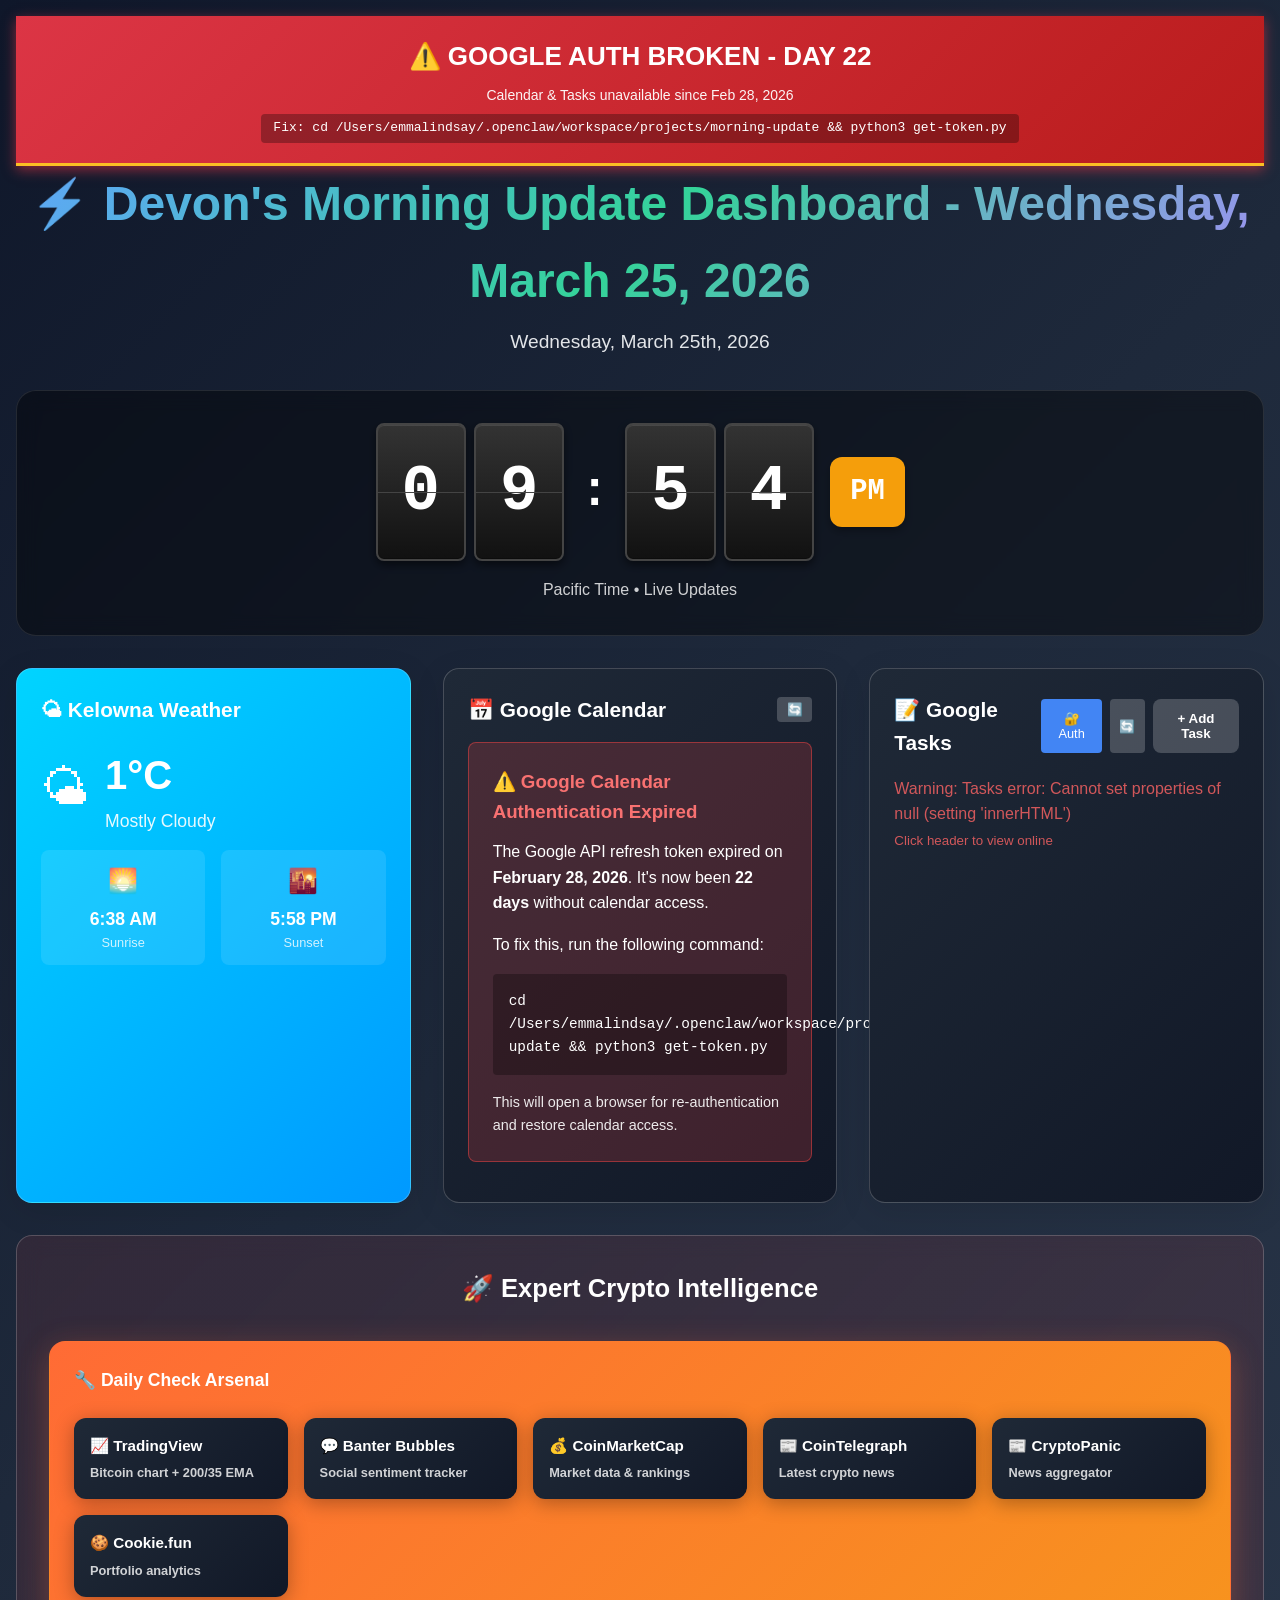
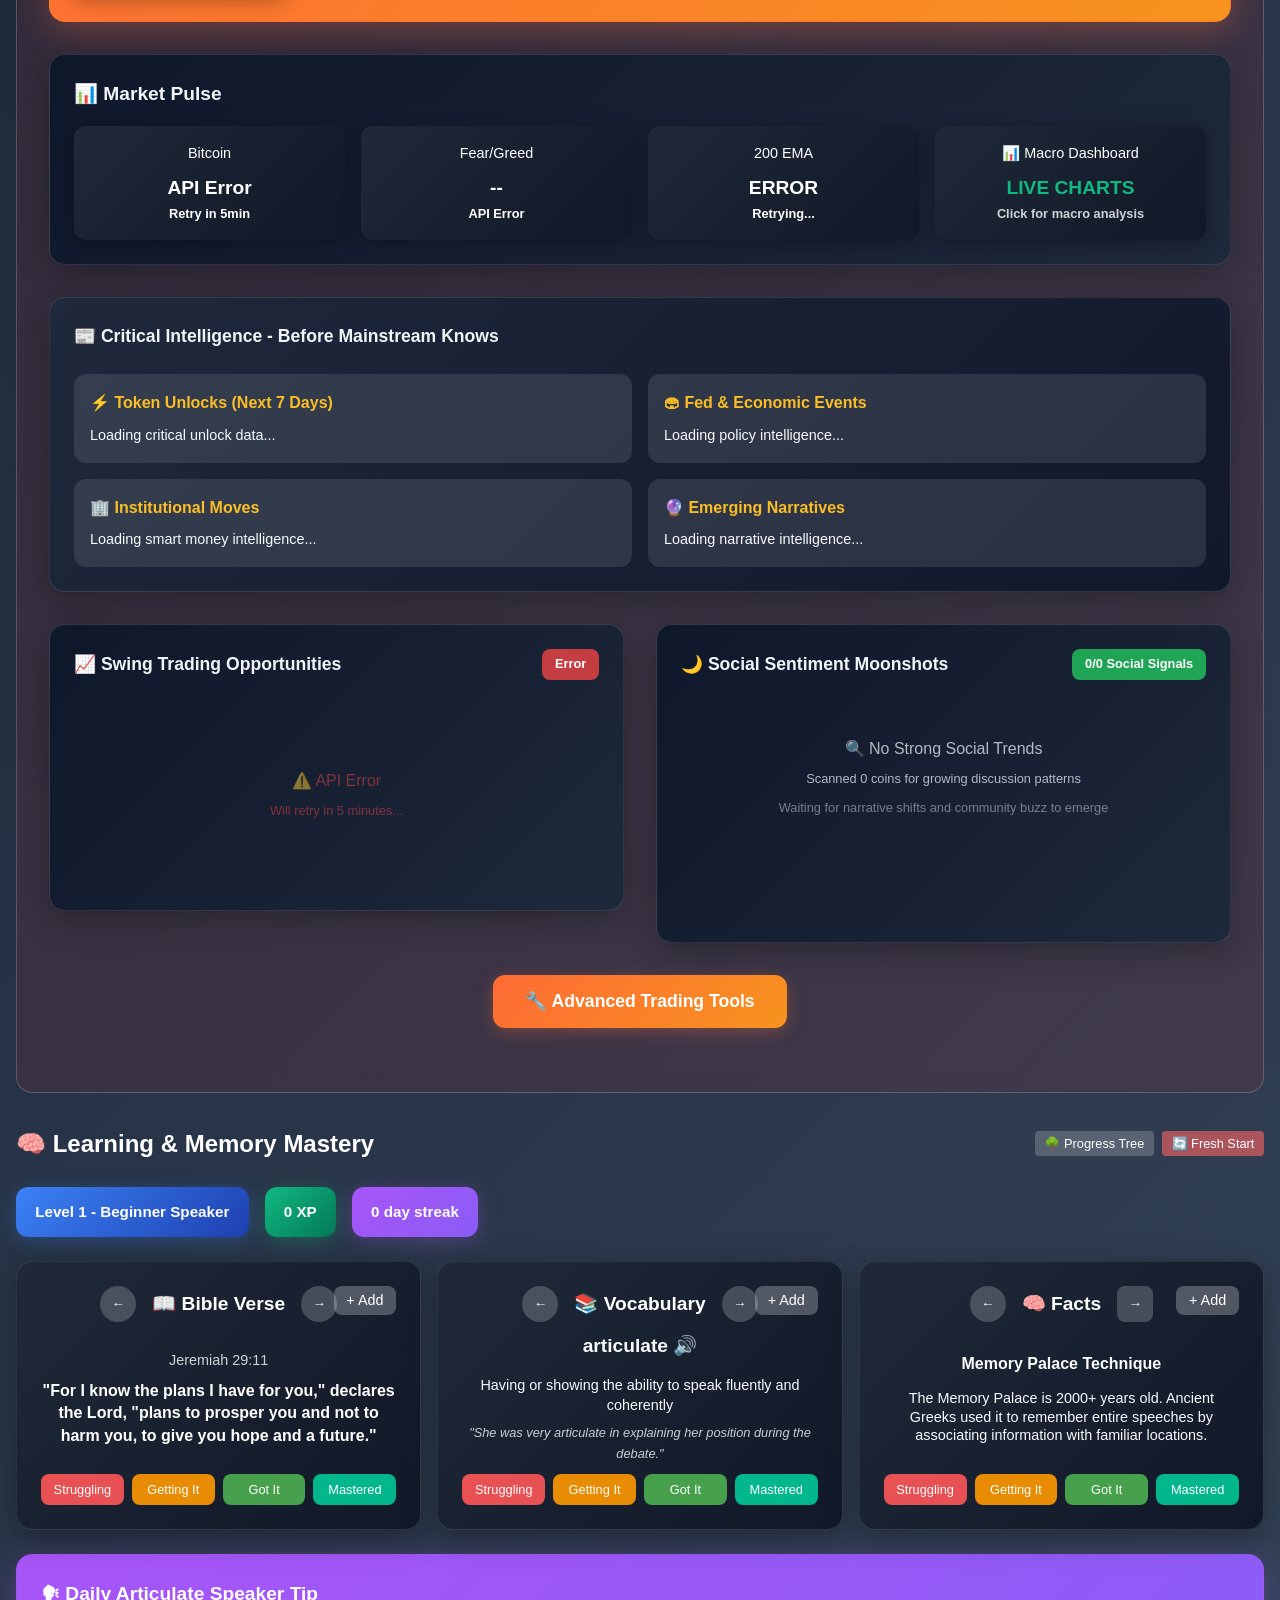
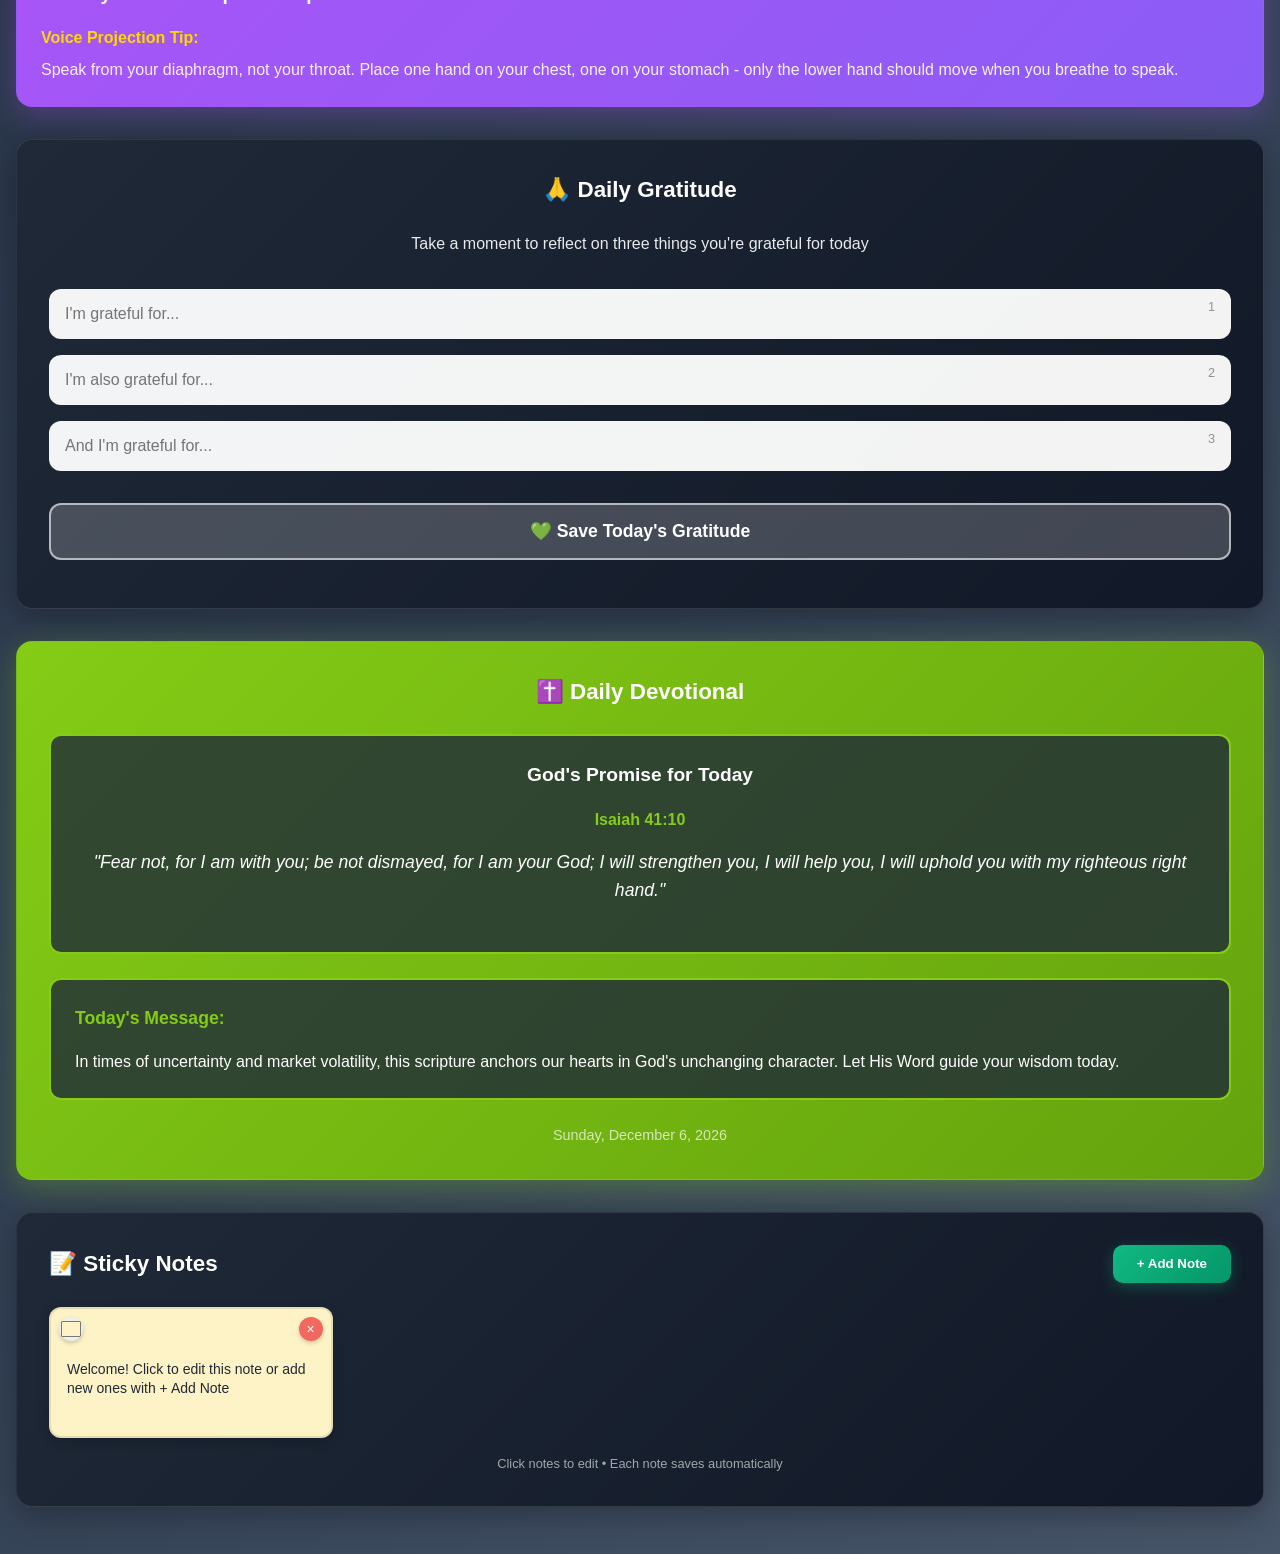
==== commit b8b5e429: "Update dashboard date to March 25, 2026" ====
--- a/index.html
+++ b/index.html
@@ -382,8 +382,8 @@
     </div>
     <div class="container" style="max-width: 1400px; margin: 0 auto;">
         <div class="header">
-            <h1>&#9889; Devon's Morning Update Dashboard - Sunday, March 22, 2026</h1>
-            <div class="date-display" id="current-date">Sunday, March 22, 2026</div>
+            <h1>&#9889; Devon's Morning Update Dashboard - Wednesday, March 25, 2026</h1>
+            <div class="date-display" id="current-date">Wednesday, March 25, 2026</div>
         </div>
 
         <!-- RETRO FLIP CLOCK -->
@@ -802,7 +802,7 @@
 
         // Update date display
         function updateDate() {
-            document.getElementById('current-date').textContent = 'Sunday, March 22nd, 2026';
+            document.getElementById('current-date').textContent = 'Wednesday, March 25th, 2026';
         }
 
         // Weather API function - Live Kelowna BC data
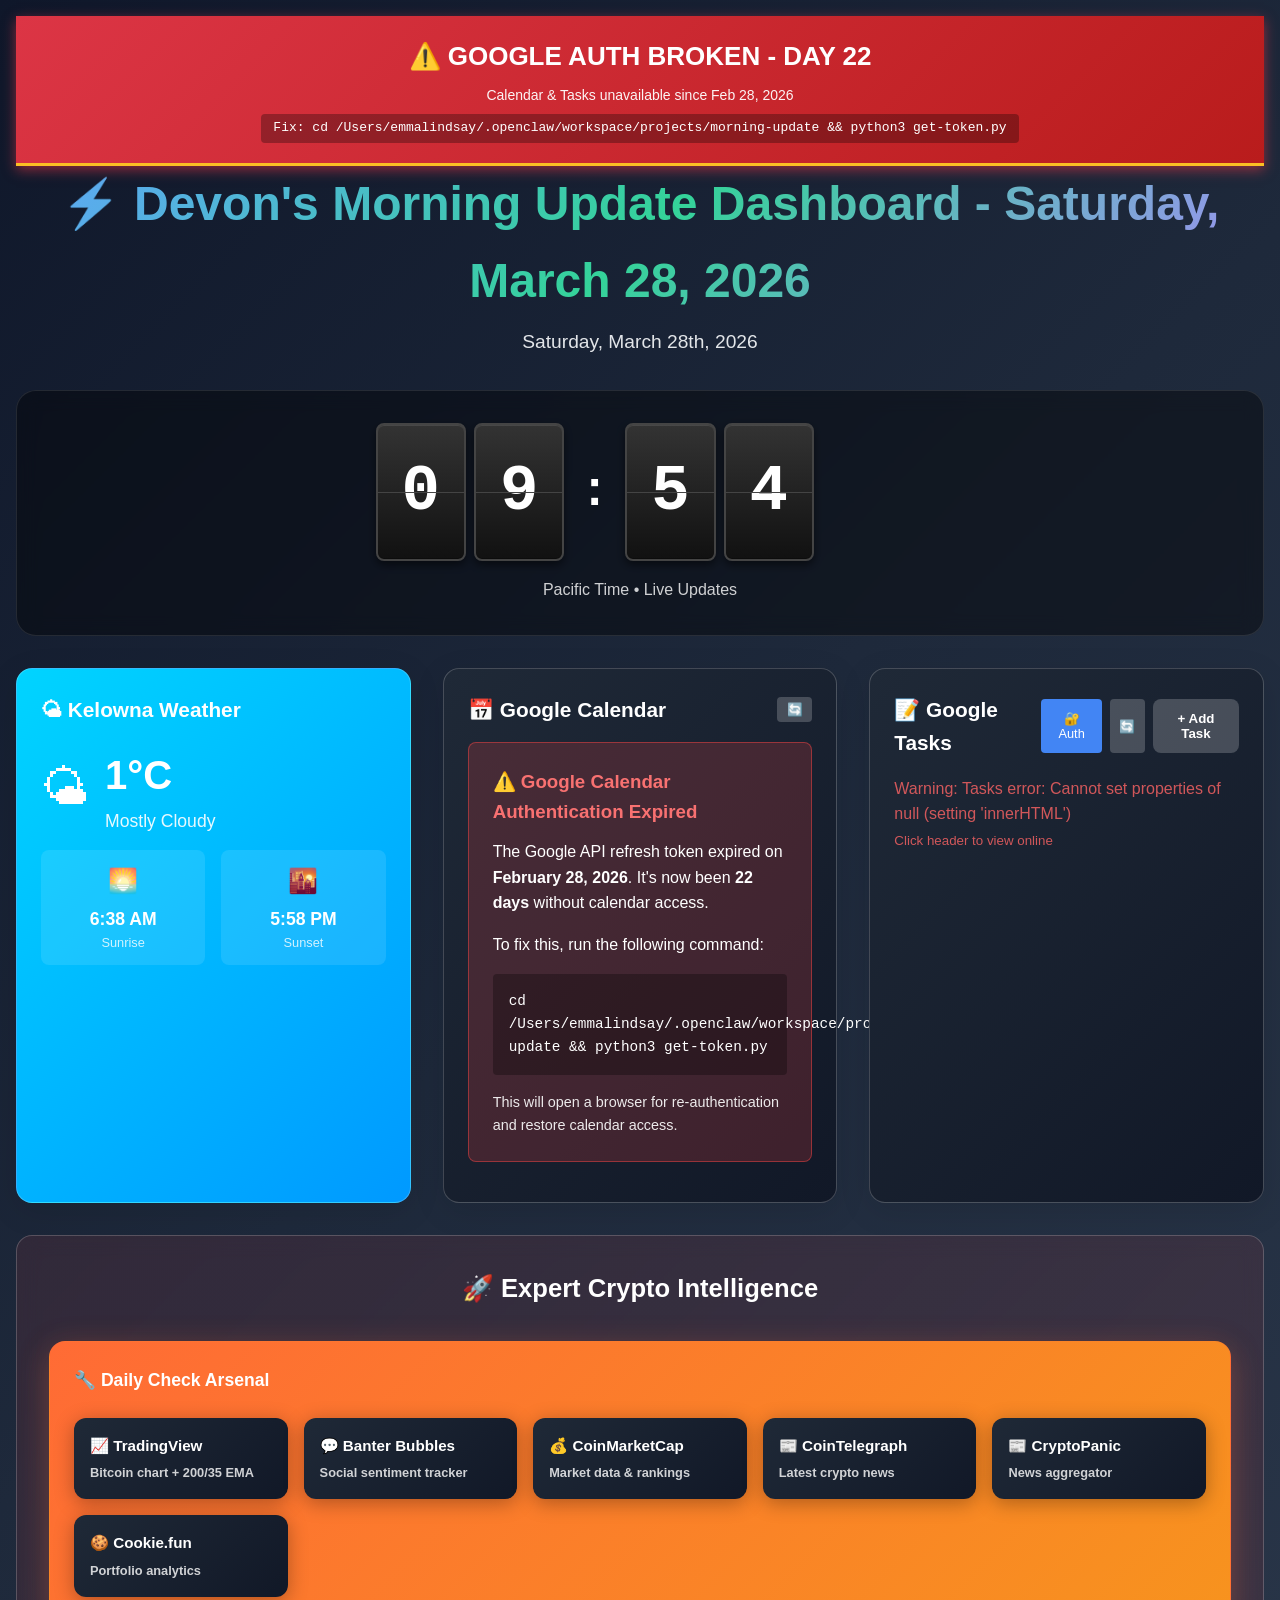
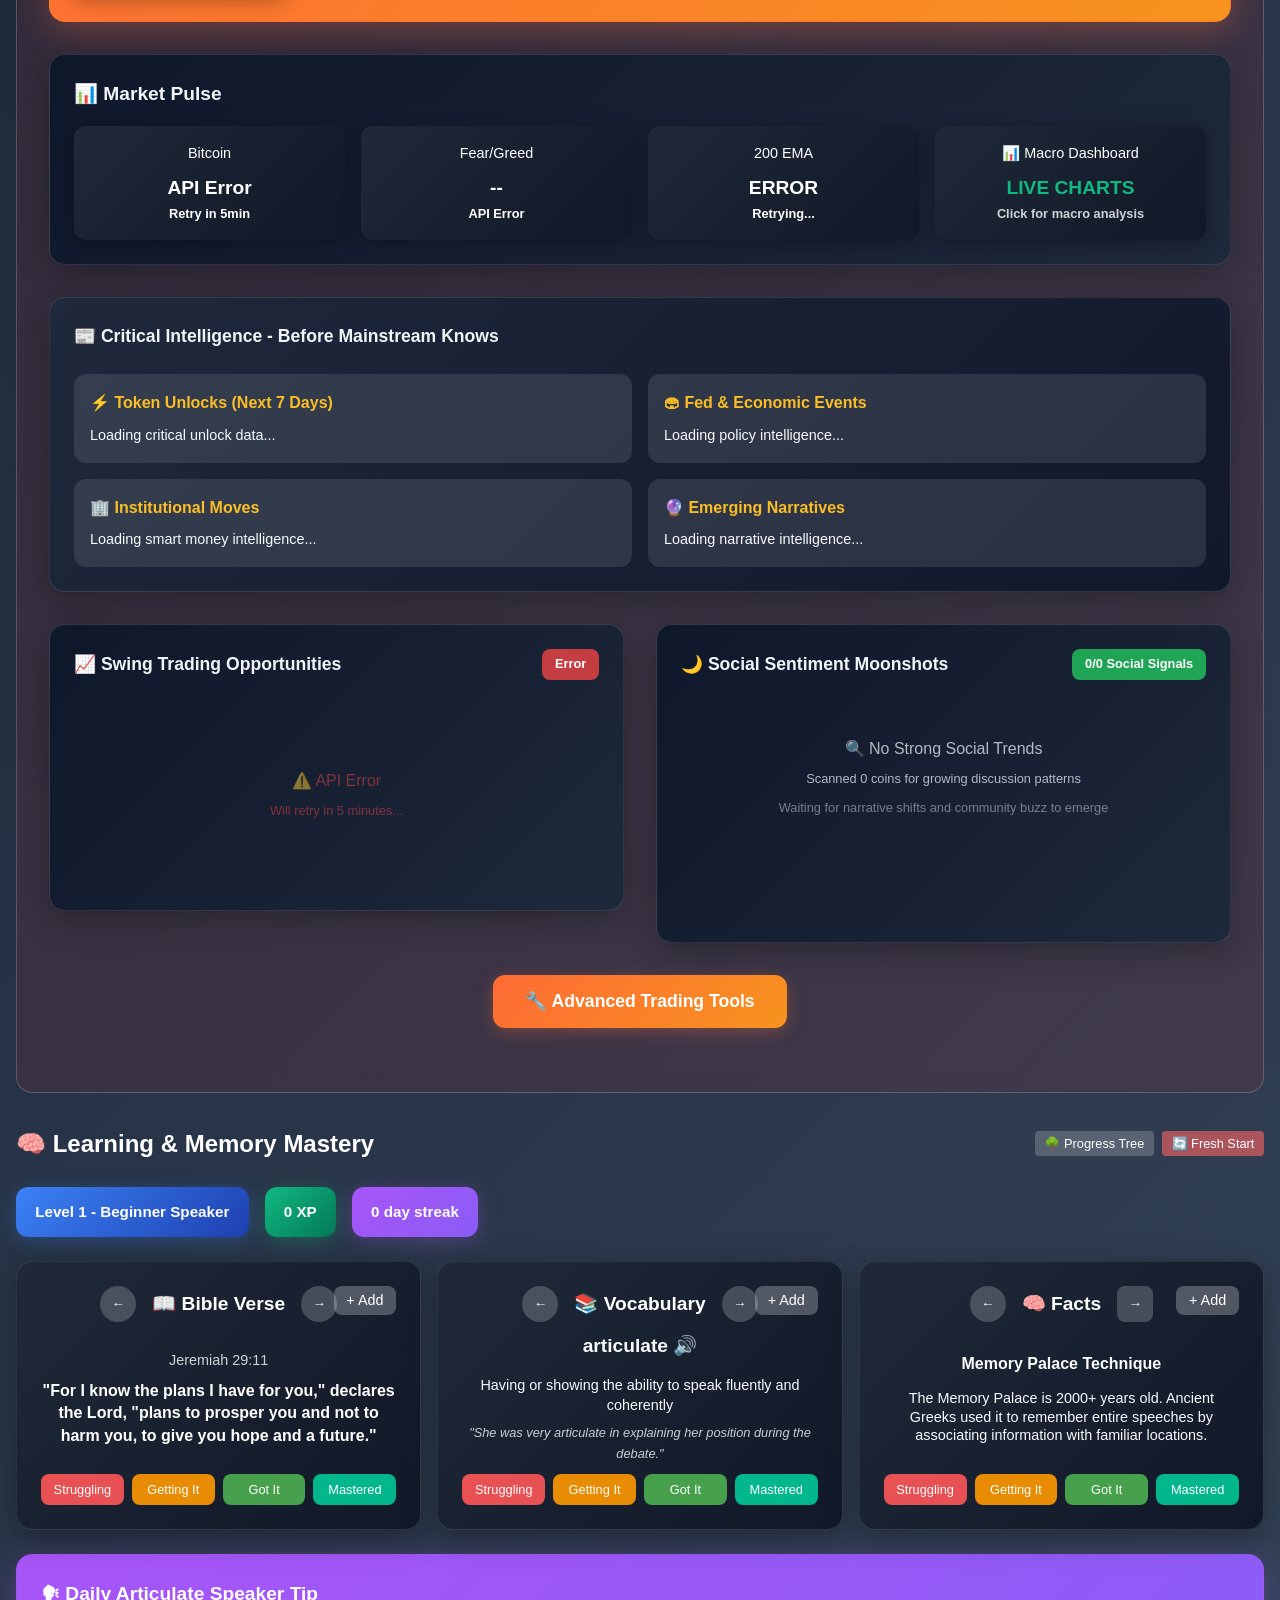
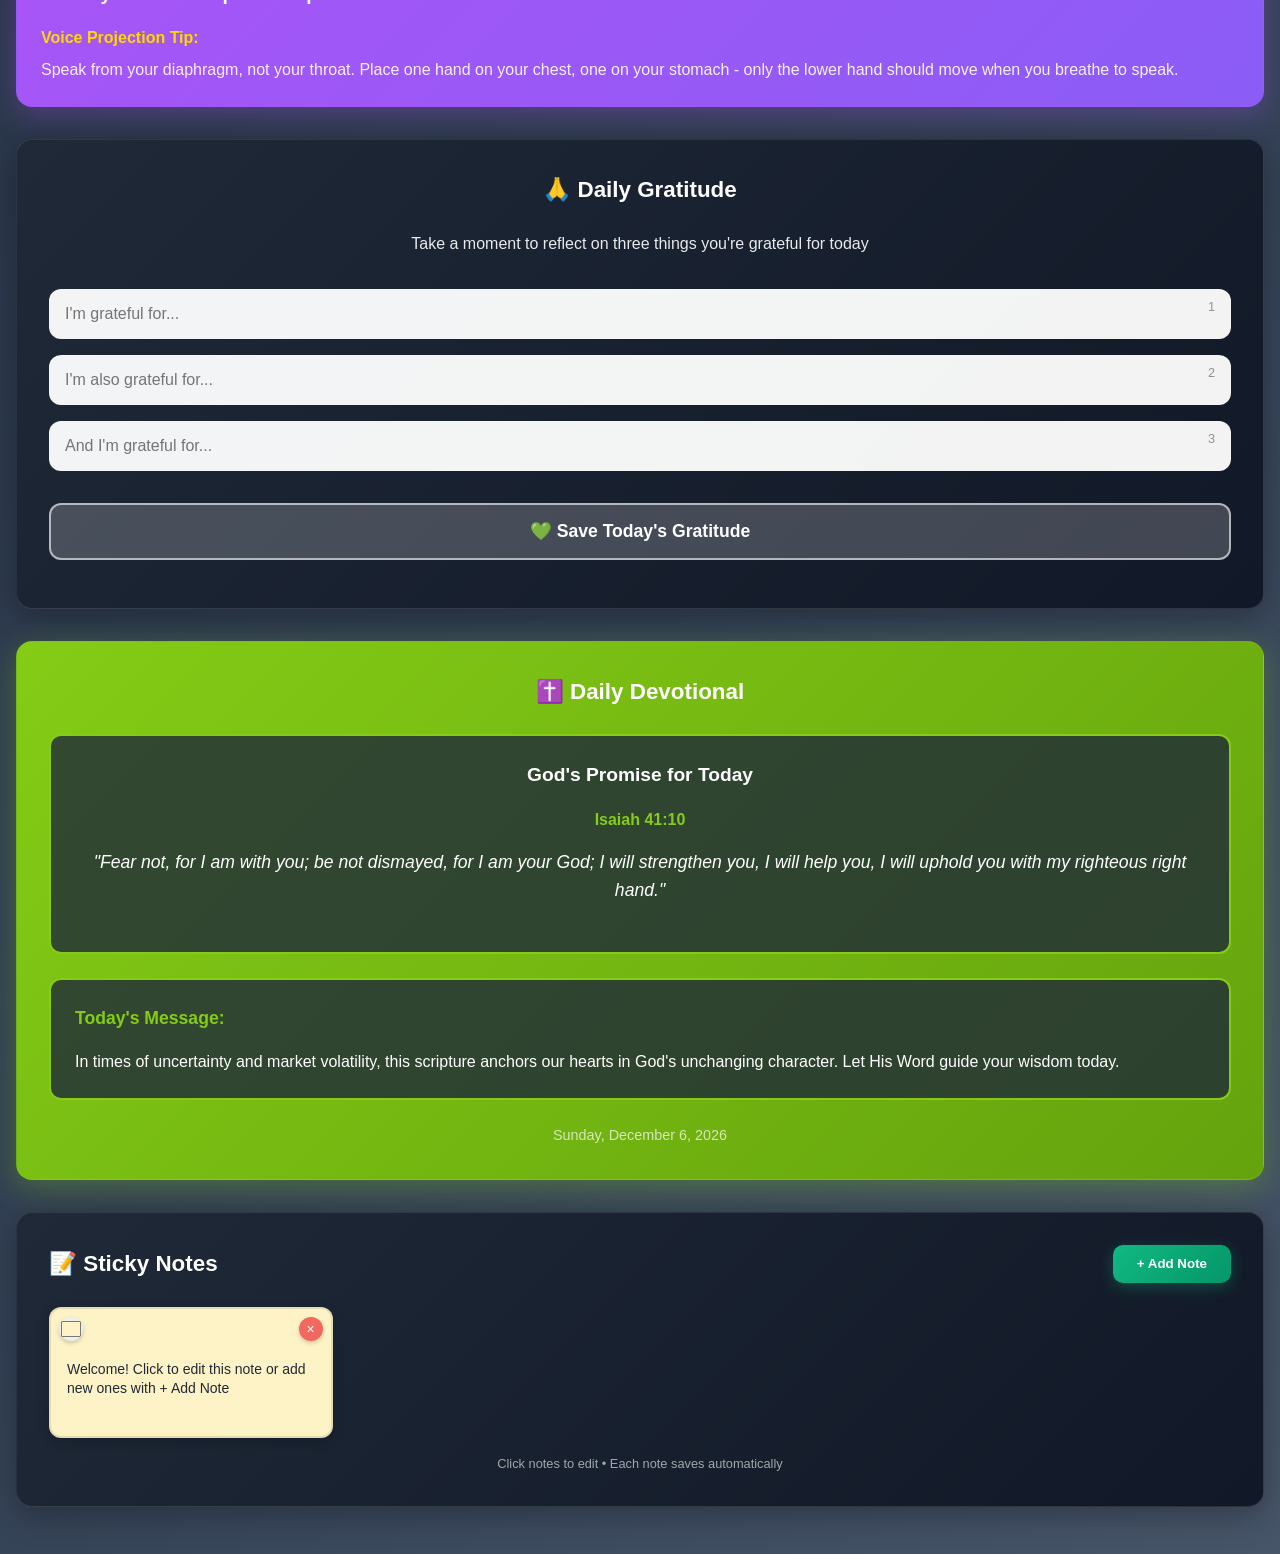
==== commit faf23325: "Daily dashboard date verified for March 28, 2026" ====
--- a/index.html
+++ b/index.html
@@ -382,8 +382,8 @@
     </div>
     <div class="container" style="max-width: 1400px; margin: 0 auto;">
         <div class="header">
-            <h1>&#9889; Devon's Morning Update Dashboard - Wednesday, March 25, 2026</h1>
-            <div class="date-display" id="current-date">Wednesday, March 25, 2026</div>
+            <h1>&#9889; Devon's Morning Update Dashboard - Saturday, March 28, 2026</h1>
+            <div class="date-display" id="current-date">Saturday, March 28, 2026</div>
         </div>
 
         <!-- RETRO FLIP CLOCK -->
@@ -802,7 +802,7 @@
 
         // Update date display
         function updateDate() {
-            document.getElementById('current-date').textContent = 'Wednesday, March 25th, 2026';
+            document.getElementById('current-date').textContent = 'Saturday, March 28th, 2026';
         }
 
         // Weather API function - Live Kelowna BC data
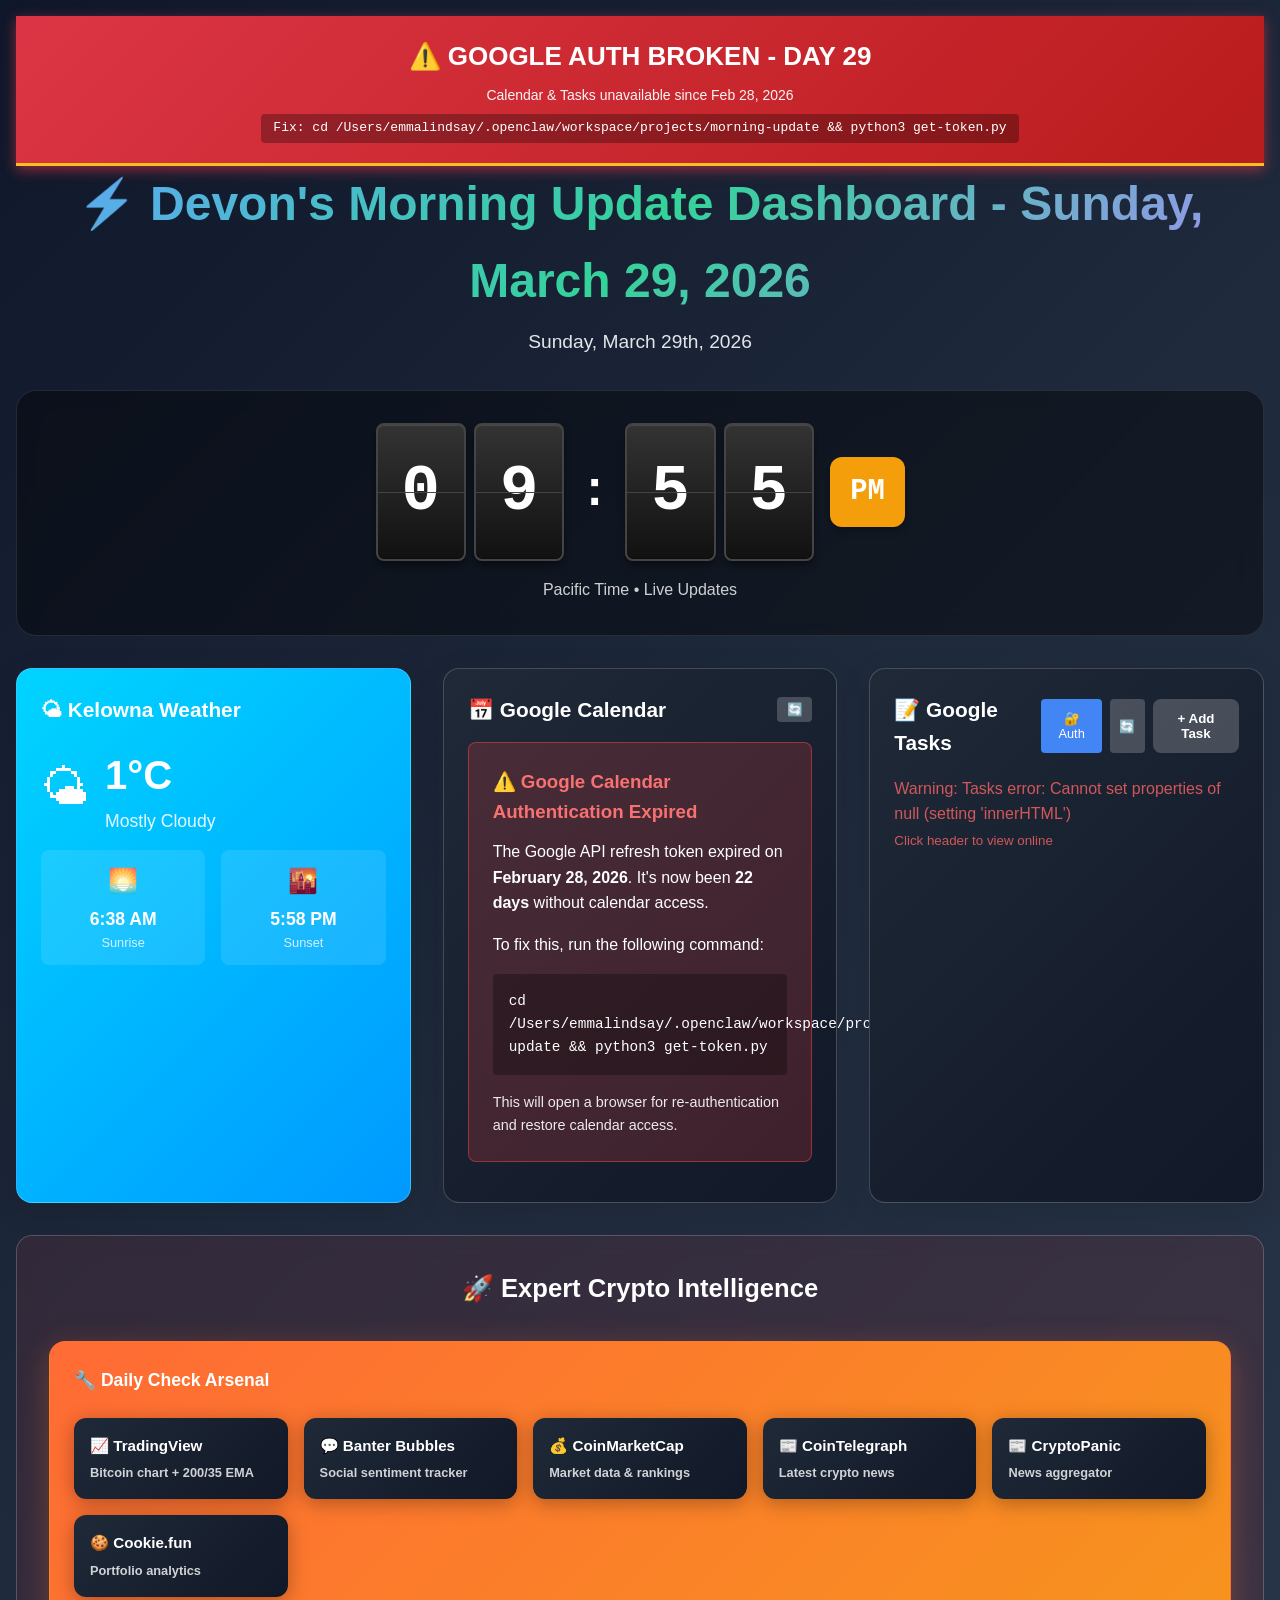
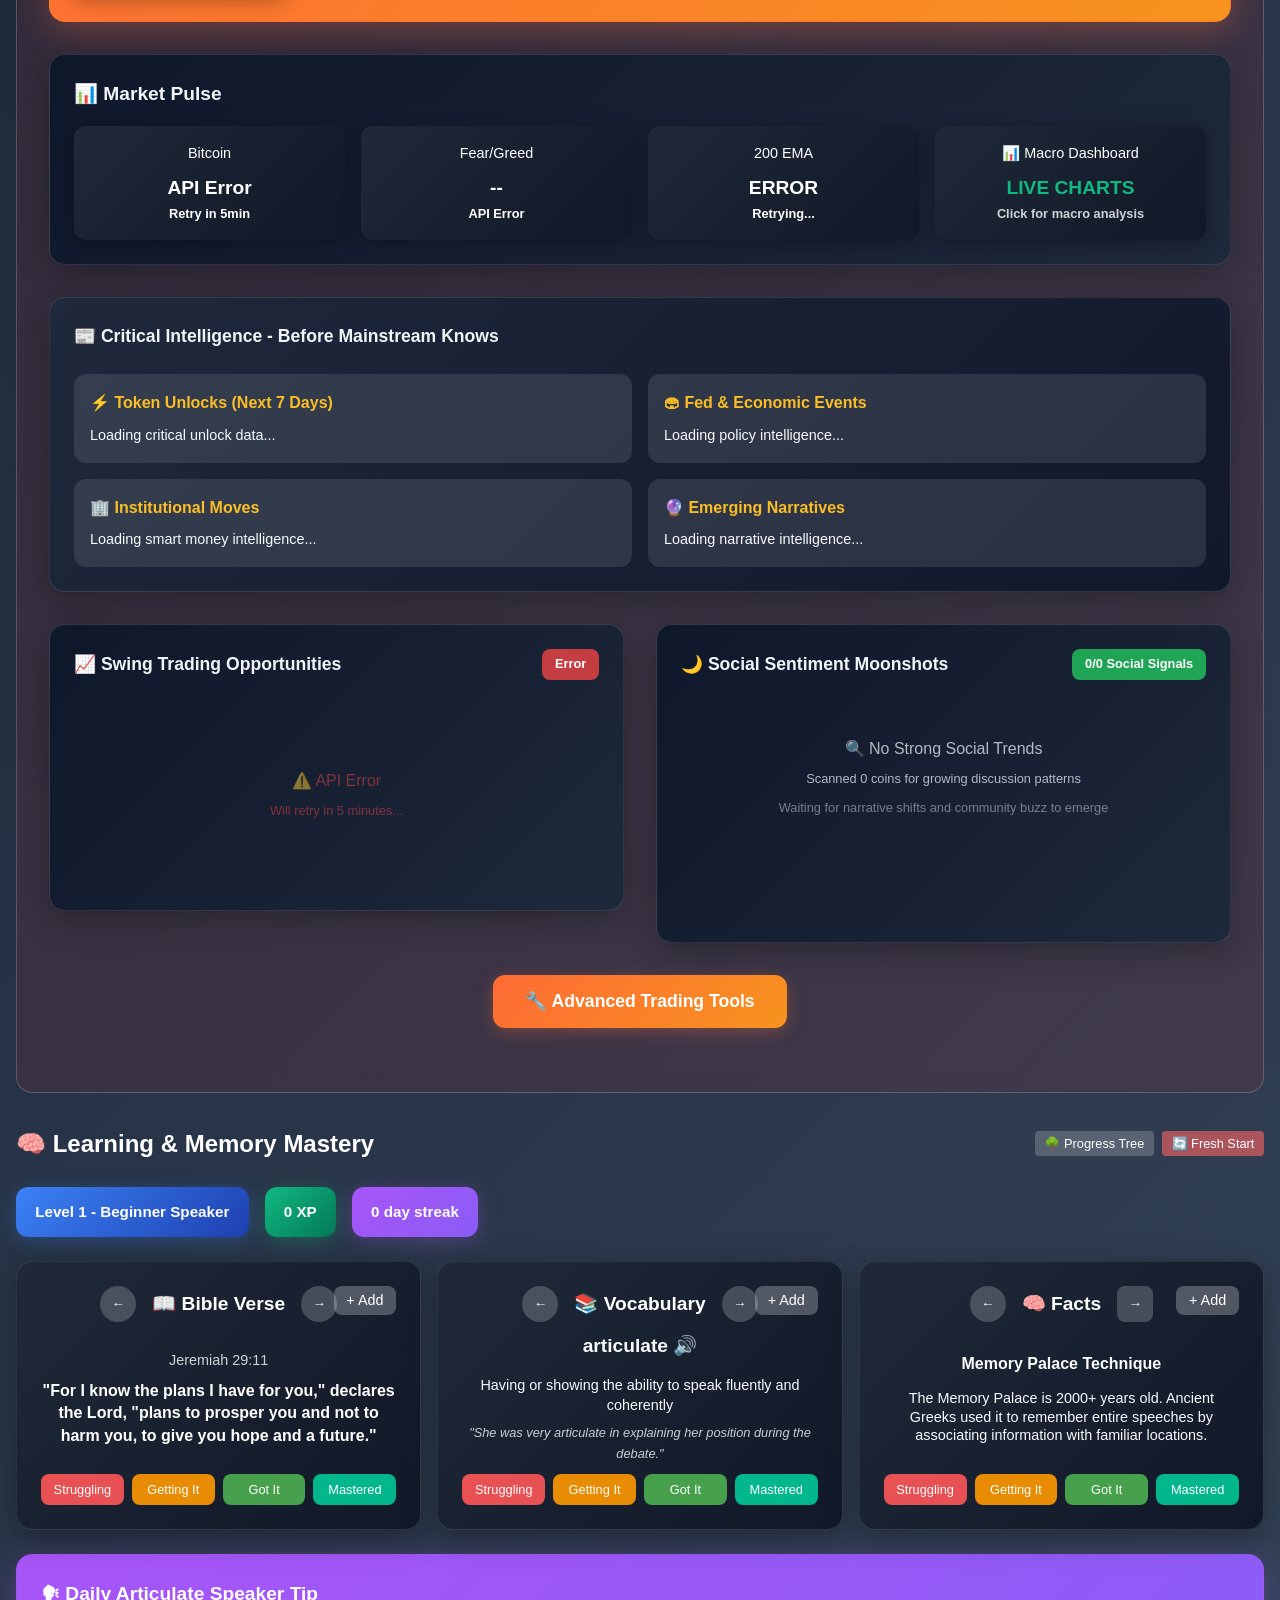
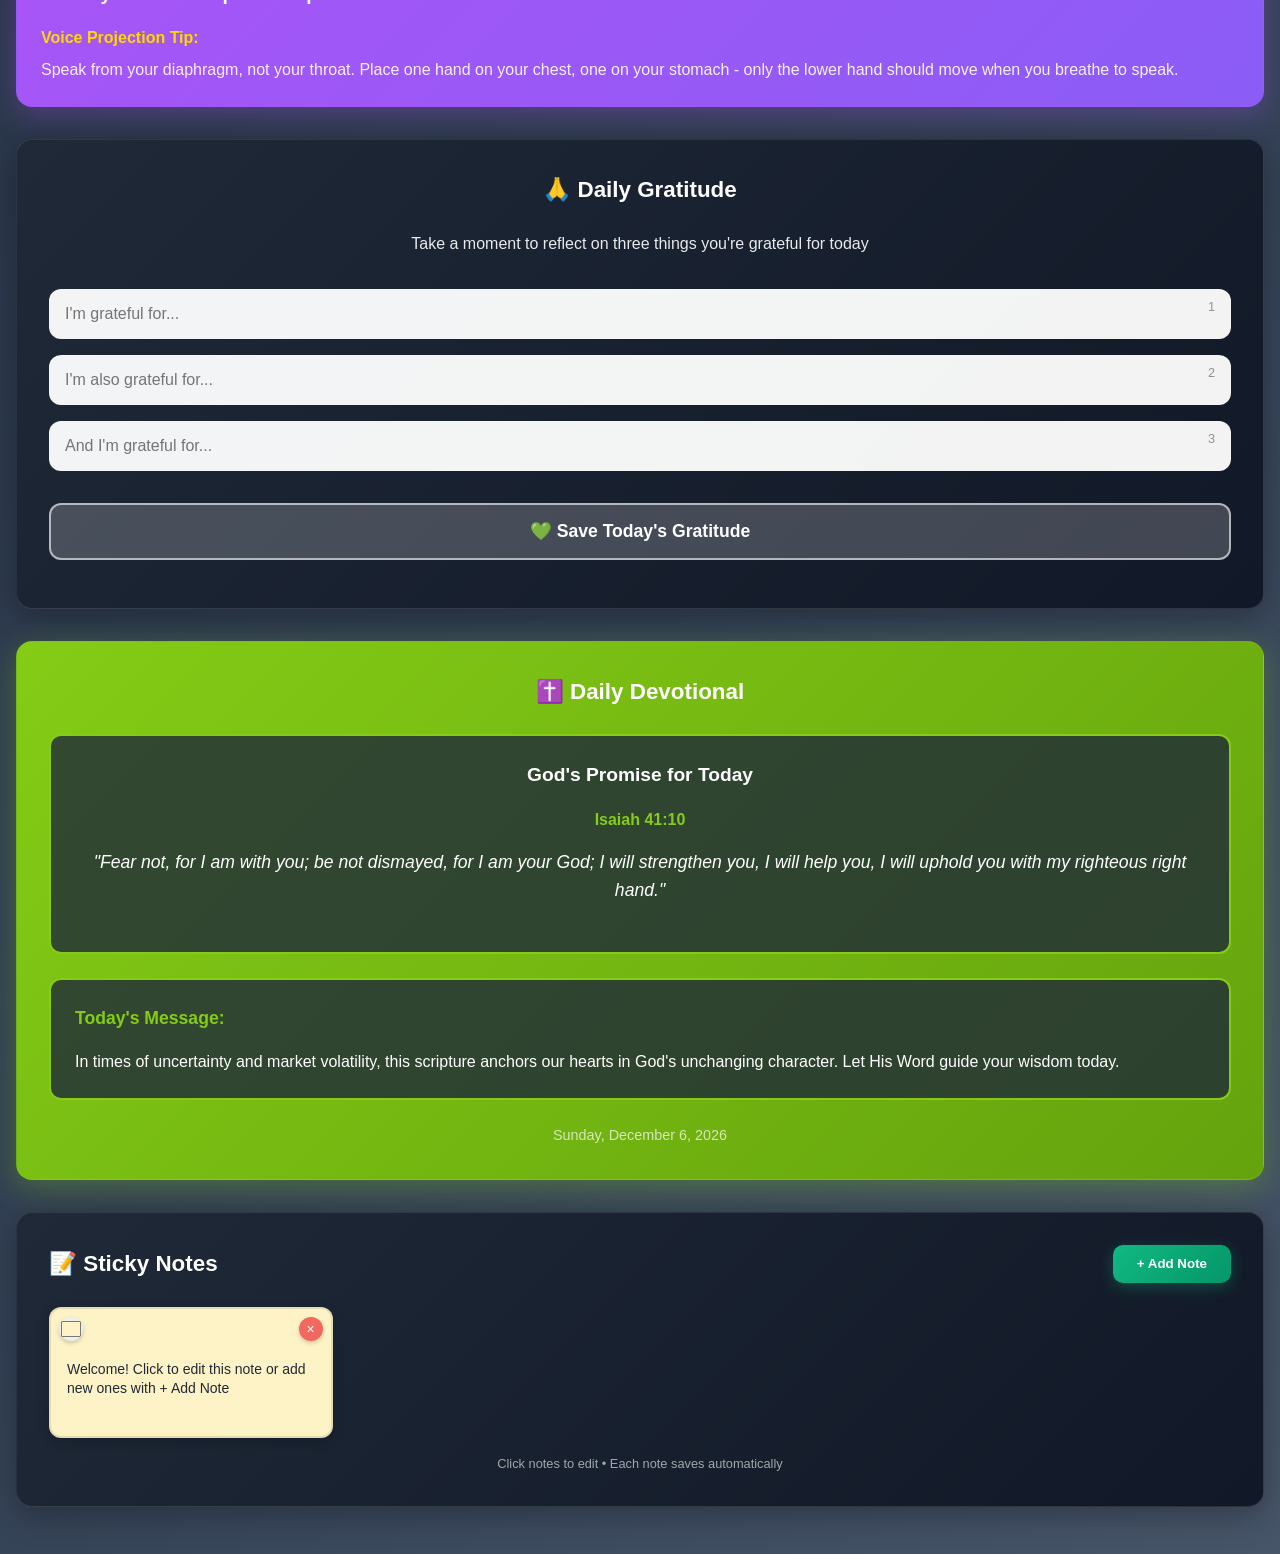
==== commit 9da947cc: "Update dashboard for March 29, 2026 - Day 29 of auth failure" ====
--- a/index.html
+++ b/index.html
@@ -376,14 +376,14 @@
 </head>
 <body>
     <div style="background: linear-gradient(135deg, #dc3545, #b91c1c); color: white; text-align: center; padding: 20px; font-size: 22px; font-weight: bold; position: sticky; top: 0; z-index: 9999; box-shadow: 0 4px 12px rgba(220,53,69,0.6); border-bottom: 3px solid #fbbf24;">
-        <div style="font-size: 26px; margin-bottom: 6px;">⚠️ GOOGLE AUTH BROKEN - DAY 22</div>
+        <div style="font-size: 26px; margin-bottom: 6px;">⚠️ GOOGLE AUTH BROKEN - DAY 29</div>
         <div style="font-size: 14px; font-weight: normal; opacity: 0.95;">Calendar &amp; Tasks unavailable since Feb 28, 2026</div>
         <div style="font-size: 13px; font-weight: normal; margin-top: 6px; background: rgba(0,0,0,0.3); display: inline-block; padding: 4px 12px; border-radius: 4px; font-family: monospace;">Fix: cd /Users/emmalindsay/.openclaw/workspace/projects/morning-update &amp;&amp; python3 get-token.py</div>
     </div>
     <div class="container" style="max-width: 1400px; margin: 0 auto;">
         <div class="header">
-            <h1>&#9889; Devon's Morning Update Dashboard - Saturday, March 28, 2026</h1>
-            <div class="date-display" id="current-date">Saturday, March 28, 2026</div>
+            <h1>&#9889; Devon's Morning Update Dashboard - Sunday, March 29, 2026</h1>
+            <div class="date-display" id="current-date">Sunday, March 29, 2026</div>
         </div>
 
         <!-- RETRO FLIP CLOCK -->
@@ -434,8 +434,7 @@
                 </h2>
                 <div id="calendar-events">
                     <div style="color: #fca5a5; font-weight: 600; padding: 1rem; background: rgba(220,53,69,0.2); border-radius: 8px; border: 1px solid rgba(220,53,69,0.4);">
-                        <div style="font-size: 1.1rem; margin-bottom: 0.5rem;">⚠️ CRITICAL: Google Auth Broken - Day 22</div>
-                        <div style="font-size: 0.85rem; font-weight: normal; color: rgba(255,200,150,0.9);">Calendar unavailable since Feb 28. Run: <code style="background: rgba(0,0,0,0.3); padding: 2px 6px; border-radius: 3px;">cd /Users/emmalindsay/.openclaw/workspace/projects/morning-update &amp;&amp; python3 get-token.py</code></div>
+                        <div style="font-size: 1.1rem; margin-bottom: 0.5rem;">⚠️ Authentication Error - Day 29: Google auth expired Feb 28. Run: ./fix-google-auth.sh</div>
                     </div>
                 </div>
             </div>
@@ -454,8 +453,7 @@
                 </h2>
                 <div id="task-list">
                     <div style="color: #fca5a5; font-weight: 600; padding: 1rem; background: rgba(220,53,69,0.2); border-radius: 8px; border: 1px solid rgba(220,53,69,0.4);">
-                        <div style="font-size: 1.1rem; margin-bottom: 0.5rem;">⚠️ CRITICAL: Google Auth Broken - Day 22</div>
-                        <div style="font-size: 0.85rem; font-weight: normal; color: rgba(255,200,150,0.9);">Tasks unavailable since Feb 28. Run: <code style="background: rgba(0,0,0,0.3); padding: 2px 6px; border-radius: 3px;">cd /Users/emmalindsay/.openclaw/workspace/projects/morning-update &amp;&amp; python3 get-token.py</code></div>
+                        <div style="font-size: 1.1rem; margin-bottom: 0.5rem;">⚠️ Authentication Error - Day 29: Google auth expired Feb 28. Run: ./fix-google-auth.sh</div>
                     </div>
                 </div>
             </div>
@@ -802,7 +800,7 @@
 
         // Update date display
         function updateDate() {
-            document.getElementById('current-date').textContent = 'Saturday, March 28th, 2026';
+            document.getElementById('current-date').textContent = 'Sunday, March 29th, 2026';
         }
 
         // Weather API function - Live Kelowna BC data
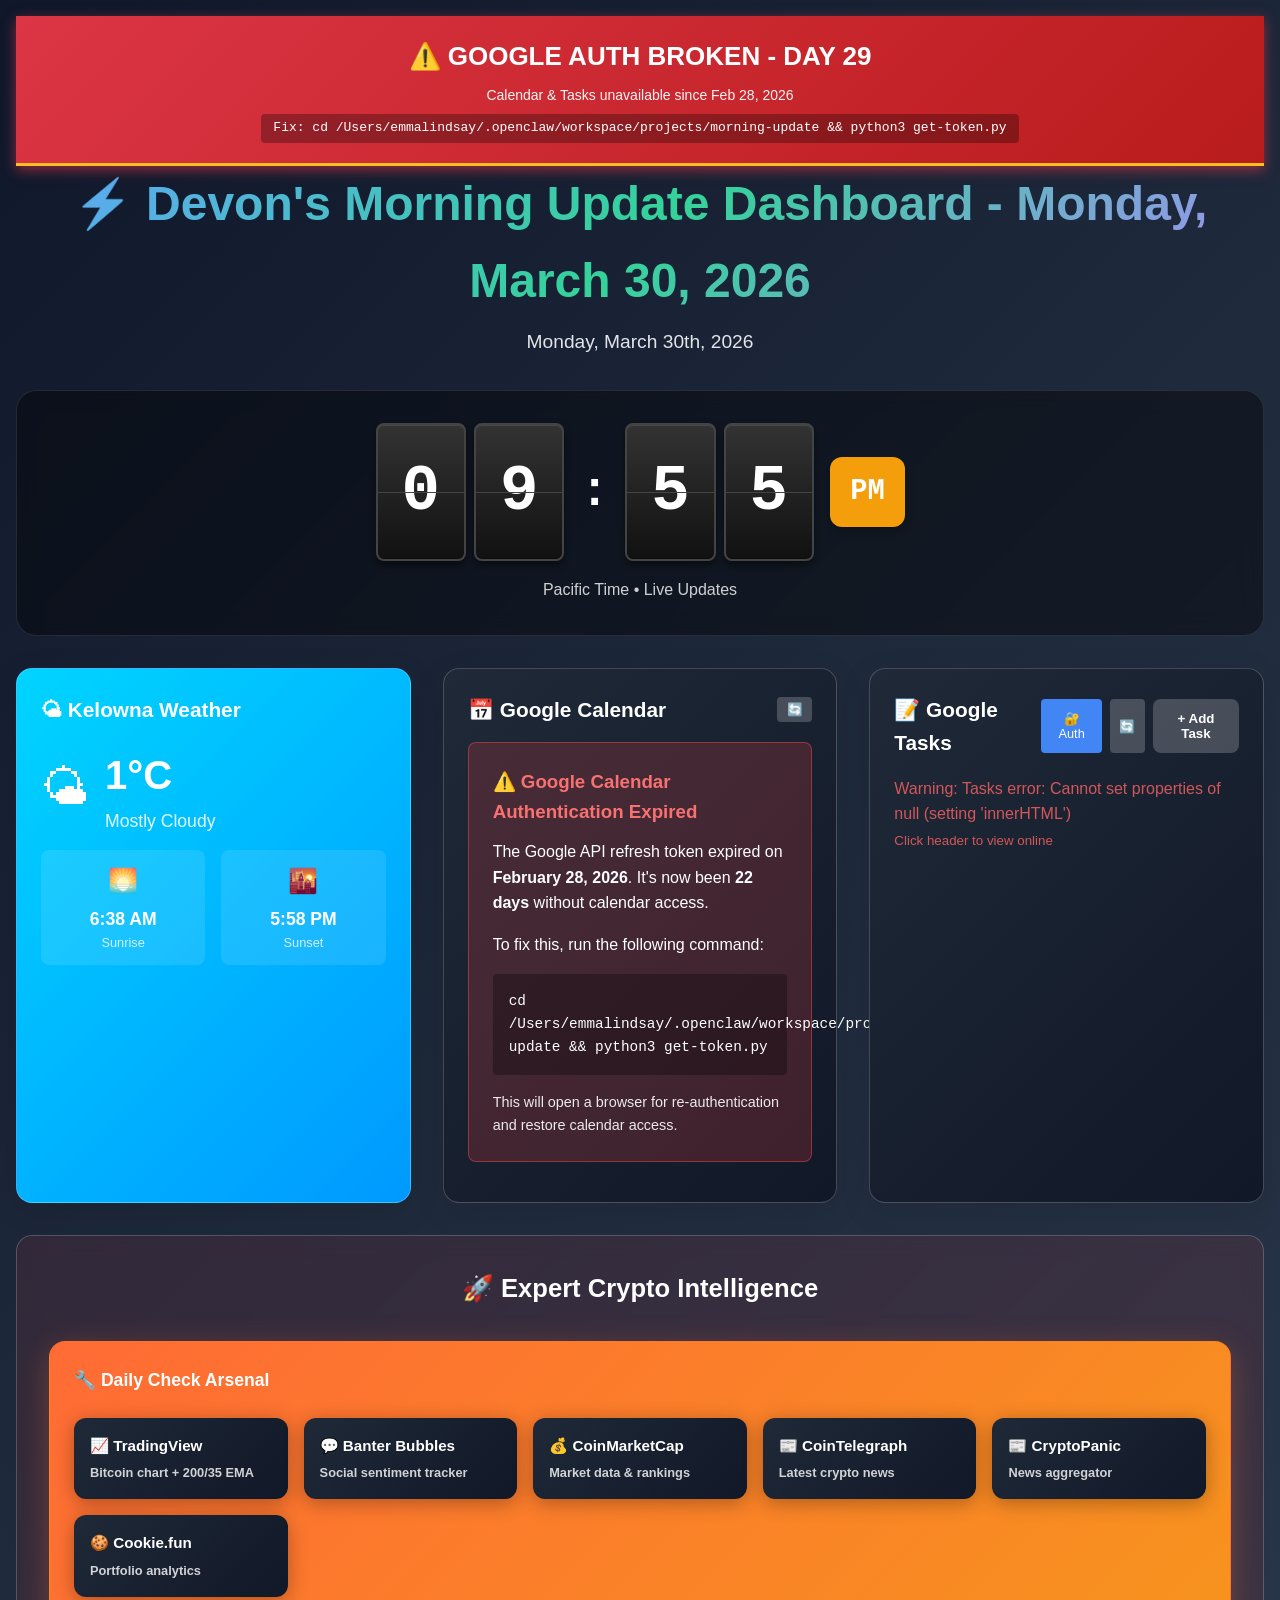
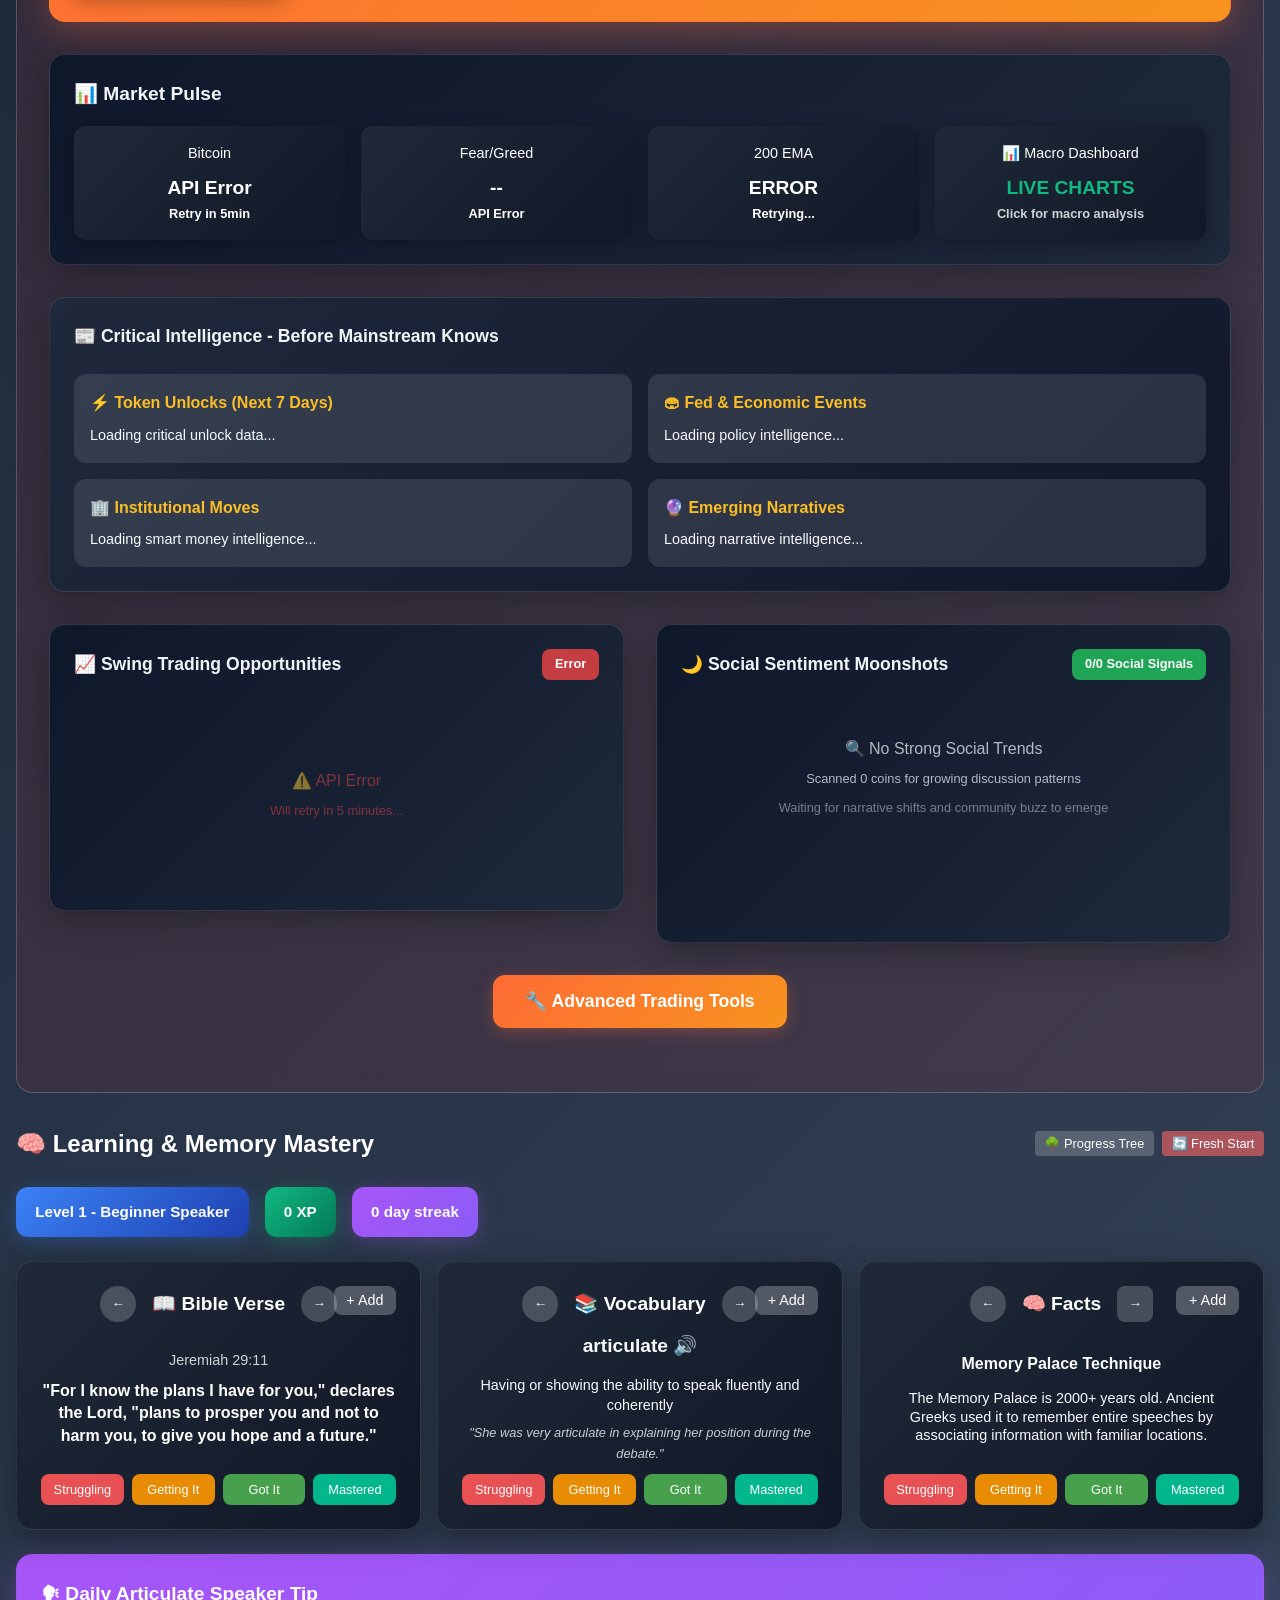
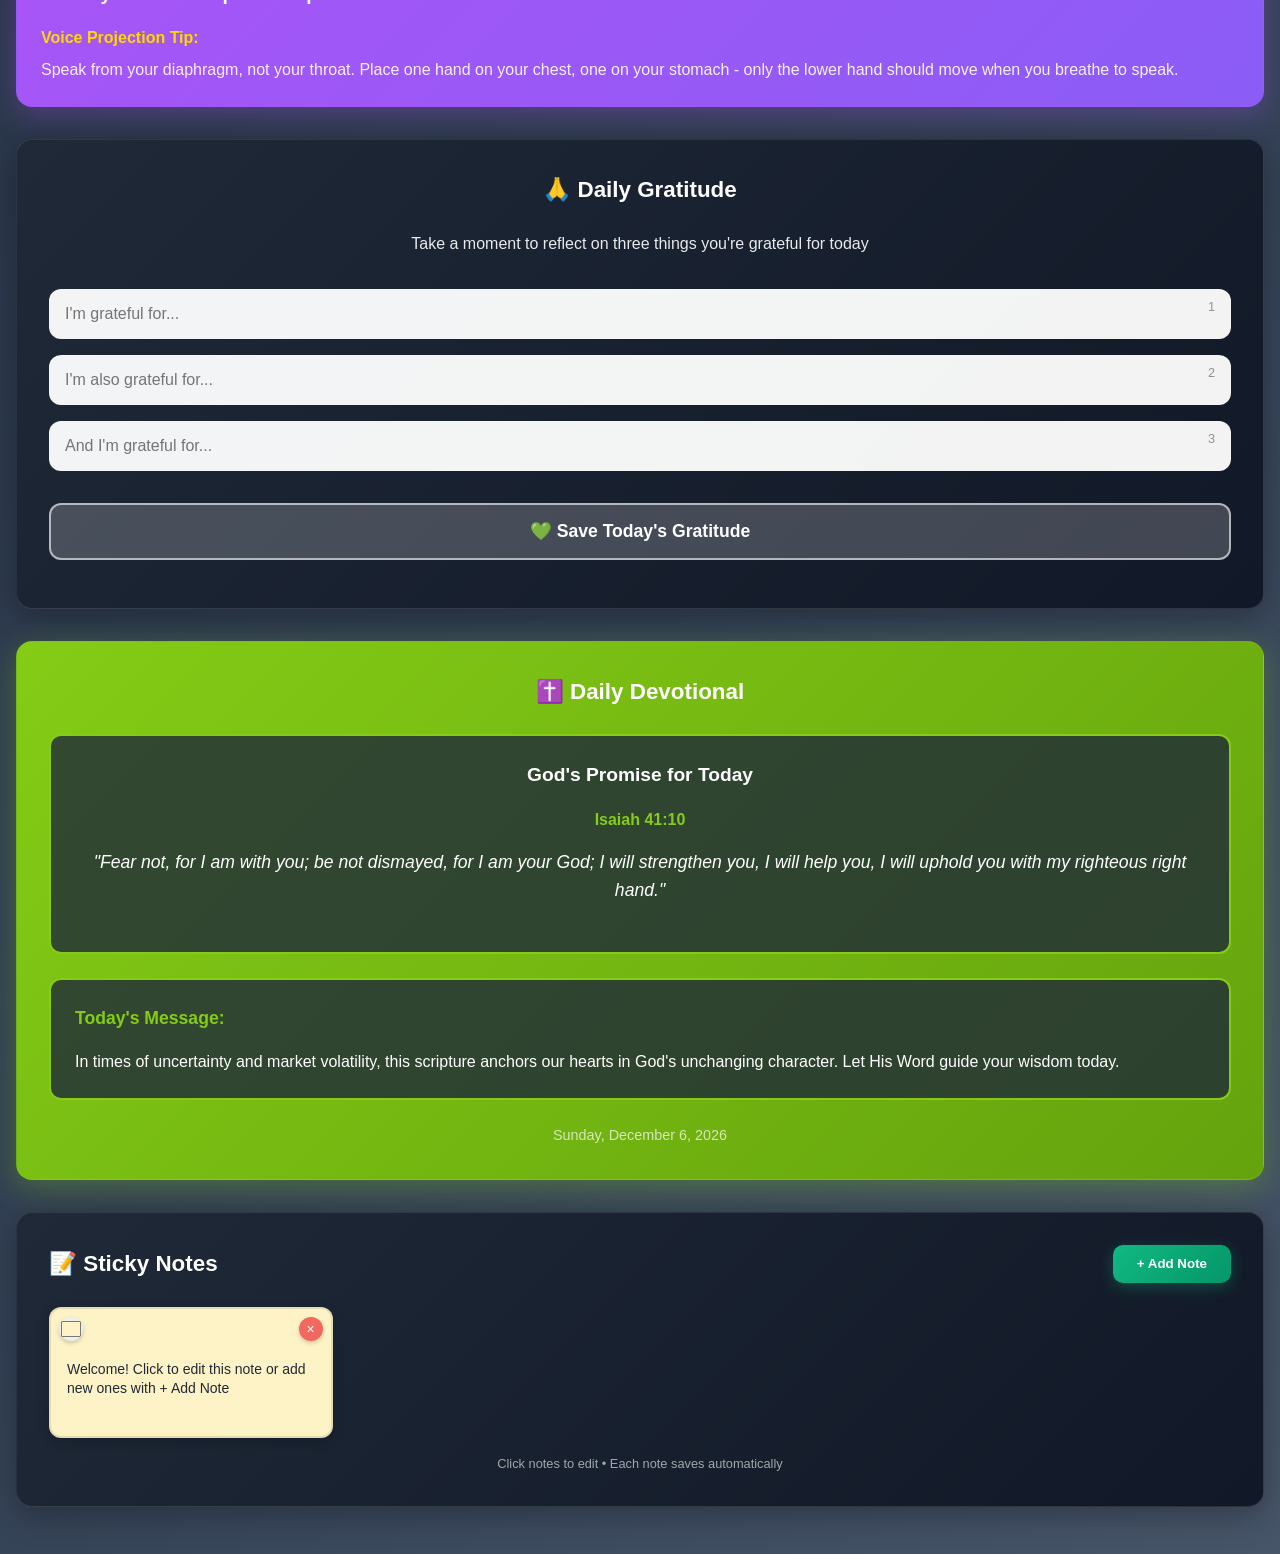
==== commit 287d9c92: "Dashboard date update - April 3, 2026 (Google auth still needed)" ====
--- a/index.html
+++ b/index.html
@@ -382,8 +382,8 @@
     </div>
     <div class="container" style="max-width: 1400px; margin: 0 auto;">
         <div class="header">
-            <h1>&#9889; Devon's Morning Update Dashboard - Sunday, March 29, 2026</h1>
-            <div class="date-display" id="current-date">Sunday, March 29, 2026</div>
+            <h1>&#9889; Devon's Morning Update Dashboard - Monday, March 30, 2026</h1>
+            <div class="date-display" id="current-date">Monday, March 30, 2026</div>
         </div>
 
         <!-- RETRO FLIP CLOCK -->
@@ -800,7 +800,7 @@
 
         // Update date display
         function updateDate() {
-            document.getElementById('current-date').textContent = 'Sunday, March 29th, 2026';
+            document.getElementById('current-date').textContent = 'Monday, March 30th, 2026';
         }
 
         // Weather API function - Live Kelowna BC data
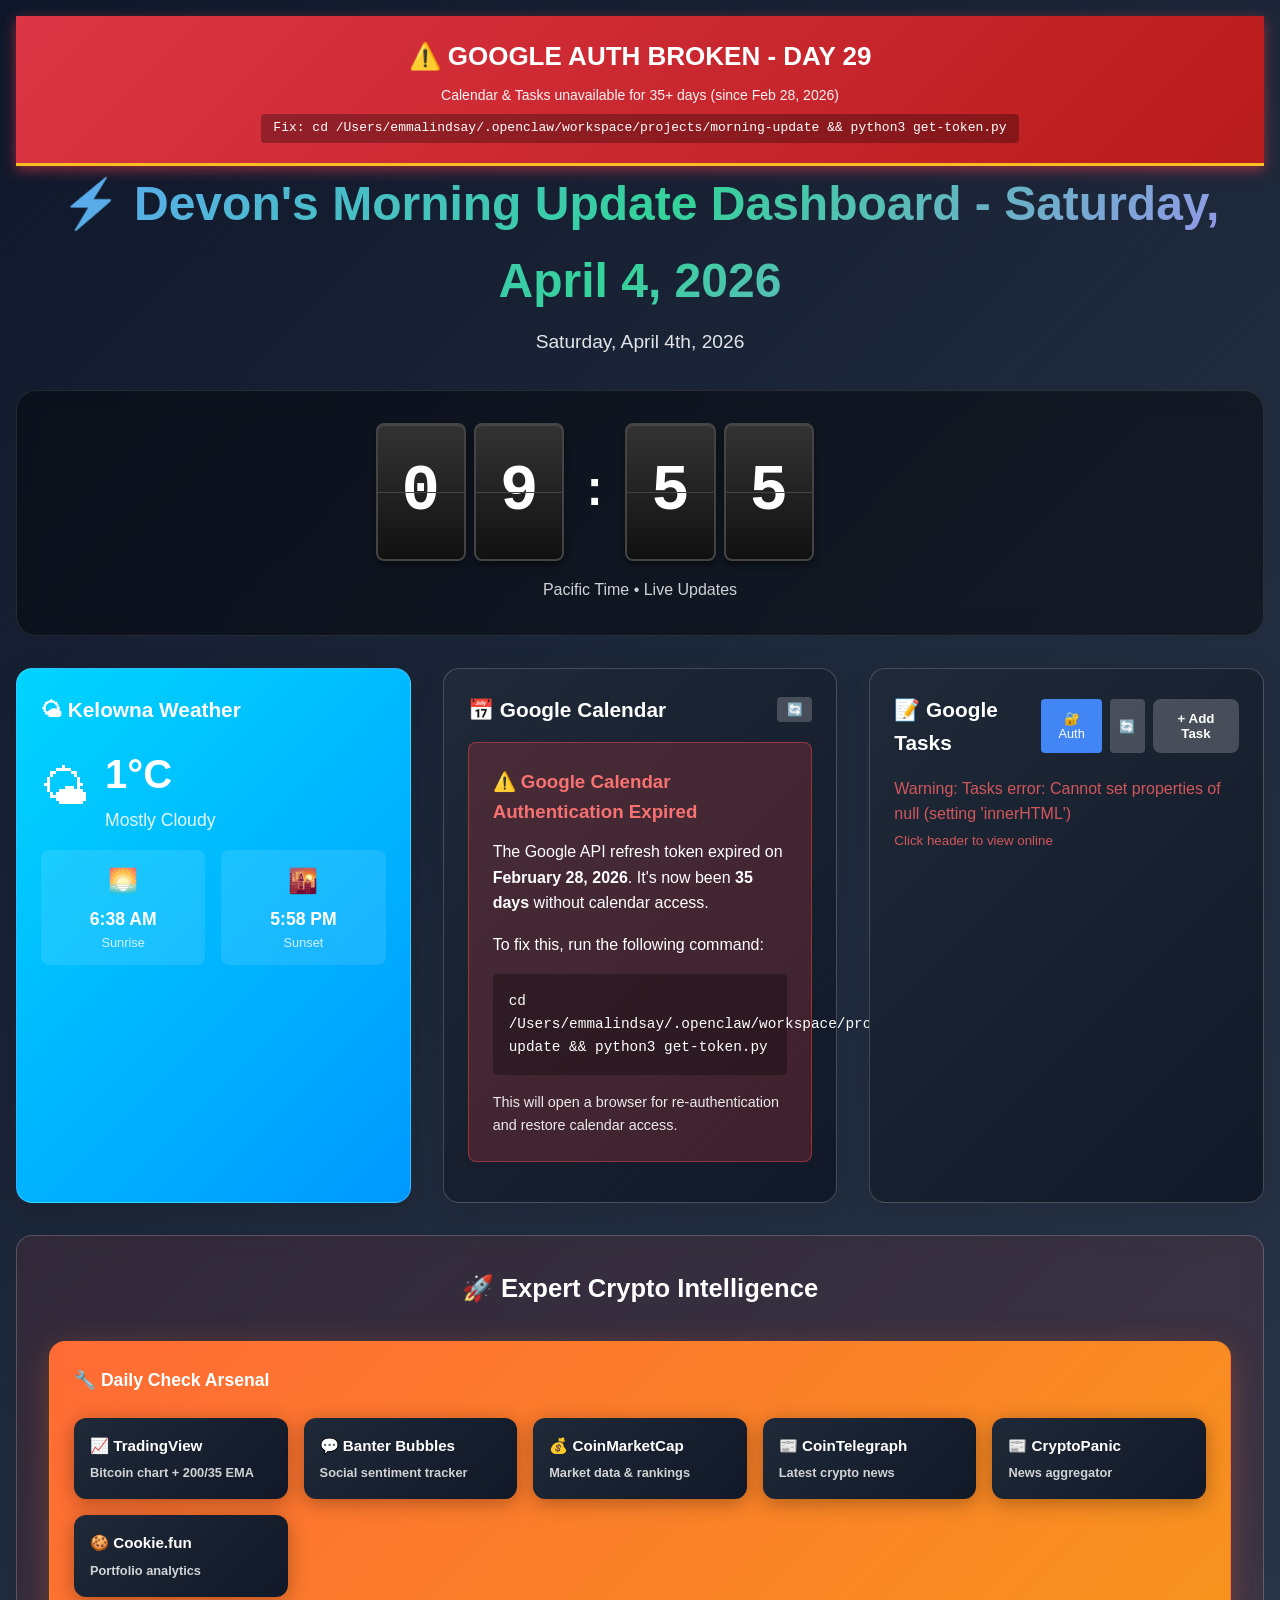
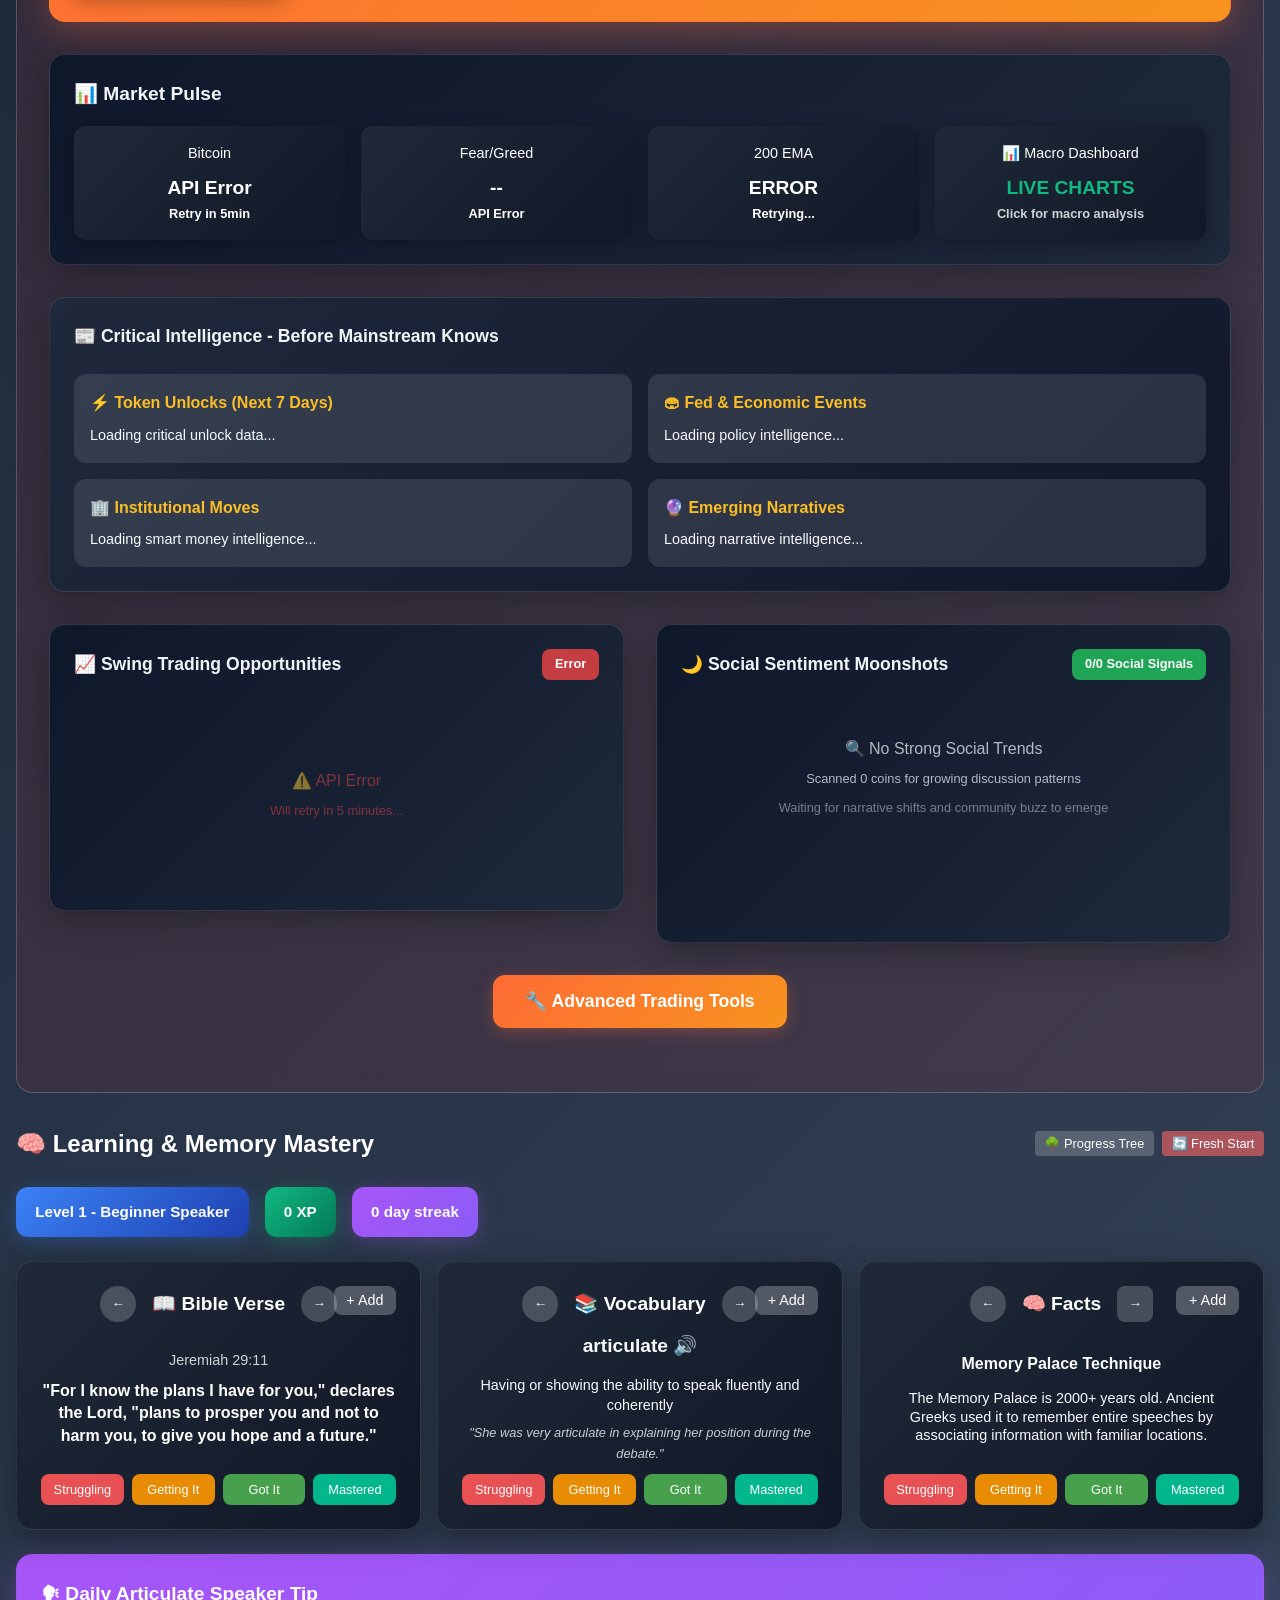
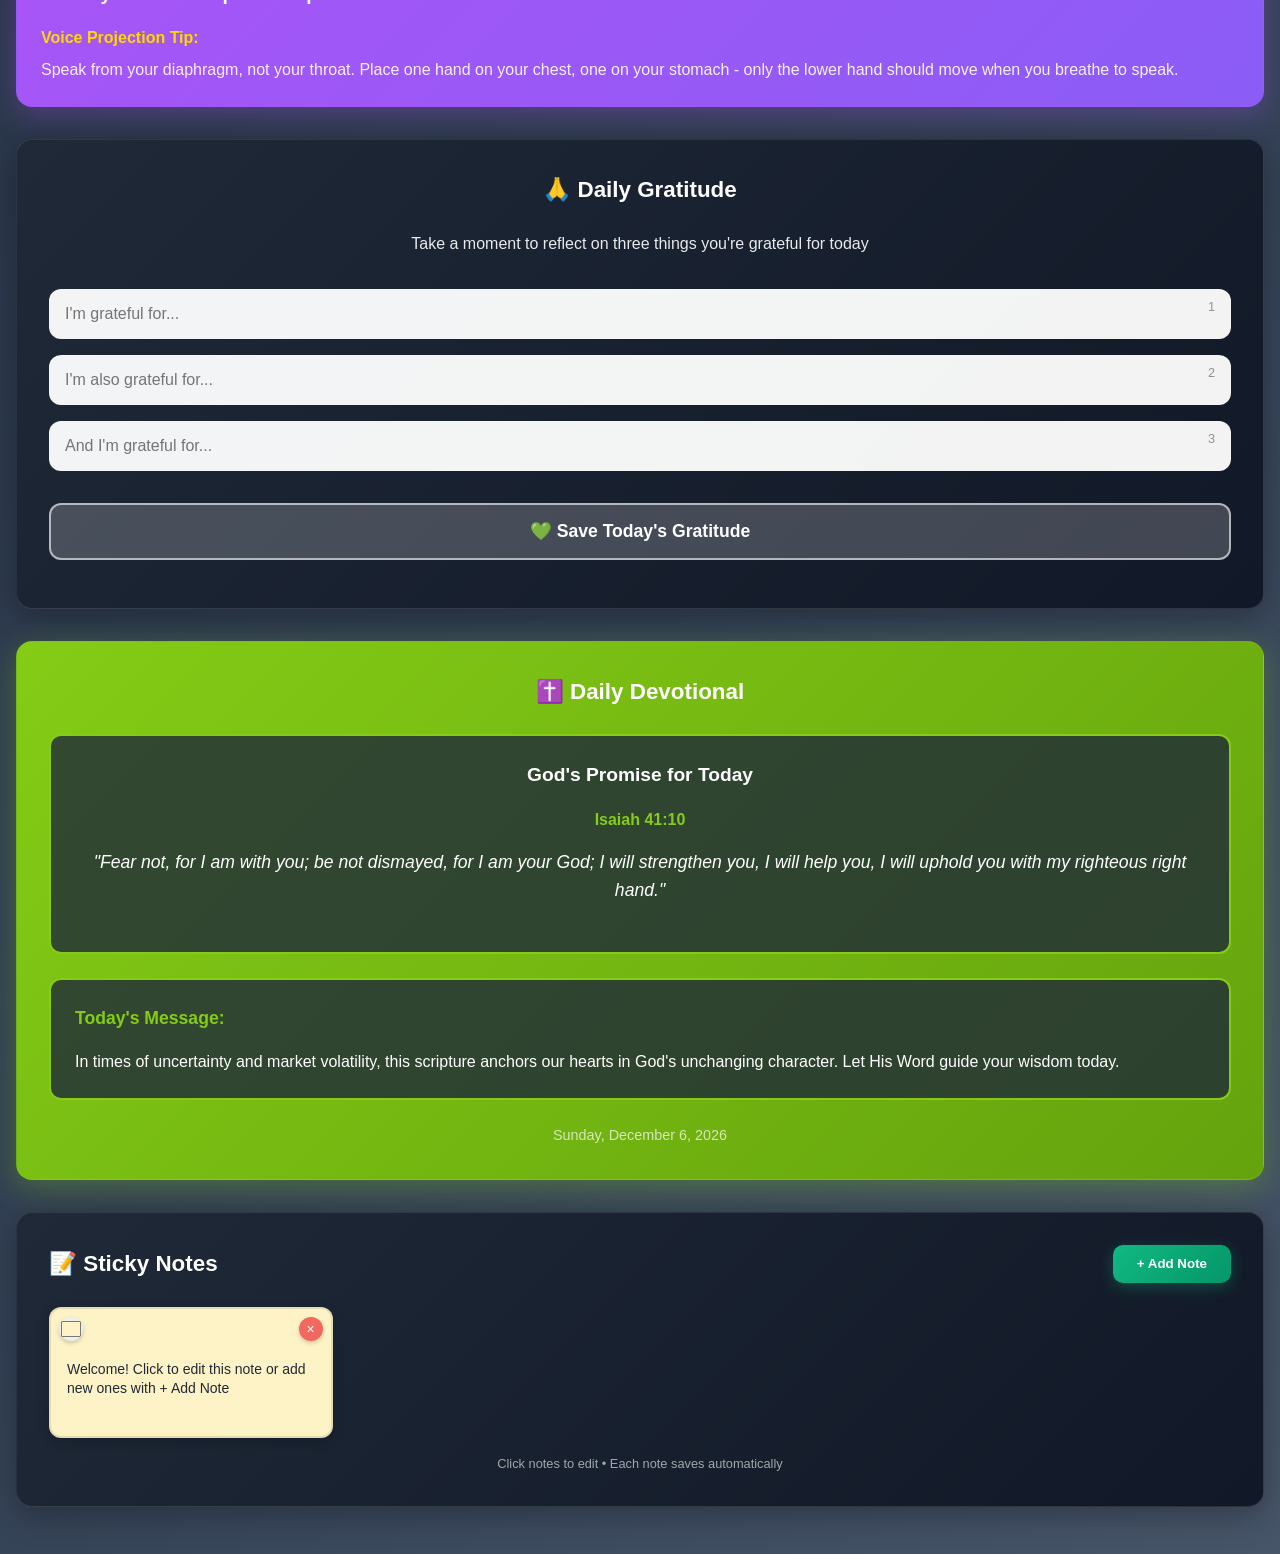
==== commit 763d7e84: "Update dashboard date to April 4, 2026 - Day 35 of broken Google auth" ====
--- a/index.html
+++ b/index.html
@@ -377,13 +377,13 @@
 <body>
     <div style="background: linear-gradient(135deg, #dc3545, #b91c1c); color: white; text-align: center; padding: 20px; font-size: 22px; font-weight: bold; position: sticky; top: 0; z-index: 9999; box-shadow: 0 4px 12px rgba(220,53,69,0.6); border-bottom: 3px solid #fbbf24;">
         <div style="font-size: 26px; margin-bottom: 6px;">⚠️ GOOGLE AUTH BROKEN - DAY 29</div>
-        <div style="font-size: 14px; font-weight: normal; opacity: 0.95;">Calendar &amp; Tasks unavailable since Feb 28, 2026</div>
+        <div style="font-size: 14px; font-weight: normal; opacity: 0.95;">Calendar &amp; Tasks unavailable for 35+ days (since Feb 28, 2026)</div>
         <div style="font-size: 13px; font-weight: normal; margin-top: 6px; background: rgba(0,0,0,0.3); display: inline-block; padding: 4px 12px; border-radius: 4px; font-family: monospace;">Fix: cd /Users/emmalindsay/.openclaw/workspace/projects/morning-update &amp;&amp; python3 get-token.py</div>
     </div>
     <div class="container" style="max-width: 1400px; margin: 0 auto;">
         <div class="header">
-            <h1>&#9889; Devon's Morning Update Dashboard - Monday, March 30, 2026</h1>
-            <div class="date-display" id="current-date">Monday, March 30, 2026</div>
+            <h1>&#9889; Devon's Morning Update Dashboard - Saturday, April 4, 2026</h1>
+            <div class="date-display" id="current-date">Saturday, April 4, 2026</div>
         </div>
 
         <!-- RETRO FLIP CLOCK -->
@@ -800,7 +800,7 @@
 
         // Update date display
         function updateDate() {
-            document.getElementById('current-date').textContent = 'Monday, March 30th, 2026';
+            document.getElementById('current-date').textContent = 'Saturday, April 4th, 2026';
         }
 
         // Weather API function - Live Kelowna BC data
@@ -978,7 +978,7 @@
                 calendarEvents.innerHTML = `
                     <div style="background: rgba(239, 68, 68, 0.2); border: 1px solid rgba(239, 68, 68, 0.5); padding: 1.5rem; border-radius: 8px; margin-bottom: 1rem;">
                         <h3 style="color: #f87171; margin-bottom: 0.75rem;">&#x26A0;&#xFE0F; Google Calendar Authentication Expired</h3>
-                        <p style="margin-bottom: 1rem;">The Google API refresh token expired on <strong>February 28, 2026</strong>. It's now been <strong>22 days</strong> without calendar access.</p>
+                        <p style="margin-bottom: 1rem;">The Google API refresh token expired on <strong>February 28, 2026</strong>. It's now been <strong>35 days</strong> without calendar access.</p>
                         <p style="margin-bottom: 1rem;">To fix this, run the following command:</p>
                         <div style="background: rgba(0, 0, 0, 0.3); padding: 1rem; border-radius: 4px; font-family: monospace; font-size: 0.9rem;">
                             cd /Users/emmalindsay/.openclaw/workspace/projects/morning-update && python3 get-token.py
@@ -1113,7 +1113,7 @@
                 tasksContainer.innerHTML = `
                     <div style="background: rgba(239, 68, 68, 0.2); border: 1px solid rgba(239, 68, 68, 0.5); padding: 1.5rem; border-radius: 8px; margin-bottom: 1rem;">
                         <h3 style="color: #f87171; margin-bottom: 0.75rem;">&#x26A0;&#xFE0F; Google Tasks Authentication Expired</h3>
-                        <p style="margin-bottom: 1rem;">The Google API refresh token expired on <strong>February 28, 2026</strong>. It's now been <strong>22 days</strong> without tasks access.</p>
+                        <p style="margin-bottom: 1rem;">The Google API refresh token expired on <strong>February 28, 2026</strong>. It's now been <strong>35 days</strong> without tasks access.</p>
                         <p style="margin-bottom: 1rem;">To fix this, run the following command:</p>
                         <div style="background: rgba(0, 0, 0, 0.3); padding: 1rem; border-radius: 4px; font-family: monospace; font-size: 0.9rem;">
                             cd /Users/emmalindsay/.openclaw/workspace/projects/morning-update && python3 get-token.py
